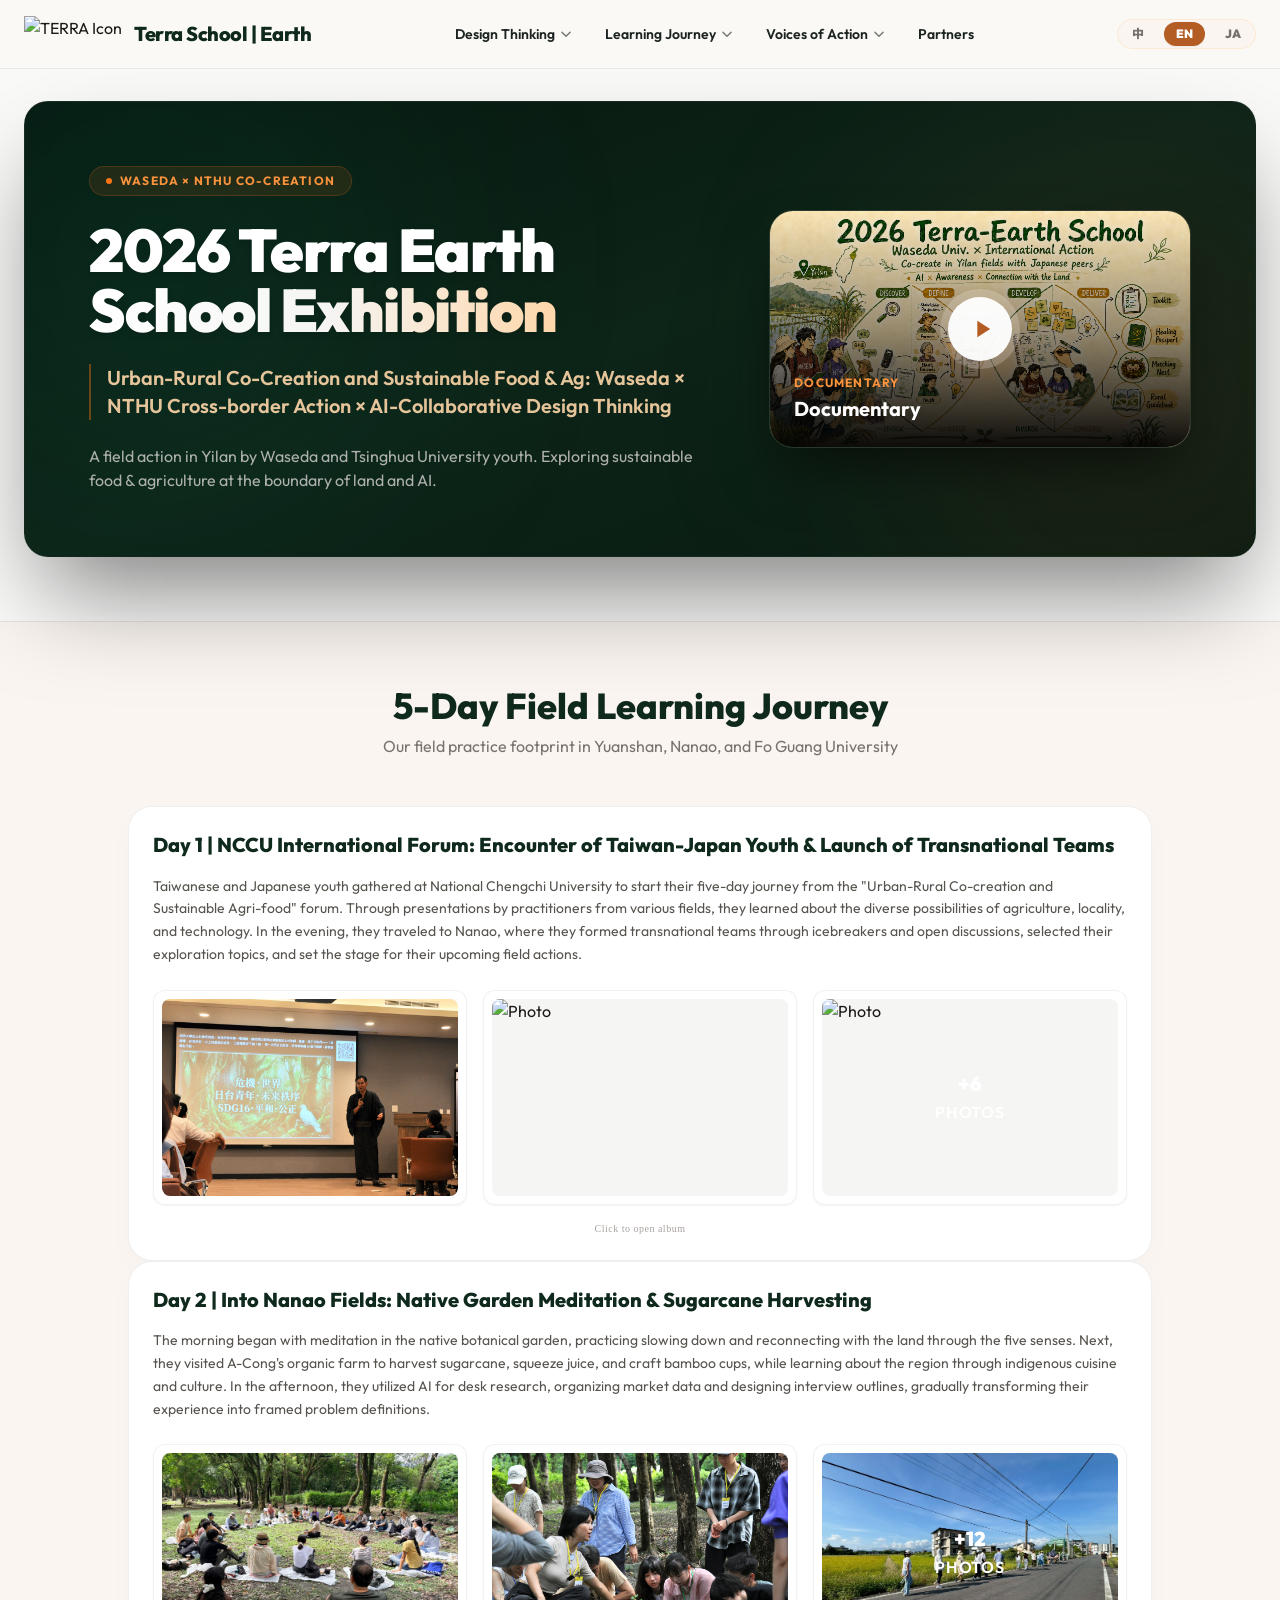
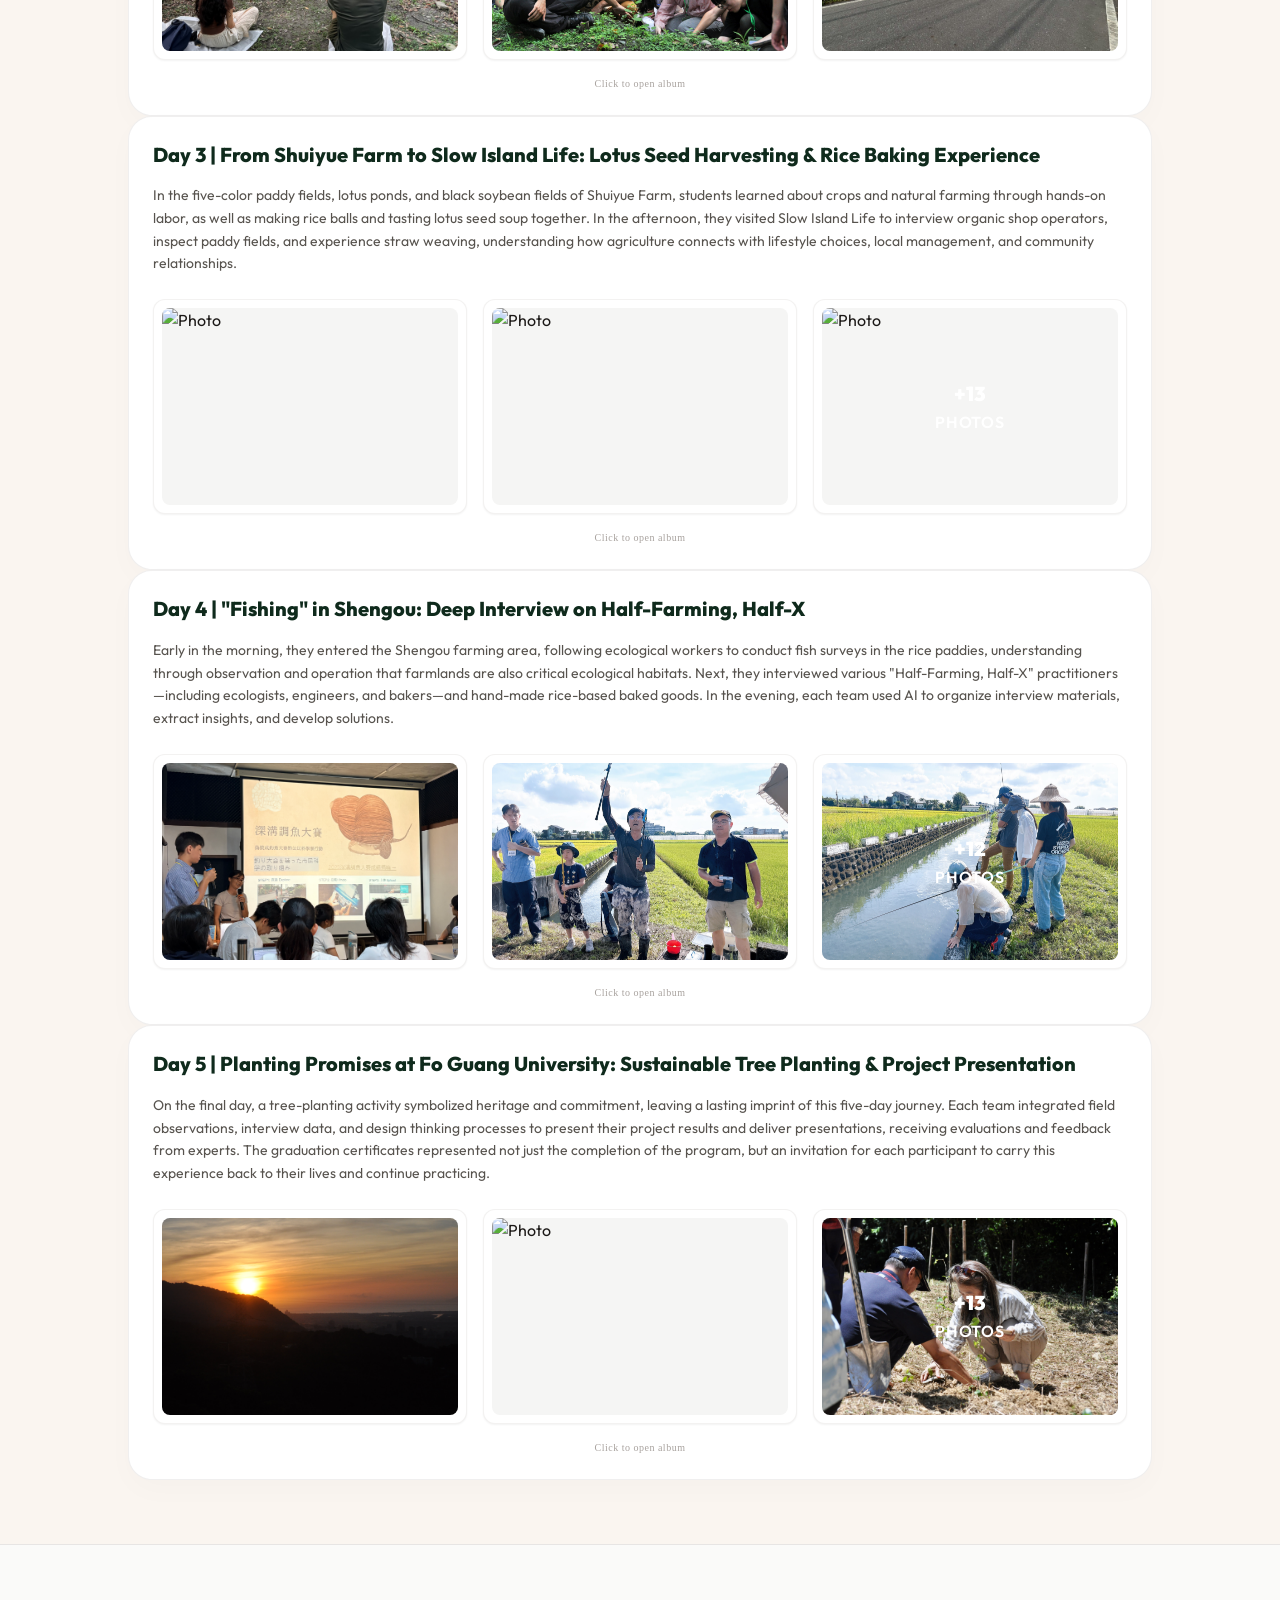
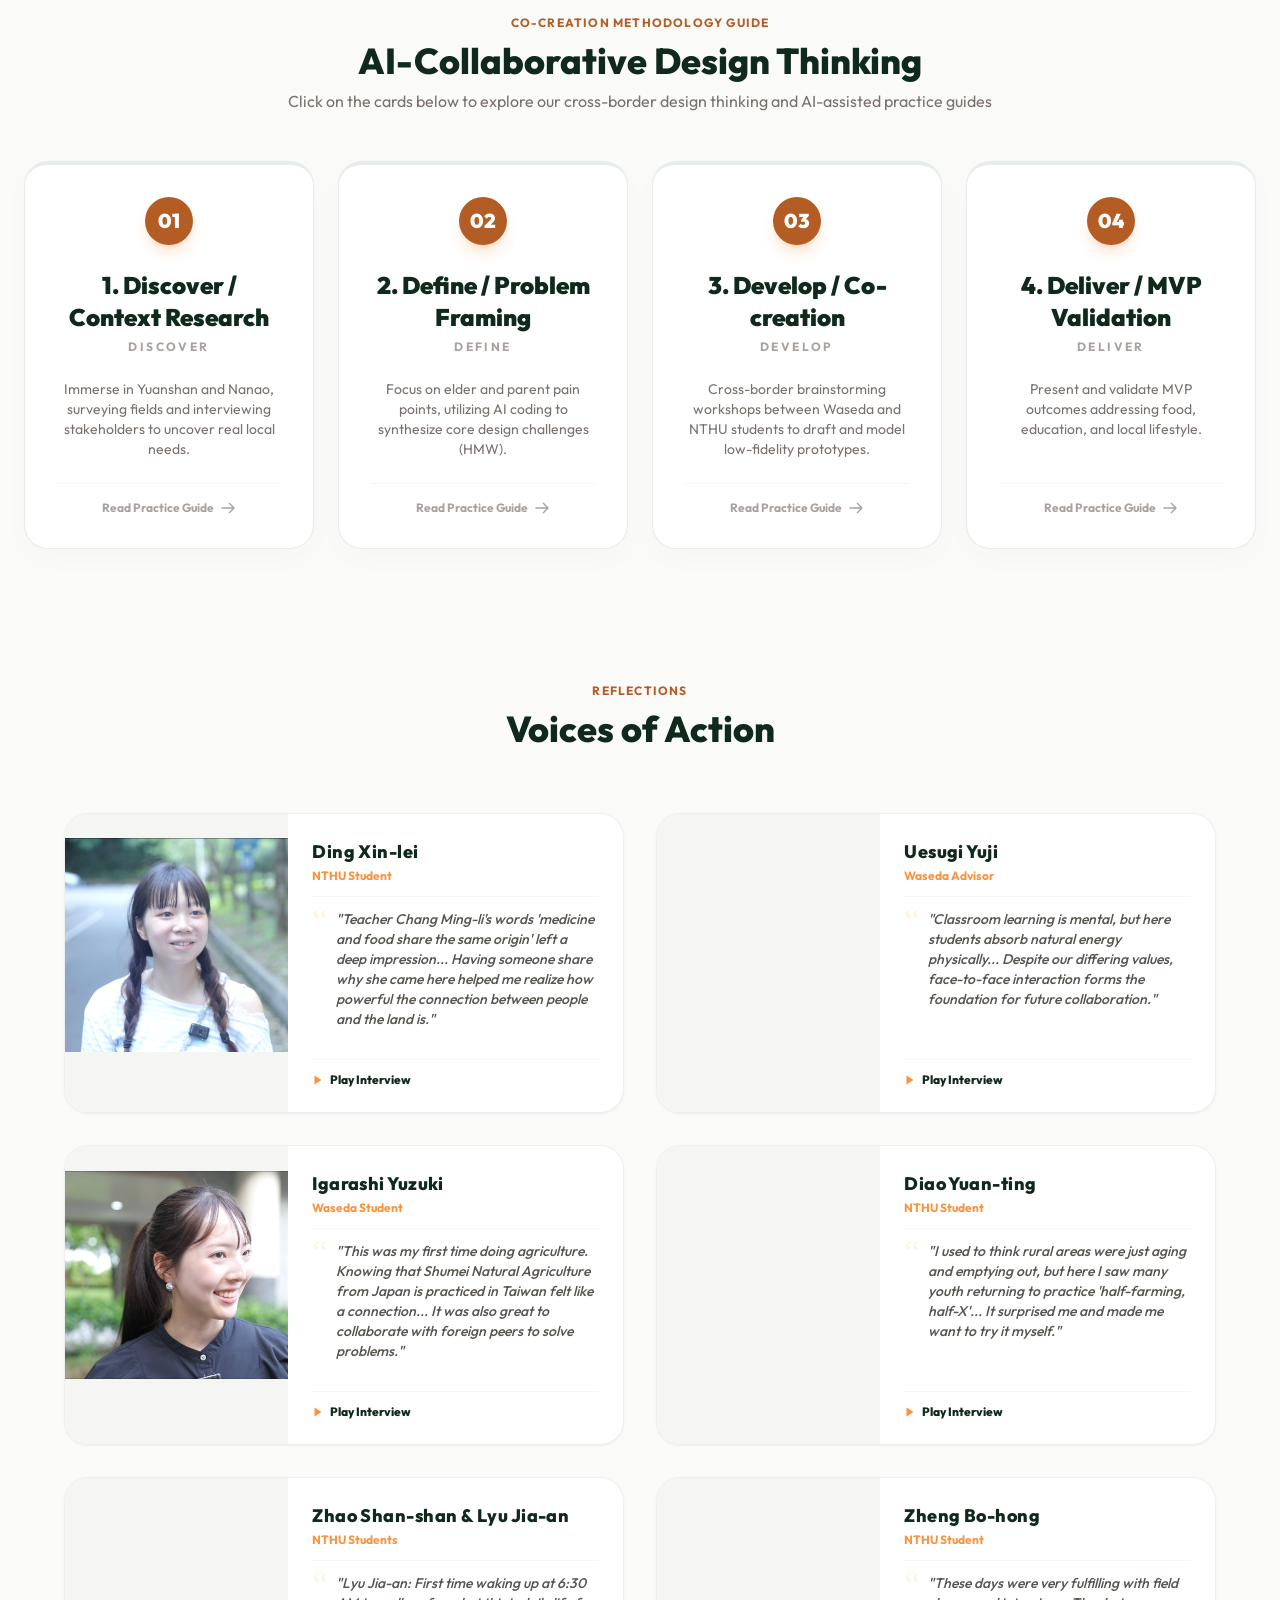
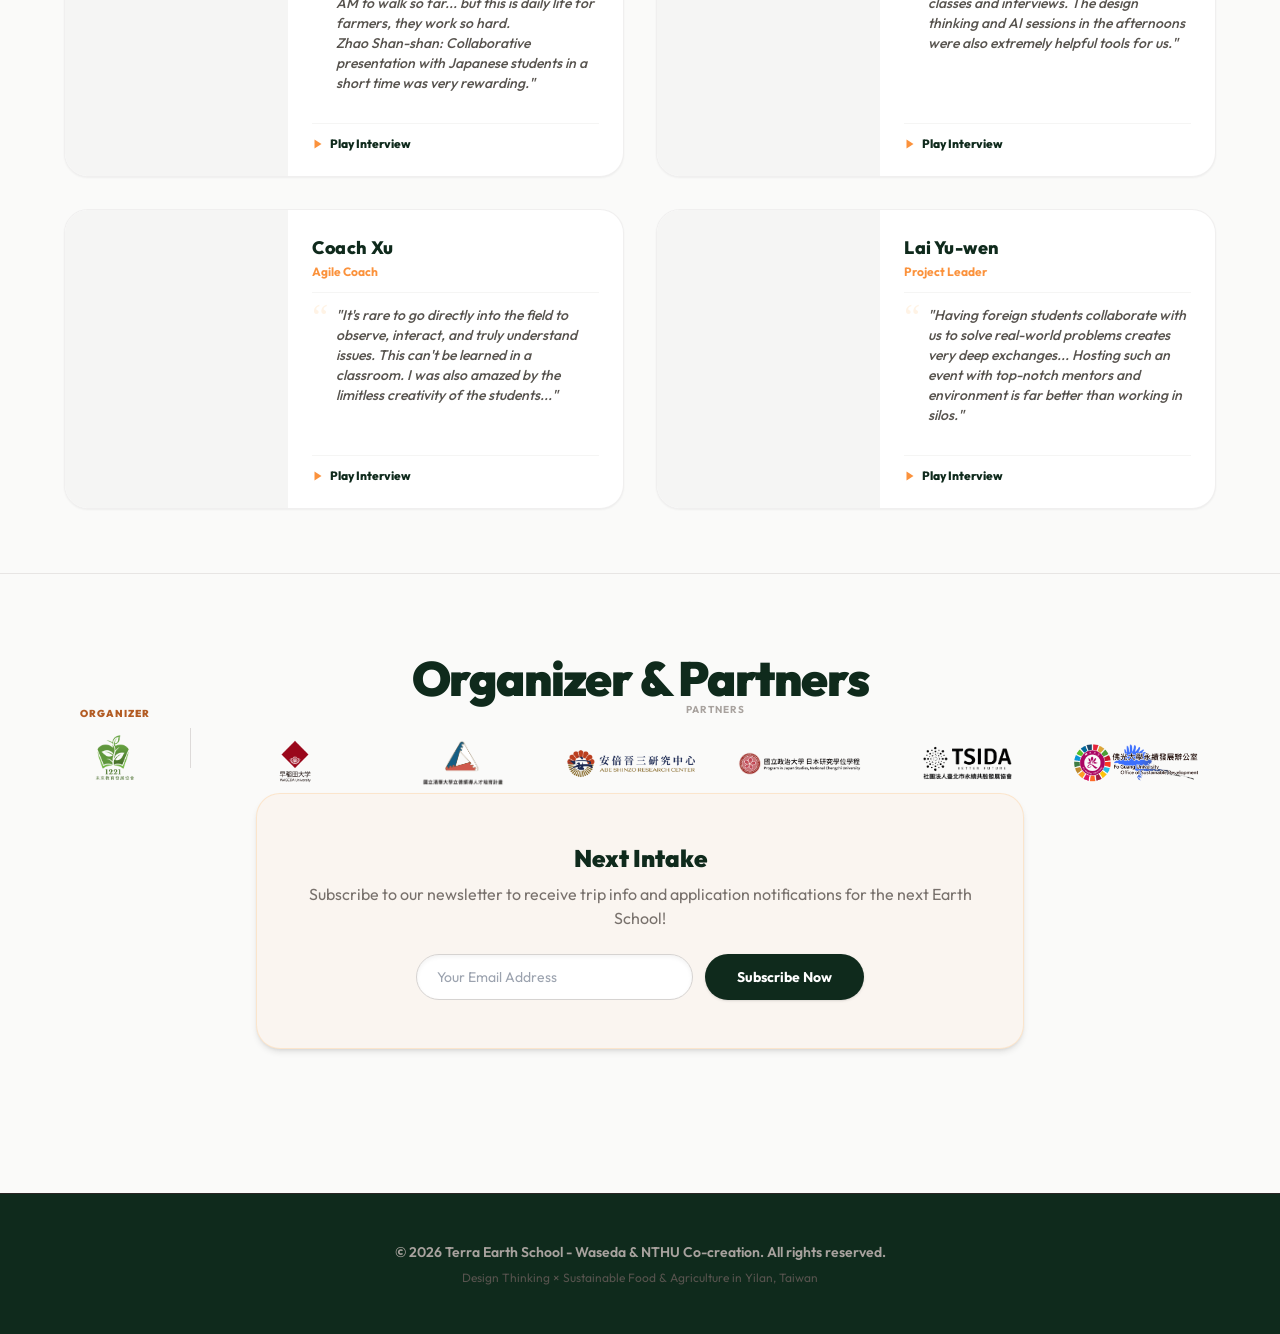
==== index-en.html @ 0ef8eef3 "Create terra.html, terra-en.html, terra-ja.html, and configure index pages to open a high-end modal " ====
﻿<!DOCTYPE html>
<html lang="en">
<head>
  <meta charset="UTF-8">
  <meta name="viewport" content="width=device-width, initial-scale=1.0">
  <title>2026 Terra School: Earth Exhibition | Waseda × NTHU Cross-border Action × AI Food & Ag Design</title>

  <!-- Favicon -->
  <link rel="icon" href="https://i.ibb.co/ZzxC3BVn/icon.png" type="image/png">

  <!-- SEO Tags -->
  <meta name="description" content="2026 Terra School 'Earth' Exhibition: A cross-border collaboration between Waseda University and National Tsing Hua University, exploring sustainable food & ag in Yilan through design thinking and AI empowerment.">
  <meta name="keywords" content="Terra School, Earth School, Waseda University, Sustainable Food & Ag, Design Thinking, AI Agriculture, International Exchange, Yilan Field Action">

  <!-- Google Fonts -->
  <link rel="preconnect" href="https://fonts.googleapis.com">
  <link rel="preconnect" href="https://fonts.gstatic.com" crossorigin>
  <link href="https://fonts.googleapis.com/css2?family=Outfit:wght@300;400;500;600;700;800;900&family=Noto+Sans+TC:wght@300;400;500;700;900&family=Noto+Sans+JP:wght@300;400;700;900&display=swap" rel="stylesheet">

  <!-- Custom Styles Sheet -->
  <link rel="stylesheet" href="css/tailwind.css">
  <style>
    /* Custom horizontal scrollbar for photos */
    .photo-track::-webkit-scrollbar {
      height: 6px;
    }
    .photo-track::-webkit-scrollbar-track {
      background: rgba(245, 240, 235, 0.5);
      border-radius: 9999px;
    }
    .photo-track::-webkit-scrollbar-thumb {
      background: rgba(179, 92, 36, 0.3);
      border-radius: 9999px;
    }
    .photo-track::-webkit-scrollbar-thumb:hover {
      background: rgba(179, 92, 36, 0.6);
    }
  </style>
</head>
<body class="bg-stone-50 text-stone-900 antialiased">

  <div class="fade-in min-h-screen flex flex-col">
    <!-- Header -->
    <div class="glass-header sticky top-0 z-50 transition-all duration-300">
      <div class="max-w-7xl mx-auto px-6 py-4 flex justify-between items-center">
        <div class="flex items-center gap-3">
          <a href="terra-en.html" onclick="openTerraModal(event)" class="flex items-center gap-3 hover:opacity-80 transition-opacity cursor-pointer">
            <img src="https://i.ibb.co/ZzxC3BVn/icon.png" alt="TERRA Icon" style="height: 36px; width: auto; max-height: 40px;" class="h-8 md:h-10 w-auto shrink-0" />
            <span class="font-extrabold text-xl tracking-tight text-[#0F2A1C]">Terra School | Earth</span>
          </a>
        </div>
        
        <!-- Desktop Navigation -->
        <nav class="hidden md:flex items-center gap-8 font-semibold text-[#1C2421] text-sm">
          <!-- Dropdown 1 -->
          <div class="relative group py-2">
            <a href="index-en.html#methodology" class="hover:text-[#B35C24] transition-colors flex items-center gap-1 cursor-pointer">
              Design Thinking
              <svg class="w-3.5 h-3.5 opacity-60 group-hover:rotate-180 transition-transform duration-300" fill="none" stroke="currentColor" viewBox="0 0 24 24">
                <path stroke-linecap="round" stroke-linejoin="round" stroke-width="2.5" d="M19 9l-7 7-7-7" />
              </svg>
            </a>
            <div class="absolute left-0 mt-2 w-56 bg-white border border-stone-200/80 rounded-2xl shadow-xl py-3 opacity-0 invisible group-hover:opacity-100 group-hover:visible transition-all duration-300 transform translate-y-2 group-hover:translate-y-0 z-50">
              
      <a href="methodology/discover-en.html" class="block px-4 py-2.5 text-xs text-stone-600 hover:text-[#B35C24] hover:bg-stone-50 transition-colors font-bold">01. Discover & Context Research</a>
      <a href="methodology/define-en.html" class="block px-4 py-2.5 text-xs text-stone-600 hover:text-[#B35C24] hover:bg-stone-50 transition-colors font-bold">02. Define & Problem Framing</a>
      <a href="methodology/develop-en.html" class="block px-4 py-2.5 text-xs text-stone-600 hover:text-[#B35C24] hover:bg-stone-50 transition-colors font-bold">03. Develop & Co-creation</a>
      <a href="methodology/deliver-en.html" class="block px-4 py-2.5 text-xs text-stone-600 hover:text-[#B35C24] hover:bg-stone-50 transition-colors font-bold">04. Deliver & MVP Validation</a>
    
            </div>
          </div>

          <!-- Dropdown 2 -->
          <div class="relative group py-2">
            <a href="index-en.html#timeline" class="hover:text-[#B35C24] transition-colors flex items-center gap-1 cursor-pointer">
              Learning Journey
              <svg class="w-3.5 h-3.5 opacity-60 group-hover:rotate-180 transition-transform duration-300" fill="none" stroke="currentColor" viewBox="0 0 24 24">
                <path stroke-linecap="round" stroke-linejoin="round" stroke-width="2.5" d="M19 9l-7 7-7-7" />
              </svg>
            </a>
            <div class="absolute left-0 mt-2 w-32 bg-white border border-stone-200/80 rounded-2xl shadow-xl py-3 opacity-0 invisible group-hover:opacity-100 group-hover:visible transition-all duration-300 transform translate-y-2 group-hover:translate-y-0 z-50">
              
      <a href="index-en.html#day1" class="block px-4 py-2 text-xs text-stone-600 hover:text-[#B35C24] hover:bg-stone-50 transition-colors font-bold text-center">Day 1</a>
      <a href="index-en.html#day2" class="block px-4 py-2 text-xs text-stone-600 hover:text-[#B35C24] hover:bg-stone-50 transition-colors font-bold text-center">Day 2</a>
      <a href="index-en.html#day3" class="block px-4 py-2 text-xs text-stone-600 hover:text-[#B35C24] hover:bg-stone-50 transition-colors font-bold text-center">Day 3</a>
      <a href="index-en.html#day4" class="block px-4 py-2 text-xs text-stone-600 hover:text-[#B35C24] hover:bg-stone-50 transition-colors font-bold text-center">Day 4</a>
      <a href="index-en.html#day5" class="block px-4 py-2 text-xs text-stone-600 hover:text-[#B35C24] hover:bg-stone-50 transition-colors font-bold text-center">Day 5</a>
    
            </div>
          </div>

          <!-- Dropdown 3 -->
          <div class="relative group py-2">
            <a href="index-en.html#quotes" class="hover:text-[#B35C24] transition-colors flex items-center gap-1 cursor-pointer">
              Voices of Action
              <svg class="w-3.5 h-3.5 opacity-60 group-hover:rotate-180 transition-transform duration-300" fill="none" stroke="currentColor" viewBox="0 0 24 24">
                <path stroke-linecap="round" stroke-linejoin="round" stroke-width="2.5" d="M19 9l-7 7-7-7" />
              </svg>
            </a>
            <div class="absolute left-0 mt-2 w-48 bg-white border border-stone-200/80 rounded-2xl shadow-xl py-3 opacity-0 invisible group-hover:opacity-100 group-hover:visible transition-all duration-300 transform translate-y-2 group-hover:translate-y-0 z-50 max-h-[300px] overflow-y-auto" style="scrollbar-width: thin;">
              
      <a href="index-en.html#quote1" class="block px-4 py-2 text-xs text-stone-600 hover:text-[#B35C24] hover:bg-stone-50 transition-colors font-bold">Ding Xin-Lei</a>
      <a href="index-en.html#quote3" class="block px-4 py-2 text-xs text-stone-600 hover:text-[#B35C24] hover:bg-stone-50 transition-colors font-bold">Yuzuki Igarashi</a>
      <a href="index-en.html#quote4" class="block px-4 py-2 text-xs text-stone-600 hover:text-[#B35C24] hover:bg-stone-50 transition-colors font-bold">Diao Yuan-Ting</a>
      <a href="index-en.html#quote5" class="block px-4 py-2 text-xs text-stone-600 hover:text-[#B35C24] hover:bg-stone-50 transition-colors font-bold">Shanshan / Chia-An</a>
      <a href="index-en.html#quote2" class="block px-4 py-2 text-xs text-stone-600 hover:text-[#B35C24] hover:bg-stone-50 transition-colors font-bold">Yuji Uesugi</a>
      <a href="index-en.html#quote6" class="block px-4 py-2 text-xs text-stone-600 hover:text-[#B35C24] hover:bg-stone-50 transition-colors font-bold">Cheng Po-Hung</a>
      <a href="index-en.html#quote7" class="block px-4 py-2 text-xs text-stone-600 hover:text-[#B35C24] hover:bg-stone-50 transition-colors font-bold">Hsu Po-Feng</a>
      <a href="index-en.html#quote8" class="block px-4 py-2 text-xs text-stone-600 hover:text-[#B35C24] hover:bg-stone-50 transition-colors font-bold">Lai Yu-Wen</a>
    
            </div>
          </div>

          <a href="index-en.html#partners" class="hover:text-[#B35C24] transition-colors">Partners</a>
        </nav>

        <!-- Right Side: Lang Switcher + Hamburger -->
        <div class="flex items-center gap-4">
          <div class="flex items-center gap-2 bg-[#FAF5F0] border border-orange-200/40 rounded-full p-0.5">
            <a href="index.html" class="px-3 py-1 rounded-full text-xs font-black transition-all text-stone-500 hover:text-stone-800">中</a>
            <a href="index-en.html" class="px-3 py-1 rounded-full text-xs font-black transition-all bg-[#B35C24] text-white shadow-sm">EN</a>
            <a href="index-ja.html" class="px-3 py-1 rounded-full text-xs font-black transition-all text-stone-500 hover:text-stone-800">JA</a>
          </div>
          
          <button id="mobile-menu-btn" class="md:hidden p-2 rounded-xl hover:bg-stone-100 text-[#0F2A1C] transition-colors" aria-label="Toggle Menu">
            <svg class="w-6 h-6" fill="none" stroke="currentColor" viewBox="0 0 24 24">
              <path class="menu-open-icon" stroke-linecap="round" stroke-linejoin="round" stroke-width="2.2" d="M4 6h16M4 12h16M4 18h16" />
              <path class="menu-close-icon hidden" stroke-linecap="round" stroke-linejoin="round" stroke-width="2.2" d="M6 18L18 6M6 6l12 12" />
            </svg>
          </button>
        </div>
      </div>
      
      <!-- Mobile Drawer Menu -->
      <div id="mobile-menu" class="fixed inset-0 z-40 bg-stone-900/50 backdrop-blur-sm opacity-0 invisible transition-all duration-300 md:hidden">
        <div class="absolute right-0 top-0 bottom-0 w-80 bg-white shadow-2xl p-6 flex flex-col justify-between transform translate-x-full transition-transform duration-300 ease-out z-50">
          <div class="flex flex-col gap-6 overflow-y-auto max-h-[85vh] pr-2" style="scrollbar-width: thin;">
            <div class="flex justify-between items-center border-b border-stone-100 pb-4">
              <span class="font-extrabold text-lg text-[#0F2A1C]">Menu</span>
            </div>
            
            <div class="flex flex-col gap-4">
              <!-- Accordion 1 -->
              <div class="flex flex-col border-b border-stone-50 pb-3">
                <button onclick="toggleMobileAccordion('home-dt-mobile')" class="flex justify-between items-center w-full font-bold text-stone-700 hover:text-[#B35C24] py-2">
                  <span>Design Thinking</span>
                  <svg class="w-4 h-4 transition-transform duration-200" fill="none" stroke="currentColor" viewBox="0 0 24 24"><path stroke-linecap="round" stroke-linejoin="round" stroke-width="2.5" d="M19 9l-7 7-7-7"/></svg>
                </button>
                <div id="home-dt-mobile" class="hidden flex-col pl-4 gap-2.5 mt-2">
                  
      <a href="methodology/discover-en.html" class="block text-sm text-stone-500 hover:text-[#B35C24] font-semibold px-4 py-2.5 text-xs text-stone-600 hover:text-[#B35C24] hover:bg-stone-50 transition-colors font-bold">01. Discover & Context Research</a>
      <a href="methodology/define-en.html" class="block text-sm text-stone-500 hover:text-[#B35C24] font-semibold px-4 py-2.5 text-xs text-stone-600 hover:text-[#B35C24] hover:bg-stone-50 transition-colors font-bold">02. Define & Problem Framing</a>
      <a href="methodology/develop-en.html" class="block text-sm text-stone-500 hover:text-[#B35C24] font-semibold px-4 py-2.5 text-xs text-stone-600 hover:text-[#B35C24] hover:bg-stone-50 transition-colors font-bold">03. Develop & Co-creation</a>
      <a href="methodology/deliver-en.html" class="block text-sm text-stone-500 hover:text-[#B35C24] font-semibold px-4 py-2.5 text-xs text-stone-600 hover:text-[#B35C24] hover:bg-stone-50 transition-colors font-bold">04. Deliver & MVP Validation</a>
    
                </div>
              </div>
              
              <!-- Accordion 2 -->
              <div class="flex flex-col border-b border-stone-50 pb-3">
                <button onclick="toggleMobileAccordion('home-timeline-mobile')" class="flex justify-between items-center w-full font-bold text-stone-700 hover:text-[#B35C24] py-2">
                  <span>Learning Journey</span>
                  <svg class="w-4 h-4 transition-transform duration-200" fill="none" stroke="currentColor" viewBox="0 0 24 24"><path stroke-linecap="round" stroke-linejoin="round" stroke-width="2.5" d="M19 9l-7 7-7-7"/></svg>
                </button>
                <div id="home-timeline-mobile" class="hidden flex-col pl-4 gap-2.5 mt-2">
                  
      <a href="index-en.html#day1" class="block text-sm text-stone-500 hover:text-[#B35C24] font-semibold px-4 py-2 text-xs text-stone-600 hover:text-[#B35C24] hover:bg-stone-50 transition-colors font-bold text-center">Day 1</a>
      <a href="index-en.html#day2" class="block text-sm text-stone-500 hover:text-[#B35C24] font-semibold px-4 py-2 text-xs text-stone-600 hover:text-[#B35C24] hover:bg-stone-50 transition-colors font-bold text-center">Day 2</a>
      <a href="index-en.html#day3" class="block text-sm text-stone-500 hover:text-[#B35C24] font-semibold px-4 py-2 text-xs text-stone-600 hover:text-[#B35C24] hover:bg-stone-50 transition-colors font-bold text-center">Day 3</a>
      <a href="index-en.html#day4" class="block text-sm text-stone-500 hover:text-[#B35C24] font-semibold px-4 py-2 text-xs text-stone-600 hover:text-[#B35C24] hover:bg-stone-50 transition-colors font-bold text-center">Day 4</a>
      <a href="index-en.html#day5" class="block text-sm text-stone-500 hover:text-[#B35C24] font-semibold px-4 py-2 text-xs text-stone-600 hover:text-[#B35C24] hover:bg-stone-50 transition-colors font-bold text-center">Day 5</a>
    
                </div>
              </div>
              
              <!-- Accordion 3 -->
              <div class="flex flex-col border-b border-stone-50 pb-3">
                <button onclick="toggleMobileAccordion('home-quotes-mobile')" class="flex justify-between items-center w-full font-bold text-stone-700 hover:text-[#B35C24] py-2">
                  <span>Voices of Action</span>
                  <svg class="w-4 h-4 transition-transform duration-200" fill="none" stroke="currentColor" viewBox="0 0 24 24"><path stroke-linecap="round" stroke-linejoin="round" stroke-width="2.5" d="M19 9l-7 7-7-7"/></svg>
                </button>
                <div id="home-quotes-mobile" class="hidden flex-col pl-4 gap-2.5 mt-2 max-h-48 overflow-y-auto" style="scrollbar-width: thin;">
                  
      <a href="index-en.html#quote1" class="block text-sm text-stone-500 hover:text-[#B35C24] font-semibold px-4 py-2 text-xs text-stone-600 hover:text-[#B35C24] hover:bg-stone-50 transition-colors font-bold">Ding Xin-Lei</a>
      <a href="index-en.html#quote3" class="block text-sm text-stone-500 hover:text-[#B35C24] font-semibold px-4 py-2 text-xs text-stone-600 hover:text-[#B35C24] hover:bg-stone-50 transition-colors font-bold">Yuzuki Igarashi</a>
      <a href="index-en.html#quote4" class="block text-sm text-stone-500 hover:text-[#B35C24] font-semibold px-4 py-2 text-xs text-stone-600 hover:text-[#B35C24] hover:bg-stone-50 transition-colors font-bold">Diao Yuan-Ting</a>
      <a href="index-en.html#quote5" class="block text-sm text-stone-500 hover:text-[#B35C24] font-semibold px-4 py-2 text-xs text-stone-600 hover:text-[#B35C24] hover:bg-stone-50 transition-colors font-bold">Shanshan / Chia-An</a>
      <a href="index-en.html#quote2" class="block text-sm text-stone-500 hover:text-[#B35C24] font-semibold px-4 py-2 text-xs text-stone-600 hover:text-[#B35C24] hover:bg-stone-50 transition-colors font-bold">Yuji Uesugi</a>
      <a href="index-en.html#quote6" class="block text-sm text-stone-500 hover:text-[#B35C24] font-semibold px-4 py-2 text-xs text-stone-600 hover:text-[#B35C24] hover:bg-stone-50 transition-colors font-bold">Cheng Po-Hung</a>
      <a href="index-en.html#quote7" class="block text-sm text-stone-500 hover:text-[#B35C24] font-semibold px-4 py-2 text-xs text-stone-600 hover:text-[#B35C24] hover:bg-stone-50 transition-colors font-bold">Hsu Po-Feng</a>
      <a href="index-en.html#quote8" class="block text-sm text-stone-500 hover:text-[#B35C24] font-semibold px-4 py-2 text-xs text-stone-600 hover:text-[#B35C24] hover:bg-stone-50 transition-colors font-bold">Lai Yu-Wen</a>
    
                </div>
              </div>
              
              <a href="index-en.html#partners" class="font-bold text-stone-700 hover:text-[#B35C24] py-2 border-b border-stone-50">Partners</a>
            </div>
          </div>
        </div>
      </div>
      
      <script>
        // Inline Mobile Menu Control Scripts
        (function() {
          const menuBtn = document.getElementById('mobile-menu-btn');
          const mobileMenu = document.getElementById('mobile-menu');
          if (menuBtn && mobileMenu) {
            const drawer = mobileMenu.querySelector('div');
            const openIcon = menuBtn.querySelector('.menu-open-icon');
            const closeIcon = menuBtn.querySelector('.menu-close-icon');

            function toggleMenu() {
              const isClosed = mobileMenu.classList.contains('invisible');
              if (isClosed) {
                // Open
                mobileMenu.classList.remove('invisible');
                setTimeout(() => {
                  mobileMenu.classList.remove('opacity-0');
                  drawer.classList.remove('translate-x-full');
                }, 10);
                openIcon.classList.add('hidden');
                closeIcon.classList.remove('hidden');
              } else {
                // Close
                drawer.classList.add('translate-x-full');
                mobileMenu.classList.add('opacity-0');
                setTimeout(() => {
                  mobileMenu.classList.add('invisible');
                }, 300);
                openIcon.classList.remove('hidden');
                closeIcon.classList.add('hidden');
              }
            }

            menuBtn.addEventListener('click', toggleMenu);
            mobileMenu.addEventListener('click', (e) => {
              if (e.target === mobileMenu) toggleMenu();
            });

            // Close on link click
            mobileMenu.querySelectorAll('a').forEach(link => {
              link.addEventListener('click', () => {
                drawer.classList.add('translate-x-full');
                mobileMenu.classList.add('opacity-0');
                setTimeout(() => {
                  mobileMenu.classList.add('invisible');
                }, 300);
                openIcon.classList.remove('hidden');
                closeIcon.classList.add('hidden');
              });
            });
          }
        })();

        function toggleMobileAccordion(id) {
          const target = document.getElementById(id);
          if (target) {
            const isHidden = target.classList.contains('hidden');
            const btnSvg = target.previousElementSibling.querySelector('svg');
            if (isHidden) {
              target.classList.remove('hidden');
              target.classList.add('flex');
              if (btnSvg) btnSvg.classList.add('rotate-180');
            } else {
              target.classList.remove('flex');
              target.classList.add('hidden');
              if (btnSvg) btnSvg.classList.remove('rotate-180');
            }
          }
        }
      </script>
    </div>

    <!-- Hero Section -->
    <section class="max-w-7xl mx-auto px-6 pt-8 pb-16 w-full">
      <div class="bg-gradient-to-br from-[#07170F] via-[#0D2418] to-[#091B12] rounded-3xl p-8 md:p-12 lg:p-16 text-white shadow-[0_50px_100px_-20px_rgba(0,0,0,0.5)] relative overflow-hidden border border-white/5">
        <!-- Ambient Glows -->
        <div class="absolute top-[-20%] left-[-10%] w-[500px] h-[500px] bg-emerald-600/10 rounded-full blur-[120px] pointer-events-none"></div>
        <div class="absolute bottom-[-20%] right-[-10%] w-[500px] h-[500px] bg-[#B35C24]/10 rounded-full blur-[120px] pointer-events-none"></div>
        
        <!-- Subtle Grid Pattern Overlay -->
        <div class="absolute inset-0 opacity-[0.03] pointer-events-none bg-[linear-gradient(rgba(255,255,255,0.1)_1px,transparent_1px),linear-gradient(90deg,rgba(255,255,255,0.1)_1px,transparent_1px)] bg-[size:20px_20px]"></div>

        <div class="relative z-10 grid grid-cols-1 lg:grid-cols-12 gap-12 lg:gap-16 items-center">
          <!-- Left Side: Content -->
          <div class="lg:col-span-7 text-left flex flex-col items-start space-y-6">
            <div class="inline-flex items-center gap-2 border border-orange-500/20 bg-orange-500/10 text-orange-400 text-xs font-bold uppercase tracking-widest px-4 py-1.5 rounded-full">
              <span class="w-1.5 h-1.5 bg-orange-500 rounded-full animate-pulse"></span>
              Waseda × NTHU Co-creation
            </div>
            
            <h1 class="text-4xl md:text-5xl lg:text-6xl font-black leading-tight tracking-tight drop-shadow-md">
              2026 Terra Earth <br />
              <span class="bg-gradient-to-r from-white via-stone-100 to-orange-200 bg-clip-text text-transparent">School Exhibition</span>
            </h1>
            
            <p class="text-orange-200/90 text-lg md:text-xl font-semibold leading-relaxed max-w-2xl border-l-2 border-orange-500/40 pl-4">
              Urban-Rural Co-Creation and Sustainable Food & Ag: Waseda × NTHU Cross-border Action × AI-Collaborative Design Thinking
            </p>
            
            <p class="text-stone-300/80 text-sm md:text-base leading-relaxed max-w-2xl">
              A field action in Yilan by Waseda and Tsinghua University youth. Exploring sustainable food & agriculture at the boundary of land and AI.
            </p>
          </div>

          <!-- Right Side: Cinematic Video Card -->
          <div class="lg:col-span-5 w-full flex justify-center lg:justify-end">
            <div 
              onclick="playVideo('https://www.youtube.com/embed/Qaa25f1oFNw')" 
              class="relative w-full max-w-md aspect-video lg:aspect-square xl:aspect-video rounded-3xl overflow-hidden group cursor-pointer border border-white/10 transition-all duration-500 hover:scale-[1.03] shadow-[0_30px_60px_-15px_rgba(0,0,0,0.6)] hover:shadow-[#B35C24]/10"
            >
              <!-- Thumbnail Image -->
              <img 
                src="assets/terra-earth-school.png" 
                alt="Terra School Documentary Thumbnail" 
                class="w-full h-full object-cover transition-transform duration-700 group-hover:scale-105"
              />
              
              <!-- Gradient Overlay -->
              <div class="absolute inset-0 bg-gradient-to-t from-black/95 via-black/40 to-transparent group-hover:via-black/50 transition-all duration-500"></div>

              <!-- Play Button Icon -->
              <div class="absolute inset-0 flex items-center justify-center">
                <div class="bg-white/95 text-[#B35C24] w-16 h-16 rounded-full flex items-center justify-center shadow-[0_10px_35px_rgba(179,92,36,0.3)] transition-all duration-300 group-hover:scale-110 group-hover:bg-[#B35C24] group-hover:text-white relative">
                  <div class="absolute -inset-2 rounded-full bg-white/20 animate-pulse"></div>
                  <svg class="w-7 h-7 fill-current ml-1 relative z-10" viewBox="0 0 24 24">
                    <path d="M8 5v14l11-7z" />
                  </svg>
                </div>
              </div>

              <!-- Text Overlay at Bottom -->
              <div class="absolute bottom-6 left-6 right-6 text-left pointer-events-none">
                <span class="text-orange-400 font-bold text-xs uppercase tracking-widest block mb-1">Documentary</span>
                <h3 class="text-white text-xl font-bold leading-snug drop-shadow-md group-hover:text-orange-200 transition-colors duration-300">Documentary</h3>
              </div>
            </div>
          </div>
        </div>
      </div>
    </section>
    
    <!-- Timeline Section -->
    <!-- Timeline Section (Interactive Gallery) -->
    <!-- Timeline Section (Interactive Gallery) -->
    <!-- Timeline Section (Interactive Gallery) -->
    <!-- Timeline Section (Interactive Gallery) -->
    <!-- Timeline Section (Interactive Gallery) -->
    <!-- Timeline Section (Interactive Gallery) -->
    <!-- Timeline Section (Interactive Gallery) -->
    <!-- Timeline Section (Interactive Gallery) -->
    <!-- Timeline Section (Interactive Gallery) -->
    <!-- Timeline Section (Interactive Gallery) -->
    <!-- Timeline Section (Interactive Gallery) -->
    <section id="timeline" class="max-w-7xl mx-auto px-6 py-16 bg-[#FAF5F0] border-y border-stone-200 w-full scroll-mt-28">
      <div class="max-w-5xl mx-auto">
        <div class="text-center mb-12">
          <h2 class="text-2xl md:text-4xl font-extrabold text-[#0F2A1C]">5-Day Field Learning Journey</h2>
          <p class="text-stone-500 text-sm md:text-base mt-2">Our field practice footprint in Yuanshan, Nanao, and Fo Guang University</p>
        </div>

        <!-- Cards List Container -->
        <div class="flex flex-col gap-10 max-w-5xl mx-auto">
          <!-- Day 1 Card -->
          <div class="bg-white p-6 sm:p-8 rounded-3xl border border-stone-200/60 shadow-[0_10px_30px_rgba(0,0,0,0.02)] hover:shadow-[0_20px_45px_rgba(0,0,0,0.05)] transition-all duration-300 flex flex-col w-full">
            <!-- Title -->
            <h3 class="text-xl sm:text-2xl font-extrabold text-[#0F2A1C] leading-snug mb-4">
              Day 1 | NCCU International Forum: Encounter of Taiwan-Japan Youth & Launch of Transnational Teams
            </h3>
            
            <!-- Description -->
            <p class="text-stone-600 text-sm sm:text-base leading-relaxed mb-6">
              Taiwanese and Japanese youth gathered at National Chengchi University to start their five-day journey from the "Urban-Rural Co-creation and Sustainable Agri-food" forum. Through presentations by practitioners from various fields, they learned about the diverse possibilities of agriculture, locality, and technology. In the evening, they traveled to Nanao, where they formed transnational teams through icebreakers and open discussions, selected their exploration topics, and set the stage for their upcoming field actions.
            </p>

            <!-- 3 Landscape Photo Grid (Strict Aspect Ratio Cards) -->
            <div class="grid grid-cols-1 sm:grid-cols-3 gap-4">
              <!-- Photo 1 -->
              <div onclick="openLightbox(1, 0)" class="bg-white p-2 border border-stone-200/50 shadow-sm rounded-xl hover:-translate-y-1 hover:shadow-md transition-all duration-300 cursor-zoom-in group snap-start">
                <div class="rounded-lg overflow-hidden bg-stone-100 relative w-full" style="aspect-ratio: 3 / 2;">
                  <img src="assets/photos/day1/1-1.jpg" alt="Photo" class="absolute inset-0 w-full h-full object-cover transition-transform duration-700 group-hover:scale-105" />
                </div>
              </div>
              
              <!-- Photo 2 -->
              <div onclick="openLightbox(1, 1)" class="bg-white p-2 border border-stone-200/50 shadow-sm rounded-xl hover:-translate-y-1 hover:shadow-md transition-all duration-300 cursor-zoom-in group snap-start">
                <div class="rounded-lg overflow-hidden bg-stone-100 relative w-full" style="aspect-ratio: 3 / 2;">
                  <img src="assets/photos/day1/1-2.jpg" alt="Photo" class="absolute inset-0 w-full h-full object-cover transition-transform duration-700 group-hover:scale-105" />
                </div>
              </div>
              
              <!-- Photo 3 -->
              <div onclick="openLightbox(1, 2)" class="bg-white p-2 border border-stone-200/50 shadow-sm rounded-xl hover:-translate-y-1 hover:shadow-md transition-all duration-300 cursor-zoom-in group snap-start">
                <div class="rounded-lg overflow-hidden bg-stone-100 relative w-full" style="aspect-ratio: 3 / 2;">
                  <img src="assets/photos/day1/1-3.jpg" alt="Photo" class="absolute inset-0 w-full h-full object-cover transition-transform duration-700 group-hover:scale-105" />
                  
                  
                  <!-- Overlay for remaining photos -->
                  <div class="absolute inset-0 bg-stone-900/60 flex flex-col items-center justify-center text-white font-extrabold transition-opacity duration-300 group-hover:bg-stone-900/50 rounded-lg">
                    <span class="text-xl font-black">+6</span>
                    <span class="text-[9px] tracking-wider mt-0.5 opacity-80 uppercase font-semibold">Photos</span>
                  </div>
                  
                </div>
              </div>
            </div>
            
            <div class="text-center font-serif text-[10px] text-stone-400 tracking-wider mt-4 select-none font-medium">
              Click to open album
            </div>
          </div>
          <!-- Day 2 Card -->
          <div class="bg-white p-6 sm:p-8 rounded-3xl border border-stone-200/60 shadow-[0_10px_30px_rgba(0,0,0,0.02)] hover:shadow-[0_20px_45px_rgba(0,0,0,0.05)] transition-all duration-300 flex flex-col w-full">
            <!-- Title -->
            <h3 class="text-xl sm:text-2xl font-extrabold text-[#0F2A1C] leading-snug mb-4">
              Day 2 | Into Nanao Fields: Native Garden Meditation & Sugarcane Harvesting
            </h3>
            
            <!-- Description -->
            <p class="text-stone-600 text-sm sm:text-base leading-relaxed mb-6">
              The morning began with meditation in the native botanical garden, practicing slowing down and reconnecting with the land through the five senses. Next, they visited A-Cong's organic farm to harvest sugarcane, squeeze juice, and craft bamboo cups, while learning about the region through indigenous cuisine and culture. In the afternoon, they utilized AI for desk research, organizing market data and designing interview outlines, gradually transforming their experience into framed problem definitions.
            </p>

            <!-- 3 Landscape Photo Grid (Strict Aspect Ratio Cards) -->
            <div class="grid grid-cols-1 sm:grid-cols-3 gap-4">
              <!-- Photo 1 -->
              <div onclick="openLightbox(2, 0)" class="bg-white p-2 border border-stone-200/50 shadow-sm rounded-xl hover:-translate-y-1 hover:shadow-md transition-all duration-300 cursor-zoom-in group snap-start">
                <div class="rounded-lg overflow-hidden bg-stone-100 relative w-full" style="aspect-ratio: 3 / 2;">
                  <img src="assets/photos/day2/2-1.jpg" alt="Photo" class="absolute inset-0 w-full h-full object-cover transition-transform duration-700 group-hover:scale-105" />
                </div>
              </div>
              
              <!-- Photo 2 -->
              <div onclick="openLightbox(2, 1)" class="bg-white p-2 border border-stone-200/50 shadow-sm rounded-xl hover:-translate-y-1 hover:shadow-md transition-all duration-300 cursor-zoom-in group snap-start">
                <div class="rounded-lg overflow-hidden bg-stone-100 relative w-full" style="aspect-ratio: 3 / 2;">
                  <img src="assets/photos/day2/2-2.jpg" alt="Photo" class="absolute inset-0 w-full h-full object-cover transition-transform duration-700 group-hover:scale-105" />
                </div>
              </div>
              
              <!-- Photo 3 -->
              <div onclick="openLightbox(2, 4)" class="bg-white p-2 border border-stone-200/50 shadow-sm rounded-xl hover:-translate-y-1 hover:shadow-md transition-all duration-300 cursor-zoom-in group snap-start">
                <div class="rounded-lg overflow-hidden bg-stone-100 relative w-full" style="aspect-ratio: 3 / 2;">
                  <img src="assets/photos/day2/2-5-1.jpg" alt="Photo" class="absolute inset-0 w-full h-full object-cover transition-transform duration-700 group-hover:scale-105" />
                  
                  
                  <!-- Overlay for remaining photos -->
                  <div class="absolute inset-0 bg-stone-900/60 flex flex-col items-center justify-center text-white font-extrabold transition-opacity duration-300 group-hover:bg-stone-900/50 rounded-lg">
                    <span class="text-xl font-black">+12</span>
                    <span class="text-[9px] tracking-wider mt-0.5 opacity-80 uppercase font-semibold">Photos</span>
                  </div>
                  
                </div>
              </div>
            </div>
            
            <div class="text-center font-serif text-[10px] text-stone-400 tracking-wider mt-4 select-none font-medium">
              Click to open album
            </div>
          </div>
          <!-- Day 3 Card -->
          <div class="bg-white p-6 sm:p-8 rounded-3xl border border-stone-200/60 shadow-[0_10px_30px_rgba(0,0,0,0.02)] hover:shadow-[0_20px_45px_rgba(0,0,0,0.05)] transition-all duration-300 flex flex-col w-full">
            <!-- Title -->
            <h3 class="text-xl sm:text-2xl font-extrabold text-[#0F2A1C] leading-snug mb-4">
              Day 3 | From Shuiyue Farm to Slow Island Life: Lotus Seed Harvesting & Rice Baking Experience
            </h3>
            
            <!-- Description -->
            <p class="text-stone-600 text-sm sm:text-base leading-relaxed mb-6">
              In the five-color paddy fields, lotus ponds, and black soybean fields of Shuiyue Farm, students learned about crops and natural farming through hands-on labor, as well as making rice balls and tasting lotus seed soup together. In the afternoon, they visited Slow Island Life to interview organic shop operators, inspect paddy fields, and experience straw weaving, understanding how agriculture connects with lifestyle choices, local management, and community relationships.
            </p>

            <!-- 3 Landscape Photo Grid (Strict Aspect Ratio Cards) -->
            <div class="grid grid-cols-1 sm:grid-cols-3 gap-4">
              <!-- Photo 1 -->
              <div onclick="openLightbox(3, 0)" class="bg-white p-2 border border-stone-200/50 shadow-sm rounded-xl hover:-translate-y-1 hover:shadow-md transition-all duration-300 cursor-zoom-in group snap-start">
                <div class="rounded-lg overflow-hidden bg-stone-100 relative w-full" style="aspect-ratio: 3 / 2;">
                  <img src="assets/photos/day3/3-1.jpg" alt="Photo" class="absolute inset-0 w-full h-full object-cover transition-transform duration-700 group-hover:scale-105" />
                </div>
              </div>
              
              <!-- Photo 2 -->
              <div onclick="openLightbox(3, 1)" class="bg-white p-2 border border-stone-200/50 shadow-sm rounded-xl hover:-translate-y-1 hover:shadow-md transition-all duration-300 cursor-zoom-in group snap-start">
                <div class="rounded-lg overflow-hidden bg-stone-100 relative w-full" style="aspect-ratio: 3 / 2;">
                  <img src="assets/photos/day3/3-2.jpg" alt="Photo" class="absolute inset-0 w-full h-full object-cover transition-transform duration-700 group-hover:scale-105" />
                </div>
              </div>
              
              <!-- Photo 3 -->
              <div onclick="openLightbox(3, 4)" class="bg-white p-2 border border-stone-200/50 shadow-sm rounded-xl hover:-translate-y-1 hover:shadow-md transition-all duration-300 cursor-zoom-in group snap-start">
                <div class="rounded-lg overflow-hidden bg-stone-100 relative w-full" style="aspect-ratio: 3 / 2;">
                  <img src="assets/photos/day3/3-5.jpg" alt="Photo" class="absolute inset-0 w-full h-full object-cover transition-transform duration-700 group-hover:scale-105" />
                  
                  
                  <!-- Overlay for remaining photos -->
                  <div class="absolute inset-0 bg-stone-900/60 flex flex-col items-center justify-center text-white font-extrabold transition-opacity duration-300 group-hover:bg-stone-900/50 rounded-lg">
                    <span class="text-xl font-black">+13</span>
                    <span class="text-[9px] tracking-wider mt-0.5 opacity-80 uppercase font-semibold">Photos</span>
                  </div>
                  
                </div>
              </div>
            </div>
            
            <div class="text-center font-serif text-[10px] text-stone-400 tracking-wider mt-4 select-none font-medium">
              Click to open album
            </div>
          </div>
          <!-- Day 4 Card -->
          <div class="bg-white p-6 sm:p-8 rounded-3xl border border-stone-200/60 shadow-[0_10px_30px_rgba(0,0,0,0.02)] hover:shadow-[0_20px_45px_rgba(0,0,0,0.05)] transition-all duration-300 flex flex-col w-full">
            <!-- Title -->
            <h3 class="text-xl sm:text-2xl font-extrabold text-[#0F2A1C] leading-snug mb-4">
              Day 4 | "Fishing" in Shengou: Deep Interview on Half-Farming, Half-X
            </h3>
            
            <!-- Description -->
            <p class="text-stone-600 text-sm sm:text-base leading-relaxed mb-6">
              Early in the morning, they entered the Shengou farming area, following ecological workers to conduct fish surveys in the rice paddies, understanding through observation and operation that farmlands are also critical ecological habitats. Next, they interviewed various "Half-Farming, Half-X" practitioners—including ecologists, engineers, and bakers—and hand-made rice-based baked goods. In the evening, each team used AI to organize interview materials, extract insights, and develop solutions.
            </p>

            <!-- 3 Landscape Photo Grid (Strict Aspect Ratio Cards) -->
            <div class="grid grid-cols-1 sm:grid-cols-3 gap-4">
              <!-- Photo 1 -->
              <div onclick="openLightbox(4, 0)" class="bg-white p-2 border border-stone-200/50 shadow-sm rounded-xl hover:-translate-y-1 hover:shadow-md transition-all duration-300 cursor-zoom-in group snap-start">
                <div class="rounded-lg overflow-hidden bg-stone-100 relative w-full" style="aspect-ratio: 3 / 2;">
                  <img src="assets/photos/day4/4-1.jpg" alt="Photo" class="absolute inset-0 w-full h-full object-cover transition-transform duration-700 group-hover:scale-105" />
                </div>
              </div>
              
              <!-- Photo 2 -->
              <div onclick="openLightbox(4, 2)" class="bg-white p-2 border border-stone-200/50 shadow-sm rounded-xl hover:-translate-y-1 hover:shadow-md transition-all duration-300 cursor-zoom-in group snap-start">
                <div class="rounded-lg overflow-hidden bg-stone-100 relative w-full" style="aspect-ratio: 3 / 2;">
                  <img src="assets/photos/day4/4-3.jpg" alt="Photo" class="absolute inset-0 w-full h-full object-cover transition-transform duration-700 group-hover:scale-105" />
                </div>
              </div>
              
              <!-- Photo 3 -->
              <div onclick="openLightbox(4, 3)" class="bg-white p-2 border border-stone-200/50 shadow-sm rounded-xl hover:-translate-y-1 hover:shadow-md transition-all duration-300 cursor-zoom-in group snap-start">
                <div class="rounded-lg overflow-hidden bg-stone-100 relative w-full" style="aspect-ratio: 3 / 2;">
                  <img src="assets/photos/day4/4-4.jpg" alt="Photo" class="absolute inset-0 w-full h-full object-cover transition-transform duration-700 group-hover:scale-105" />
                  
                  
                  <!-- Overlay for remaining photos -->
                  <div class="absolute inset-0 bg-stone-900/60 flex flex-col items-center justify-center text-white font-extrabold transition-opacity duration-300 group-hover:bg-stone-900/50 rounded-lg">
                    <span class="text-xl font-black">+12</span>
                    <span class="text-[9px] tracking-wider mt-0.5 opacity-80 uppercase font-semibold">Photos</span>
                  </div>
                  
                </div>
              </div>
            </div>
            
            <div class="text-center font-serif text-[10px] text-stone-400 tracking-wider mt-4 select-none font-medium">
              Click to open album
            </div>
          </div>
          <!-- Day 5 Card -->
          <div class="bg-white p-6 sm:p-8 rounded-3xl border border-stone-200/60 shadow-[0_10px_30px_rgba(0,0,0,0.02)] hover:shadow-[0_20px_45px_rgba(0,0,0,0.05)] transition-all duration-300 flex flex-col w-full">
            <!-- Title -->
            <h3 class="text-xl sm:text-2xl font-extrabold text-[#0F2A1C] leading-snug mb-4">
              Day 5 | Planting Promises at Fo Guang University: Sustainable Tree Planting & Project Presentation
            </h3>
            
            <!-- Description -->
            <p class="text-stone-600 text-sm sm:text-base leading-relaxed mb-6">
              On the final day, a tree-planting activity symbolized heritage and commitment, leaving a lasting imprint of this five-day journey. Each team integrated field observations, interview data, and design thinking processes to present their project results and deliver presentations, receiving evaluations and feedback from experts. The graduation certificates represented not just the completion of the program, but an invitation for each participant to carry this experience back to their lives and continue practicing.
            </p>

            <!-- 3 Landscape Photo Grid (Strict Aspect Ratio Cards) -->
            <div class="grid grid-cols-1 sm:grid-cols-3 gap-4">
              <!-- Photo 1 -->
              <div onclick="openLightbox(5, 0)" class="bg-white p-2 border border-stone-200/50 shadow-sm rounded-xl hover:-translate-y-1 hover:shadow-md transition-all duration-300 cursor-zoom-in group snap-start">
                <div class="rounded-lg overflow-hidden bg-stone-100 relative w-full" style="aspect-ratio: 3 / 2;">
                  <img src="assets/photos/day5/5-1.jpg" alt="Photo" class="absolute inset-0 w-full h-full object-cover transition-transform duration-700 group-hover:scale-105" />
                </div>
              </div>
              
              <!-- Photo 2 -->
              <div onclick="openLightbox(5, 2)" class="bg-white p-2 border border-stone-200/50 shadow-sm rounded-xl hover:-translate-y-1 hover:shadow-md transition-all duration-300 cursor-zoom-in group snap-start">
                <div class="rounded-lg overflow-hidden bg-stone-100 relative w-full" style="aspect-ratio: 3 / 2;">
                  <img src="assets/photos/day5/5-3.jpg" alt="Photo" class="absolute inset-0 w-full h-full object-cover transition-transform duration-700 group-hover:scale-105" />
                </div>
              </div>
              
              <!-- Photo 3 -->
              <div onclick="openLightbox(5, 4)" class="bg-white p-2 border border-stone-200/50 shadow-sm rounded-xl hover:-translate-y-1 hover:shadow-md transition-all duration-300 cursor-zoom-in group snap-start">
                <div class="rounded-lg overflow-hidden bg-stone-100 relative w-full" style="aspect-ratio: 3 / 2;">
                  <img src="assets/photos/day5/5-5.jpg" alt="Photo" class="absolute inset-0 w-full h-full object-cover transition-transform duration-700 group-hover:scale-105" />
                  
                  
                  <!-- Overlay for remaining photos -->
                  <div class="absolute inset-0 bg-stone-900/60 flex flex-col items-center justify-center text-white font-extrabold transition-opacity duration-300 group-hover:bg-stone-900/50 rounded-lg">
                    <span class="text-xl font-black">+13</span>
                    <span class="text-[9px] tracking-wider mt-0.5 opacity-80 uppercase font-semibold">Photos</span>
                  </div>
                  
                </div>
              </div>
            </div>
            
            <div class="text-center font-serif text-[10px] text-stone-400 tracking-wider mt-4 select-none font-medium">
              Click to open album
            </div>
          </div>
        </div>
      </div>
    </section>

    <!-- Unified Map & Methodology Section -->
    <section id="methodology" class="max-w-7xl mx-auto px-6 py-16 w-full scroll-mt-28">
      <div class="text-center mb-12">
        <span class="text-[#B35C24] font-bold text-xs uppercase tracking-widest">Co-Creation Methodology Guide</span>
        <h2 class="text-2xl md:text-4xl font-extrabold text-[#0F2A1C] mt-2">AI-Collaborative Design Thinking</h2>
        <p class="text-stone-500 text-sm md:text-base mt-2">Click on the cards below to explore our cross-border design thinking and AI-assisted practice guides</p>
      </div>

      <div class="grid grid-cols-1 md:grid-cols-2 lg:grid-cols-4 gap-6 max-w-7xl mx-auto">
        <!-- Discover -->
        <a 
          href="methodology/discover-en.html"
          class="bg-white border border-stone-200/80 rounded-3xl p-8 flex flex-col items-center shadow-[0_10px_30px_rgba(0,0,0,0.02)] hover:shadow-[0_25px_50px_rgba(179,92,36,0.06)] transition-all duration-300 group border-t-4 border-t-emerald-900/10 hover:border-t-[#B35C24] cursor-pointer min-h-[340px]"
        >
          <div class="w-12 h-12 bg-[#B35C24] rounded-full flex items-center justify-center font-black text-xl shadow-lg shadow-orange-500/20 text-white mb-6 group-hover:scale-105 transition-transform">
            01
          </div>
          <h3 class="text-2xl font-black mb-1.5 text-[#0F2A1C] group-hover:text-[#B35C24] transition-colors text-center">
            1. Discover / Context Research
          </h3>
          <span class="text-xs font-bold text-stone-400 tracking-[0.2em] uppercase block mb-6 text-center group-hover:text-orange-400 transition-colors">
            DISCOVER
          </span>
          <p class="text-stone-500 text-xs md:text-sm leading-relaxed text-center flex-grow">
            Immerse in Yuanshan and Nanao, surveying fields and interviewing stakeholders to uncover real local needs.
          </p>
          <div class="w-full border-t border-stone-100 mt-6 pt-4 flex items-center justify-center gap-1.5 text-xs font-bold text-stone-400 group-hover:text-[#B35C24] transition-all">
            <span>Read Practice Guide</span>
            <svg class="w-4 h-4 transform group-hover:translate-x-1 transition-transform" fill="none" stroke="currentColor" viewBox="0 0 24 24">
              <path stroke-linecap="round" stroke-linejoin="round" stroke-width="2" d="M14 5l7 7m0 0l-7 7m7-7H3" />
            </svg>
          </div>
        </a>

        <!-- Define -->
        <a 
          href="methodology/define-en.html"
          class="bg-white border border-stone-200/80 rounded-3xl p-8 flex flex-col items-center shadow-[0_10px_30px_rgba(0,0,0,0.02)] hover:shadow-[0_25px_50px_rgba(179,92,36,0.06)] transition-all duration-300 group border-t-4 border-t-emerald-900/10 hover:border-t-[#B35C24] cursor-pointer min-h-[340px]"
        >
          <div class="w-12 h-12 bg-[#B35C24] rounded-full flex items-center justify-center font-black text-xl shadow-lg shadow-orange-500/20 text-white mb-6 group-hover:scale-105 transition-transform">
            02
          </div>
          <h3 class="text-2xl font-black mb-1.5 text-[#0F2A1C] group-hover:text-[#B35C24] transition-colors text-center">
            2. Define / Problem Framing
          </h3>
          <span class="text-xs font-bold text-stone-400 tracking-[0.2em] uppercase block mb-6 text-center group-hover:text-orange-400 transition-colors">
            DEFINE
          </span>
          <p class="text-stone-500 text-xs md:text-sm leading-relaxed text-center flex-grow">
            Focus on elder and parent pain points, utilizing AI coding to synthesize core design challenges (HMW).
          </p>
          <div class="w-full border-t border-stone-100 mt-6 pt-4 flex items-center justify-center gap-1.5 text-xs font-bold text-stone-400 group-hover:text-[#B35C24] transition-all">
            <span>Read Practice Guide</span>
            <svg class="w-4 h-4 transform group-hover:translate-x-1 transition-transform" fill="none" stroke="currentColor" viewBox="0 0 24 24">
              <path stroke-linecap="round" stroke-linejoin="round" stroke-width="2" d="M14 5l7 7m0 0l-7 7m7-7H3" />
            </svg>
          </div>
        </a>

        <!-- Develop -->
        <a 
          href="methodology/develop-en.html"
          class="bg-white border border-stone-200/80 rounded-3xl p-8 flex flex-col items-center shadow-[0_10px_30px_rgba(0,0,0,0.02)] hover:shadow-[0_25px_50px_rgba(179,92,36,0.06)] transition-all duration-300 group border-t-4 border-t-emerald-900/10 hover:border-t-[#B35C24] cursor-pointer min-h-[340px]"
        >
          <div class="w-12 h-12 bg-[#B35C24] rounded-full flex items-center justify-center font-black text-xl shadow-lg shadow-orange-500/20 text-white mb-6 group-hover:scale-105 transition-transform">
            03
          </div>
          <h3 class="text-2xl font-black mb-1.5 text-[#0F2A1C] group-hover:text-[#B35C24] transition-colors text-center">
            3. Develop / Co-creation
          </h3>
          <span class="text-xs font-bold text-stone-400 tracking-[0.2em] uppercase block mb-6 text-center group-hover:text-orange-400 transition-colors">
            DEVELOP
          </span>
          <p class="text-stone-500 text-xs md:text-sm leading-relaxed text-center flex-grow">
            Cross-border brainstorming workshops between Waseda and NTHU students to draft and model low-fidelity prototypes.
          </p>
          <div class="w-full border-t border-stone-100 mt-6 pt-4 flex items-center justify-center gap-1.5 text-xs font-bold text-stone-400 group-hover:text-[#B35C24] transition-all">
            <span>Read Practice Guide</span>
            <svg class="w-4 h-4 transform group-hover:translate-x-1 transition-transform" fill="none" stroke="currentColor" viewBox="0 0 24 24">
              <path stroke-linecap="round" stroke-linejoin="round" stroke-width="2" d="M14 5l7 7m0 0l-7 7m7-7H3" />
            </svg>
          </div>
        </a>

        <!-- Deliver -->
        <a 
          href="methodology/deliver-en.html"
          class="bg-white border border-stone-200/80 rounded-3xl p-8 flex flex-col items-center shadow-[0_10px_30px_rgba(0,0,0,0.02)] hover:shadow-[0_25px_50px_rgba(179,92,36,0.06)] transition-all duration-300 group border-t-4 border-t-emerald-900/10 hover:border-t-[#B35C24] cursor-pointer min-h-[340px]"
        >
          <div class="w-12 h-12 bg-[#B35C24] rounded-full flex items-center justify-center font-black text-xl shadow-lg shadow-orange-500/20 text-white mb-6 group-hover:scale-105 transition-transform">
            04
          </div>
          <h3 class="text-2xl font-black mb-1.5 text-[#0F2A1C] group-hover:text-[#B35C24] transition-colors text-center">
            4. Deliver / MVP Validation
          </h3>
          <span class="text-xs font-bold text-stone-400 tracking-[0.2em] uppercase block mb-6 text-center group-hover:text-orange-400 transition-colors">
            DELIVER
          </span>
          <p class="text-stone-500 text-xs md:text-sm leading-relaxed text-center flex-grow">
            Present and validate MVP outcomes addressing food, education, and local lifestyle.
          </p>
          <div class="w-full border-t border-stone-100 mt-6 pt-4 flex items-center justify-center gap-1.5 text-xs font-bold text-stone-400 group-hover:text-[#B35C24] transition-all">
            <span>Read Practice Guide</span>
            <svg class="w-4 h-4 transform group-hover:translate-x-1 transition-transform" fill="none" stroke="currentColor" viewBox="0 0 24 24">
              <path stroke-linecap="round" stroke-linejoin="round" stroke-width="2" d="M14 5l7 7m0 0l-7 7m7-7H3" />
            </svg>
          </div>
        </a>
      </div>
    </section>
    
    <!-- Quote Wall (Student Stories) -->
    <section id="quotes" class="max-w-7xl mx-auto px-6 py-16 w-full scroll-mt-28">
      <div class="text-center mb-16">
        <span class="text-[#B35C24] font-bold text-xs uppercase tracking-widest">Reflections</span>
        <h2 class="text-2xl md:text-4xl font-extrabold text-[#0F2A1C] mt-2">Voices of Action</h2>
      </div>

      <div class="grid grid-cols-1 lg:grid-cols-2 gap-8 max-w-6xl mx-auto">
        <!-- Quote 1: 丁芯蕾 -->
        <div id="quote1" onclick="playVideo('https://www.youtube.com/embed/u6vzM5578_0')" class="bg-white border border-stone-200/60 rounded-3xl flex flex-col sm:flex-row h-auto sm:h-[300px] shadow-sm hover:shadow-lg transition-all duration-300 transform hover:-translate-y-1.5 cursor-pointer relative group overflow-hidden">
          <div class="w-full sm:w-[40%] aspect-video sm:aspect-auto sm:h-full relative overflow-hidden bg-stone-100 bg-cover bg-no-repeat transition-all duration-500 flex-shrink-0" style="background-image: url('assets/quotes/images/ding_xin_lei.png'); background-size: 165%; background-position: 12% 28%;">
            <div class="absolute inset-0 bg-black/10 group-hover:bg-black/35 opacity-0 group-hover:opacity-100 transition-all duration-300 flex items-center justify-center">
              <div class="w-12 h-12 rounded-full bg-white/95 shadow-md flex items-center justify-center text-[#B35C24] transform scale-90 group-hover:scale-100 transition-all duration-300">
                <svg width="18" height="18" viewBox="0 0 24 24" fill="currentColor">
                  <polygon points="5 3 19 12 5 21 5 3"></polygon>
                </svg>
              </div>
            </div>
          </div>
          <div class="w-full sm:w-[60%] p-6 flex flex-col justify-between overflow-hidden">
            <div>
              <h3 class="font-extrabold text-base md:text-lg text-[#0F2A1C] tracking-wide group-hover:text-[#B35C24] transition-colors truncate">Ding Xin-lei</h3>
              <span class="text-orange-400 text-xs font-bold mt-0.5 block truncate">NTHU Student</span>
            </div>
            <div class="flex-grow flex flex-col justify-start relative mt-3 pt-3 border-t border-stone-100 overflow-hidden">
              <span class="text-4xl text-orange-200/30 font-serif absolute top-1 left-0 select-none">“</span>
              <p class="text-stone-600 text-xs md:text-sm font-medium leading-relaxed italic pl-6 relative z-10 select-none overflow-y-auto max-h-[140px] pr-1" style="scrollbar-width: thin;">
                "Teacher Chang Ming-li's words 'medicine and food share the same origin' left a deep impression... Having someone share why she came here helped me realize how powerful the connection between people and the land is."
              </p>
            </div>
            <div class="w-full mt-4 pt-3 border-t border-stone-100 flex items-center gap-1.5 text-[#0F2A1C] group-hover:text-[#B35C24] transition-colors text-xs font-extrabold">
              <svg width="12" height="12" viewBox="0 0 24 24" fill="currentColor" class="text-orange-400 group-hover:scale-110 transition-transform">
                <polygon points="5 3 19 12 5 21 5 3"></polygon>
              </svg>
              <span>Play Interview</span>
            </div>
          </div>
        </div>

        <!-- Quote 2: 上杉勇司 -->
        <div id="quote2" onclick="playVideo('https://www.youtube.com/embed/ZyrtQc0c3cY')" class="bg-white border border-stone-200/60 rounded-3xl flex flex-col sm:flex-row h-auto sm:h-[300px] shadow-sm hover:shadow-lg transition-all duration-300 transform hover:-translate-y-1.5 cursor-pointer relative group overflow-hidden">
          <div class="w-full sm:w-[40%] aspect-video sm:aspect-auto sm:h-full relative overflow-hidden bg-stone-100 bg-cover bg-no-repeat transition-all duration-500 flex-shrink-0" style="background-image: url('assets/quotes/images/uesugi_yuji.png'); background-size: 165%; background-position: 85% 28%;">
            <div class="absolute inset-0 bg-black/10 group-hover:bg-black/35 opacity-0 group-hover:opacity-100 transition-all duration-300 flex items-center justify-center">
              <div class="w-12 h-12 rounded-full bg-white/95 shadow-md flex items-center justify-center text-[#B35C24] transform scale-90 group-hover:scale-100 transition-all duration-300">
                <svg width="18" height="18" viewBox="0 0 24 24" fill="currentColor">
                  <polygon points="5 3 19 12 5 21 5 3"></polygon>
                </svg>
              </div>
            </div>
          </div>
          <div class="w-full sm:w-[60%] p-6 flex flex-col justify-between overflow-hidden">
            <div>
              <h3 class="font-extrabold text-base md:text-lg text-[#0F2A1C] tracking-wide group-hover:text-[#B35C24] transition-colors truncate">Uesugi Yuji</h3>
              <span class="text-orange-400 text-xs font-bold mt-0.5 block truncate">Waseda Advisor</span>
            </div>
            <div class="flex-grow flex flex-col justify-start relative mt-3 pt-3 border-t border-stone-100 overflow-hidden">
              <span class="text-4xl text-orange-200/30 font-serif absolute top-1 left-0 select-none">“</span>
              <p class="text-stone-600 text-xs md:text-sm font-medium leading-relaxed italic pl-6 relative z-10 select-none overflow-y-auto max-h-[140px] pr-1" style="scrollbar-width: thin;">
                "Classroom learning is mental, but here students absorb natural energy physically... Despite our differing values, face-to-face interaction forms the foundation for future collaboration."
              </p>
            </div>
            <div class="w-full mt-4 pt-3 border-t border-stone-100 flex items-center gap-1.5 text-[#0F2A1C] group-hover:text-[#B35C24] transition-colors text-xs font-extrabold">
              <svg width="12" height="12" viewBox="0 0 24 24" fill="currentColor" class="text-orange-400 group-hover:scale-110 transition-transform">
                <polygon points="5 3 19 12 5 21 5 3"></polygon>
              </svg>
              <span>Play Interview</span>
            </div>
          </div>
        </div>

        <!-- Quote 3: 五十嵐悠月 -->
        <div id="quote3" onclick="playVideo('https://www.youtube.com/embed/cCql8NGpM4k')" class="bg-white border border-stone-200/60 rounded-3xl flex flex-col sm:flex-row h-auto sm:h-[300px] shadow-sm hover:shadow-lg transition-all duration-300 transform hover:-translate-y-1.5 cursor-pointer relative group overflow-hidden">
          <div class="w-full sm:w-[40%] aspect-video sm:aspect-auto sm:h-full relative overflow-hidden bg-stone-100 bg-cover bg-no-repeat transition-all duration-500 flex-shrink-0" style="background-image: url('assets/quotes/images/igarashi_yuzuki.png'); background-size: 165%; background-position: 10% 28%;">
            <div class="absolute inset-0 bg-black/10 group-hover:bg-black/35 opacity-0 group-hover:opacity-100 transition-all duration-300 flex items-center justify-center">
              <div class="w-12 h-12 rounded-full bg-white/95 shadow-md flex items-center justify-center text-[#B35C24] transform scale-90 group-hover:scale-100 transition-all duration-300">
                <svg width="18" height="18" viewBox="0 0 24 24" fill="currentColor">
                  <polygon points="5 3 19 12 5 21 5 3"></polygon>
                </svg>
              </div>
            </div>
          </div>
          <div class="w-full sm:w-[60%] p-6 flex flex-col justify-between overflow-hidden">
            <div>
              <h3 class="font-extrabold text-base md:text-lg text-[#0F2A1C] tracking-wide group-hover:text-[#B35C24] transition-colors truncate">Igarashi Yuzuki</h3>
              <span class="text-orange-400 text-xs font-bold mt-0.5 block truncate">Waseda Student</span>
            </div>
            <div class="flex-grow flex flex-col justify-start relative mt-3 pt-3 border-t border-stone-100 overflow-hidden">
              <span class="text-4xl text-orange-200/30 font-serif absolute top-1 left-0 select-none">“</span>
              <p class="text-stone-600 text-xs md:text-sm font-medium leading-relaxed italic pl-6 relative z-10 select-none overflow-y-auto max-h-[140px] pr-1" style="scrollbar-width: thin;">
                "This was my first time doing agriculture. Knowing that Shumei Natural Agriculture from Japan is practiced in Taiwan felt like a connection... It was also great to collaborate with foreign peers to solve problems."
              </p>
            </div>
            <div class="w-full mt-4 pt-3 border-t border-stone-100 flex items-center gap-1.5 text-[#0F2A1C] group-hover:text-[#B35C24] transition-colors text-xs font-extrabold">
              <svg width="12" height="12" viewBox="0 0 24 24" fill="currentColor" class="text-orange-400 group-hover:scale-110 transition-transform">
                <polygon points="5 3 19 12 5 21 5 3"></polygon>
              </svg>
              <span>Play Interview</span>
            </div>
          </div>
        </div>

        <!-- Quote 4: 刁元廷 -->
        <div id="quote4" onclick="playVideo('https://www.youtube.com/embed/f-zpFPKmTNk')" class="bg-white border border-stone-200/60 rounded-3xl flex flex-col sm:flex-row h-auto sm:h-[300px] shadow-sm hover:shadow-lg transition-all duration-300 transform hover:-translate-y-1.5 cursor-pointer relative group overflow-hidden">
          <div class="w-full sm:w-[40%] aspect-video sm:aspect-auto sm:h-full relative overflow-hidden bg-stone-100 bg-cover bg-no-repeat transition-all duration-500 flex-shrink-0" style="background-image: url('assets/quotes/images/diao_wei_cheng.png'); background-size: 165%; background-position: 85% 28%;">
            <div class="absolute inset-0 bg-black/10 group-hover:bg-black/35 opacity-0 group-hover:opacity-100 transition-all duration-300 flex items-center justify-center">
              <div class="w-12 h-12 rounded-full bg-white/95 shadow-md flex items-center justify-center text-[#B35C24] transform scale-90 group-hover:scale-100 transition-all duration-300">
                <svg width="18" height="18" viewBox="0 0 24 24" fill="currentColor">
                  <polygon points="5 3 19 12 5 21 5 3"></polygon>
                </svg>
              </div>
            </div>
          </div>
          <div class="w-full sm:w-[60%] p-6 flex flex-col justify-between overflow-hidden">
            <div>
              <h3 class="font-extrabold text-base md:text-lg text-[#0F2A1C] tracking-wide group-hover:text-[#B35C24] transition-colors truncate">Diao Yuan-ting</h3>
              <span class="text-orange-400 text-xs font-bold mt-0.5 block truncate">NTHU Student</span>
            </div>
            <div class="flex-grow flex flex-col justify-start relative mt-3 pt-3 border-t border-stone-100 overflow-hidden">
              <span class="text-4xl text-orange-200/30 font-serif absolute top-1 left-0 select-none">“</span>
              <p class="text-stone-600 text-xs md:text-sm font-medium leading-relaxed italic pl-6 relative z-10 select-none overflow-y-auto max-h-[140px] pr-1" style="scrollbar-width: thin;">
                "I used to think rural areas were just aging and emptying out, but here I saw many youth returning to practice 'half-farming, half-X'... It surprised me and made me want to try it myself."
              </p>
            </div>
            <div class="w-full mt-4 pt-3 border-t border-stone-100 flex items-center gap-1.5 text-[#0F2A1C] group-hover:text-[#B35C24] transition-colors text-xs font-extrabold">
              <svg width="12" height="12" viewBox="0 0 24 24" fill="currentColor" class="text-orange-400 group-hover:scale-110 transition-transform">
                <polygon points="5 3 19 12 5 21 5 3"></polygon>
              </svg>
              <span>Play Interview</span>
            </div>
          </div>
        </div>

        <!-- Quote 5: 招姍姍 / 呂珈安 -->
        <div id="quote5" onclick="playVideo('https://www.youtube.com/embed/vPcTuhqS_zI')" class="bg-white border border-stone-200/60 rounded-3xl flex flex-col sm:flex-row h-auto sm:h-[300px] shadow-sm hover:shadow-lg transition-all duration-300 transform hover:-translate-y-1.5 cursor-pointer relative group overflow-hidden">
          <div class="w-full sm:w-[40%] aspect-video sm:aspect-auto sm:h-full relative overflow-hidden bg-stone-100 bg-cover bg-no-repeat transition-all duration-500 flex-shrink-0" style="background-image: url('assets/quotes/images/zhao_lyu.png'); background-size: 130%; background-position: 55% 15%;">
            <div class="absolute inset-0 bg-black/10 group-hover:bg-black/35 opacity-0 group-hover:opacity-100 transition-all duration-300 flex items-center justify-center">
              <div class="w-12 h-12 rounded-full bg-white/95 shadow-md flex items-center justify-center text-[#B35C24] transform scale-90 group-hover:scale-100 transition-all duration-300">
                <svg width="18" height="18" viewBox="0 0 24 24" fill="currentColor">
                  <polygon points="5 3 19 12 5 21 5 3"></polygon>
                </svg>
              </div>
            </div>
          </div>
          <div class="w-full sm:w-[60%] p-6 flex flex-col justify-between overflow-hidden">
            <div>
              <h3 class="font-extrabold text-base md:text-lg text-[#0F2A1C] tracking-wide group-hover:text-[#B35C24] transition-colors truncate">Zhao Shan-shan & Lyu Jia-an</h3>
              <span class="text-orange-400 text-xs font-bold mt-0.5 block truncate">NTHU Students</span>
            </div>
            <div class="flex-grow flex flex-col justify-start relative mt-3 pt-3 border-t border-stone-100 overflow-hidden">
              <span class="text-4xl text-orange-200/30 font-serif absolute top-1 left-0 select-none">“</span>
              <p class="text-stone-600 text-xs md:text-sm font-medium leading-relaxed italic pl-6 relative z-10 select-none overflow-y-auto max-h-[140px] pr-1" style="scrollbar-width: thin;">
                "Lyu Jia-an: First time waking up at 6:30 AM to walk so far... but this is daily life for farmers, they work so hard.<br>Zhao Shan-shan: Collaborative presentation with Japanese students in a short time was very rewarding."
              </p>
            </div>
            <div class="w-full mt-4 pt-3 border-t border-stone-100 flex items-center gap-1.5 text-[#0F2A1C] group-hover:text-[#B35C24] transition-colors text-xs font-extrabold">
              <svg width="12" height="12" viewBox="0 0 24 24" fill="currentColor" class="text-orange-400 group-hover:scale-110 transition-transform">
                <polygon points="5 3 19 12 5 21 5 3"></polygon>
              </svg>
              <span>Play Interview</span>
            </div>
          </div>
        </div>

        <!-- Quote 6: 鄭伯宏 -->
        <div id="quote6" onclick="playVideo('https://www.youtube.com/embed/OyavuEi4xY0')" class="bg-white border border-stone-200/60 rounded-3xl flex flex-col sm:flex-row h-auto sm:h-[300px] shadow-sm hover:shadow-lg transition-all duration-300 transform hover:-translate-y-1.5 cursor-pointer relative group overflow-hidden">
          <div class="w-full sm:w-[40%] aspect-video sm:aspect-auto sm:h-full relative overflow-hidden bg-stone-100 bg-cover bg-no-repeat transition-all duration-500 flex-shrink-0" style="background-image: url('assets/quotes/images/zheng_bo_hong.png'); background-size: 165%; background-position: 88% 28%;">
            <div class="absolute inset-0 bg-black/10 group-hover:bg-black/35 opacity-0 group-hover:opacity-100 transition-all duration-300 flex items-center justify-center">
              <div class="w-12 h-12 rounded-full bg-white/95 shadow-md flex items-center justify-center text-[#B35C24] transform scale-90 group-hover:scale-100 transition-all duration-300">
                <svg width="18" height="18" viewBox="0 0 24 24" fill="currentColor">
                  <polygon points="5 3 19 12 5 21 5 3"></polygon>
                </svg>
              </div>
            </div>
          </div>
          <div class="w-full sm:w-[60%] p-6 flex flex-col justify-between overflow-hidden">
            <div>
              <h3 class="font-extrabold text-base md:text-lg text-[#0F2A1C] tracking-wide group-hover:text-[#B35C24] transition-colors truncate">Zheng Bo-hong</h3>
              <span class="text-orange-400 text-xs font-bold mt-0.5 block truncate">NTHU Student</span>
            </div>
            <div class="flex-grow flex flex-col justify-start relative mt-3 pt-3 border-t border-stone-100 overflow-hidden">
              <span class="text-4xl text-orange-200/30 font-serif absolute top-1 left-0 select-none">“</span>
              <p class="text-stone-600 text-xs md:text-sm font-medium leading-relaxed italic pl-6 relative z-10 select-none overflow-y-auto max-h-[140px] pr-1" style="scrollbar-width: thin;">
                "These days were very fulfilling with field classes and interviews. The design thinking and AI sessions in the afternoons were also extremely helpful tools for us."
              </p>
            </div>
            <div class="w-full mt-4 pt-3 border-t border-stone-100 flex items-center gap-1.5 text-[#0F2A1C] group-hover:text-[#B35C24] transition-colors text-xs font-extrabold">
              <svg width="12" height="12" viewBox="0 0 24 24" fill="currentColor" class="text-orange-400 group-hover:scale-110 transition-transform">
                <polygon points="5 3 19 12 5 21 5 3"></polygon>
              </svg>
              <span>Play Interview</span>
            </div>
          </div>
        </div>

        <!-- Quote 7: 徐柏峯 -->
        <div id="quote7" onclick="playVideo('https://www.youtube.com/embed/jErC2NexMVo')" class="bg-white border border-stone-200/60 rounded-3xl flex flex-col sm:flex-row h-auto sm:h-[300px] shadow-sm hover:shadow-lg transition-all duration-300 transform hover:-translate-y-1.5 cursor-pointer relative group overflow-hidden">
          <div class="w-full sm:w-[40%] aspect-video sm:aspect-auto sm:h-full relative overflow-hidden bg-stone-100 bg-cover bg-no-repeat transition-all duration-500 flex-shrink-0" style="background-image: url('assets/quotes/images/xu_bo_feng.png'); background-size: 165%; background-position: 12% 28%;">
            <div class="absolute inset-0 bg-black/10 group-hover:bg-black/35 opacity-0 group-hover:opacity-100 transition-all duration-300 flex items-center justify-center">
              <div class="w-12 h-12 rounded-full bg-white/95 shadow-md flex items-center justify-center text-[#B35C24] transform scale-90 group-hover:scale-100 transition-all duration-300">
                <svg width="18" height="18" viewBox="0 0 24 24" fill="currentColor">
                  <polygon points="5 3 19 12 5 21 5 3"></polygon>
                </svg>
              </div>
            </div>
          </div>
          <div class="w-full sm:w-[60%] p-6 flex flex-col justify-between overflow-hidden">
            <div>
              <h3 class="font-extrabold text-base md:text-lg text-[#0F2A1C] tracking-wide group-hover:text-[#B35C24] transition-colors truncate">Coach Xu</h3>
              <span class="text-orange-400 text-xs font-bold mt-0.5 block truncate">Agile Coach</span>
            </div>
            <div class="flex-grow flex flex-col justify-start relative mt-3 pt-3 border-t border-stone-100 overflow-hidden">
              <span class="text-4xl text-orange-200/30 font-serif absolute top-1 left-0 select-none">“</span>
              <p class="text-stone-600 text-xs md:text-sm font-medium leading-relaxed italic pl-6 relative z-10 select-none overflow-y-auto max-h-[140px] pr-1" style="scrollbar-width: thin;">
                "It's rare to go directly into the field to observe, interact, and truly understand issues. This can't be learned in a classroom. I was also amazed by the limitless creativity of the students..."
              </p>
            </div>
            <div class="w-full mt-4 pt-3 border-t border-stone-100 flex items-center gap-1.5 text-[#0F2A1C] group-hover:text-[#B35C24] transition-colors text-xs font-extrabold">
              <svg width="12" height="12" viewBox="0 0 24 24" fill="currentColor" class="text-orange-400 group-hover:scale-110 transition-transform">
                <polygon points="5 3 19 12 5 21 5 3"></polygon>
              </svg>
              <span>Play Interview</span>
            </div>
          </div>
        </div>

        <!-- Quote 8: 賴郁雯 -->
        <div id="quote8" onclick="playVideo('https://www.youtube.com/embed/daITRFBdFbY')" class="bg-white border border-stone-200/60 rounded-3xl flex flex-col sm:flex-row h-auto sm:h-[300px] shadow-sm hover:shadow-lg transition-all duration-300 transform hover:-translate-y-1.5 cursor-pointer relative group overflow-hidden">
          <div class="w-full sm:w-[40%] aspect-video sm:aspect-auto sm:h-full relative overflow-hidden bg-stone-100 bg-cover bg-no-repeat transition-all duration-500 flex-shrink-0" style="background-image: url('assets/quotes/images/lai_yu_wen.png'); background-size: 165%; background-position: 85% 28%;">
            <div class="absolute inset-0 bg-black/10 group-hover:bg-black/35 opacity-0 group-hover:opacity-100 transition-all duration-300 flex items-center justify-center">
              <div class="w-12 h-12 rounded-full bg-white/95 shadow-md flex items-center justify-center text-[#B35C24] transform scale-90 group-hover:scale-100 transition-all duration-300">
                <svg width="18" height="18" viewBox="0 0 24 24" fill="currentColor">
                  <polygon points="5 3 19 12 5 21 5 3"></polygon>
                </svg>
              </div>
            </div>
          </div>
          <div class="w-full sm:w-[60%] p-6 flex flex-col justify-between overflow-hidden">
            <div>
              <h3 class="font-extrabold text-base md:text-lg text-[#0F2A1C] tracking-wide group-hover:text-[#B35C24] transition-colors truncate">Lai Yu-wen</h3>
              <span class="text-orange-400 text-xs font-bold mt-0.5 block truncate">Project Leader</span>
            </div>
            <div class="flex-grow flex flex-col justify-start relative mt-3 pt-3 border-t border-stone-100 overflow-hidden">
              <span class="text-4xl text-orange-200/30 font-serif absolute top-1 left-0 select-none">“</span>
              <p class="text-stone-600 text-xs md:text-sm font-medium leading-relaxed italic pl-6 relative z-10 select-none overflow-y-auto max-h-[140px] pr-1" style="scrollbar-width: thin;">
                "Having foreign students collaborate with us to solve real-world problems creates very deep exchanges... Hosting such an event with top-notch mentors and environment is far better than working in silos."
              </p>
            </div>
            <div class="w-full mt-4 pt-3 border-t border-stone-100 flex items-center gap-1.5 text-[#0F2A1C] group-hover:text-[#B35C24] transition-colors text-xs font-extrabold">
              <svg width="12" height="12" viewBox="0 0 24 24" fill="currentColor" class="text-orange-400 group-hover:scale-110 transition-transform">
                <polygon points="5 3 19 12 5 21 5 3"></polygon>
              </svg>
              <span>Play Interview</span>
            </div>
          </div>
        </div>
      </div>
    </section>

    <!-- Partners & Call-to-action -->
    <section id="partners" class="max-w-7xl mx-auto px-6 py-20 border-t border-stone-200 w-full text-center scroll-mt-28">
      <div class="mb-16">
        <h2 class="text-3xl md:text-5xl font-black text-[#0F2A1C] tracking-tight">Organizer & Partners</h2>
        <style>
        .logo-flex-container {
          display: flex;
          flex-direction: column;
          align-items: center;
          gap: 3rem;
          justify-content: center;
        }
        @media (min-width: 1024px) {
          .logo-flex-container {
            flex-direction: row;
            gap: 2.5rem;
            align-items: center;
          }
        }
        .organizer-logo-wrap {
          display: flex;
          align-items: center;
          justify-content: center;
          height: 60px;
          transition: all 0.3s ease;
        }
        .organizer-logo-wrap:hover {
          transform: translateY(-2px);
        }
        .logo-divider {
          display: none;
        }
        @media (min-width: 1024px) {
          .logo-divider {
            display: block;
            width: 1px;
            height: 40px;
            background-color: rgba(214, 211, 209, 0.8); /* stone-300 */
          }
        }
        .partner-logo-grid {
          display: grid;
          grid-template-columns: repeat(2, minmax(0, 1fr));
          gap: 2rem;
          align-items: center;
          justify-content: center;
        }
        @media (min-width: 768px) {
          .partner-logo-grid {
            grid-template-columns: repeat(3, minmax(0, 1fr));
            gap: 3rem;
          }
        }
        @media (min-width: 1024px) {
          .partner-logo-grid {
            grid-template-columns: repeat(6, minmax(0, 1fr));
            gap: 2.5rem;
          }
        }
        .partner-logo-wrap {
          display: flex;
          align-items: center;
          justify-content: center;
          height: 60px;
          transition: all 0.3s ease;
        }
        .partner-logo-wrap:hover {
          transform: translateY(-2px);
        }
        .logo-img {
          max-width: 100%;
          object-fit: contain;
        }
      </style>

      <div class="logo-flex-container max-w-6xl mx-auto mb-20 px-4">
        <!-- 主辦單位 (Organizer) -->
        <div class="flex flex-col items-center gap-2">
          <span class="text-[10px] uppercase tracking-widest text-[#B35C24] font-black opacity-80 lg:hidden">Organizer</span>
          <div class="organizer-logo-wrap">
            <img src="assets/photos/logos/1221FEDAlogo.png" alt="1221 Future Education Development Association" class="logo-img" style="max-height: 60px;" />
          </div>
        </div>
        
        <!-- 分隔線 (Divider) -->
        <div class="logo-divider"></div>
        
        <!-- 合作夥伴 (Partners) -->
        <div class="flex flex-col items-center gap-4">
          <span class="text-[10px] uppercase tracking-widest text-stone-400 font-bold opacity-80 lg:hidden">Partners</span>
          <div class="partner-logo-grid">
            <div class="partner-logo-wrap">
              <img src="assets/photos/logos/早稻田logo.png" alt="Waseda Univ." class="logo-img" style="max-height: 56px;" />
            </div>
            <div class="partner-logo-wrap">
              <img src="assets/photos/logos/清大立德領導人才培育計劃logo.png" alt="National Tsing Hua Univ. (NTHU)" class="logo-img" style="max-height: 48px;" />
            </div>
            <div class="partner-logo-wrap">
              <img src="assets/photos/logos/安倍晉三logo.png" alt="Shinzo Abe Center for Japan Studies, NCCU" class="logo-img" style="max-height: 38px;" />
            </div>
            <div class="partner-logo-wrap">
              <img src="assets/photos/logos/政大日本研究學程logo.png" alt="Japan Studies Program, NCCU" class="logo-img" style="max-height: 36px;" />
            </div>
            <div class="partner-logo-wrap">
              <img src="assets/photos/logos/永續共融發展協會logo.png" alt="Taipei Sustainable and Inclusive Development Association" class="logo-img" style="max-height: 38px;" />
            </div>
            <div class="partner-logo-wrap">
              <img src="assets/photos/logos/佛光大學永續發展辦公室logo.png" alt="Office of Sustainable Development, Fo Guang University" class="logo-img" style="max-height: 40px;" />
            </div>
          </div>
        </div>
      </div>
      <!-- Call to action form -->
      <div class="bg-[#FAF5F0] border border-orange-200/50 rounded-3xl p-8 md:p-12 max-w-3xl mx-auto shadow-md">
        <h3 class="font-black text-xl md:text-2xl text-[#0F2A1C] mb-2">Next Intake</h3>
        <p class="text-stone-500 text-sm md:text-base mb-6">Subscribe to our newsletter to receive trip info and application notifications for the next Earth School!</p>
        <div class="flex flex-col sm:flex-row gap-3 max-w-md mx-auto">
          <input type="email" id="subscriber-email" placeholder="Your Email Address" class="px-5 py-3 rounded-full border border-stone-300 focus:outline-none focus:border-[#B35C24] text-sm flex-grow shadow-inner" />
          <button onclick="handleSubscribe()" class="bg-[#0F2A1C] hover:bg-[#B35C24] text-white font-bold text-sm px-8 py-3 rounded-full shadow transition-all">Subscribe Now</button>
        </div>
      </div>
    </section>

    <!-- Footer -->
    <footer class="bg-[#0F2A1C] text-stone-400 py-12 px-6 border-t border-stone-800 w-full mt-auto text-center">
      <div class="max-w-7xl mx-auto">
        <p class="text-sm font-semibold">© 2026 Terra Earth School - Waseda & NTHU Co-creation. All rights reserved.</p>
        <p class="text-xs text-stone-600 mt-2">Design Thinking × Sustainable Food & Agriculture in Yilan, Taiwan</p>
      </div>
    </footer>
  </div>

  <!-- Video Modal Player -->
  <div id="video-modal" class="fixed inset-0 z-[100] bg-black/95 flex items-center justify-center p-4 md:p-8 cursor-zoom-out hidden" onclick="closeVideo()">
    <div class="w-full max-w-4xl shrink-0 my-auto" onclick="event.stopPropagation()">
      <div class="relative w-full aspect-video bg-stone-900 rounded-2xl overflow-hidden shadow-2xl border border-white/10 cursor-default">
        <!-- Close Button -->
        <button 
          class="absolute top-4 right-4 z-50 bg-black/60 hover:bg-[#B35C24] text-white p-2.5 rounded-full transition-colors shadow-lg"
          onclick="closeVideo()"
          aria-label="Close video"
        >
          <svg width="20" height="20" viewBox="0 0 24 24" fill="none" stroke="currentColor" stroke-width="2.5" stroke-linecap="round" stroke-linejoin="round">
            <line x1="18" y1="6" x2="6" y2="18"></line>
            <line x1="6" y1="6" x2="18" y2="18"></line>
          </svg>
        </button>

        <!-- Video Content -->
        <div class="absolute inset-0 w-full h-full flex items-center justify-center">
          <iframe 
            id="video-iframe"
            src=""
            class="w-full h-full border-0"
            allow="accelerometer; autoplay; clipboard-write; encrypted-media; gyroscope; picture-in-picture; web-share"
            allowfullscreen
          ></iframe>
        </div>
      </div>
    </div>
  </div>

  <!-- Image Lightbox Modal -->
    <!-- Image Lightbox Modal -->
    <!-- Image Lightbox Modal -->
    <!-- Image Lightbox Modal -->
    <!-- Image Lightbox Modal -->
    <!-- Image Lightbox Modal -->
    <!-- Image Lightbox Modal -->
    <!-- Image Lightbox Modal -->
    <!-- Image Lightbox Modal -->
    <!-- Image Lightbox Modal -->
    <!-- Image Lightbox Modal -->
    <!-- Image Lightbox Modal -->
  <div id="image-modal" class="fixed inset-0 z-[100] bg-black/95 flex items-center justify-center p-4 md:p-8 cursor-zoom-out hidden" onclick="closeImage()">
    <button 
      class="absolute top-4 right-4 z-[110] bg-black/60 hover:bg-[#B35C24] text-white p-2.5 rounded-full transition-colors shadow-lg"
      onclick="closeImage()"
      aria-label="Close image"
    >
      <svg width="20" height="20" viewBox="0 0 24 24" fill="none" stroke="currentColor" stroke-width="2.5" stroke-linecap="round" stroke-linejoin="round">
        <line x1="18" y1="6" x2="6" y2="18"></line>
        <line x1="6" y1="6" x2="18" y2="18"></line>
      </svg>
    </button>
    
    <!-- Lightbox Navigation Arrows -->
    <button 
      id="modal-prev-btn"
      class="absolute left-4 top-1/2 -translate-y-1/2 z-[110] bg-black/50 hover:bg-[#B35C24] text-white p-3 rounded-full transition-all shadow-lg hover:scale-105"
      onclick="prevImage(event)"
      aria-label="Previous image"
    >
      <svg class="w-6 h-6" fill="none" stroke="currentColor" viewBox="0 0 24 24"><path stroke-linecap="round" stroke-linejoin="round" stroke-width="2.5" d="M15 19l-7-7 7-7"/></svg>
    </button>
    
    <button 
      id="modal-next-btn"
      class="absolute right-4 top-1/2 -translate-y-1/2 z-[110] bg-black/50 hover:bg-[#B35C24] text-white p-3 rounded-full transition-all shadow-lg hover:scale-105"
      onclick="nextImage(event)"
      aria-label="Next image"
    >
      <svg class="w-6 h-6" fill="none" stroke="currentColor" viewBox="0 0 24 24"><path stroke-linecap="round" stroke-linejoin="round" stroke-width="2.5" d="M9 5l7 7-7 7"/></svg>
    </button>

    <img 
      id="modal-image"
      src="" 
      alt="Enlarged gallery photo" 
      class="max-w-full max-h-[85vh] object-contain rounded-lg shadow-2xl border border-white/10"
      onclick="event.stopPropagation()"
    />
    
    <!-- Photo Counter -->
    <div 
      id="modal-counter"
      class="absolute bottom-4 left-1/2 -translate-x-1/2 z-[110] bg-black/60 text-white px-4 py-1.5 rounded-full text-xs font-bold tracking-widest"
    >
      1 / 1
    </div>
  </div>

  <!-- Vanilla JS Interactive Scripts -->
  <script>
    // Video Modal Controller
    function playVideo(url) {
      const modal = document.getElementById('video-modal');
      const iframe = document.getElementById('video-iframe');
      const videoUrl = url.includes('?') ? url + '&autoplay=1' : url + '?autoplay=1';
      iframe.src = videoUrl;
      modal.classList.remove('hidden');
      document.body.classList.add('overflow-hidden');
    }

    function closeVideo() {
      const modal = document.getElementById('video-modal');
      const iframe = document.getElementById('video-iframe');
      iframe.src = '';
      modal.classList.add('hidden');
      document.body.classList.remove('overflow-hidden');
    }

    // Terra School Intro Modal Controller
    function openTerraModal(e) {
      if (e) e.preventDefault();
      const modal = document.getElementById('terra-modal');
      if (modal) {
        modal.classList.remove('hidden');
        document.body.classList.add('overflow-hidden');
      }
    }

    function closeTerraModal() {
      const modal = document.getElementById('terra-modal');
      if (modal) {
        modal.classList.add('hidden');
        document.body.classList.remove('overflow-hidden');
      }
    }

    // Image Lightbox Controller & Gallery Switcher
    const galleryData = {
      "1": [
            "assets/photos/day1/1-1.jpg",
            "assets/photos/day1/1-2.jpg",
            "assets/photos/day1/1-3.jpg",
            "assets/photos/day1/1-4.jpg",
            "assets/photos/day1/1-4-1.jpg",
            "assets/photos/day1/1-5.jpg",
            "assets/photos/day1/1-6.jpg",
            "assets/photos/day1/1-7.jpg",
            "assets/photos/day1/1-8.jpg"
      ],
      "2": [
            "assets/photos/day2/2-1.jpg",
            "assets/photos/day2/2-2.jpg",
            "assets/photos/day2/2-3.jpg",
            "assets/photos/day2/2-4.jpg",
            "assets/photos/day2/2-5-1.jpg",
            "assets/photos/day2/2-6.jpg",
            "assets/photos/day2/2-7.jpg",
            "assets/photos/day2/2-8.jpg",
            "assets/photos/day2/2-9.jpg",
            "assets/photos/day2/2-10.jpg",
            "assets/photos/day2/2-11.jpg",
            "assets/photos/day2/2-12.jpg",
            "assets/photos/day2/2-13.jpg",
            "assets/photos/day2/2-14.jpg",
            "assets/photos/day2/2-15.jpg"
      ],
      "3": [
            "assets/photos/day3/3-1.jpg",
            "assets/photos/day3/3-2.jpg",
            "assets/photos/day3/3-3.jpg",
            "assets/photos/day3/3-4.jpg",
            "assets/photos/day3/3-5.jpg",
            "assets/photos/day3/3-6.jpg",
            "assets/photos/day3/3-7.jpg",
            "assets/photos/day3/3-8.jpg",
            "assets/photos/day3/3-9.jpg",
            "assets/photos/day3/3-10.jpg",
            "assets/photos/day3/3-11.jpg",
            "assets/photos/day3/3-12.jpg",
            "assets/photos/day3/3-13.jpg",
            "assets/photos/day3/3-14.jpg",
            "assets/photos/day3/3-15.jpg",
            "assets/photos/day3/3-16.jpg"
      ],
      "4": [
            "assets/photos/day4/4-1.jpg",
            "assets/photos/day4/4-2.jpg",
            "assets/photos/day4/4-3.jpg",
            "assets/photos/day4/4-4.jpg",
            "assets/photos/day4/4-5.jpg",
            "assets/photos/day4/4-6.jpg",
            "assets/photos/day4/4-7.jpg",
            "assets/photos/day4/4-8.jpg",
            "assets/photos/day4/4-9.jpg",
            "assets/photos/day4/4-9-1.jpg",
            "assets/photos/day4/4-10.jpg",
            "assets/photos/day4/4-11.jpg",
            "assets/photos/day4/4-12.jpg",
            "assets/photos/day4/4-13.jpg",
            "assets/photos/day4/4-14.jpg"
      ],
      "5": [
            "assets/photos/day5/5-1.jpg",
            "assets/photos/day5/5-2.jpg",
            "assets/photos/day5/5-3.jpg",
            "assets/photos/day5/5-4.jpg",
            "assets/photos/day5/5-5.jpg",
            "assets/photos/day5/5-6.jpg",
            "assets/photos/day5/5-7.jpg",
            "assets/photos/day5/5-8.jpg",
            "assets/photos/day5/5-9.jpg",
            "assets/photos/day5/5-10.jpg",
            "assets/photos/day5/5-11.jpg",
            "assets/photos/day5/5-12.jpg",
            "assets/photos/day5/5-13.jpg",
            "assets/photos/day5/5-14.jpg",
            "assets/photos/day5/5-15.jpg",
            "assets/photos/day5/5-16.jpg"
      ]
};

    let currentActiveDay = 1;
    let currentActivePhotoIndex = 0;

    // Lightbox Gallery Controller
    function openLightbox(dayNum, index) {
      currentActiveDay = dayNum;
      currentActivePhotoIndex = index;
      updateLightboxContent();
      
      const modal = document.getElementById('image-modal');
      modal.classList.remove('hidden');
      document.body.classList.add('overflow-hidden');
    }

    function updateLightboxContent() {
      const photos = galleryData[currentActiveDay];
      const img = document.getElementById('modal-image');
      const counter = document.getElementById('modal-counter');
      const src = photos[currentActivePhotoIndex];
      
      img.src = src;
      counter.innerText = `${currentActivePhotoIndex + 1} / ${photos.length}`;
    }

    // Previous Image
    function prevImage(e) {
      if (e) e.stopPropagation();
      const photos = galleryData[currentActiveDay];
      currentActivePhotoIndex = (currentActivePhotoIndex - 1 + photos.length) % photos.length;
      updateLightboxContent();
    }

    // Next Image
    function nextImage(e) {
      if (e) e.stopPropagation();
      const photos = galleryData[currentActiveDay];
      currentActivePhotoIndex = (currentActivePhotoIndex + 1) % photos.length;
      updateLightboxContent();
    }

    // Close Lightbox
    function closeImage() {
      const modal = document.getElementById('image-modal');
      const img = document.getElementById('modal-image');
      modal.classList.add('hidden');
      img.src = '';
      document.body.classList.remove('overflow-hidden');
    }

    // Add keyboard controls (Left/Right arrow keys for lightbox navigation)
    window.addEventListener('keydown', (e) => {
      const modal = document.getElementById('image-modal');
      if (modal && !modal.classList.contains('hidden')) {
        if (e.key === 'ArrowLeft') {
          prevImage();
        } else if (e.key === 'ArrowRight') {
          nextImage();
        } else if (e.key === 'Escape') {
          closeImage();
        }
      }
    });

    // Handle Subscription Mock
    function handleSubscribe() {
      const emailInput = document.getElementById('subscriber-email');
      const email = emailInput.value.trim();
      if (!email) {
        alert('Please enter your email address!');
        return;
      }
      const emailRegex = /^[^\s@]+@[^\s@]+\.[^\s@]+$/;
      if (!emailRegex.test(email)) {
        alert('Please enter a valid email address!');
        return;
      }
      alert('Subscription successful! Thank you!');
      emailInput.value = '';
    }

    // Persist Language Settings in LocalStorage
    localStorage.setItem('terra-lang', 'en');
  </script>


  <!-- Terra School Intro Modal -->
  <div id="terra-modal" class="fixed inset-0 z-[120] bg-black/60 backdrop-blur-md flex items-center justify-center p-4 md:p-8 cursor-zoom-out hidden" onclick="closeTerraModal()">
    <div class="bg-[#FAF5F0] max-w-2xl w-full p-8 md:p-10 rounded-3xl border border-stone-200 shadow-2xl relative cursor-default text-left max-h-[90vh] overflow-y-auto" onclick="event.stopPropagation()">
      <button 
        class="absolute top-4 right-4 bg-stone-200/50 hover:bg-[#B35C24] hover:text-white text-stone-700 p-2 rounded-full transition-colors shadow-sm"
        onclick="closeTerraModal()"
        aria-label="Close modal"
      >
        <svg width="18" height="18" viewBox="0 0 24 24" fill="none" stroke="currentColor" stroke-width="2.5" stroke-linecap="round" stroke-linejoin="round">
          <line x1="18" y1="6" x2="6" y2="18"></line>
          <line x1="6" y1="6" x2="18" y2="18"></line>
        </svg>
      </button>
      
      <!-- Content Header -->
      <div class="flex items-center gap-3 mb-6 border-b border-stone-200 pb-4">
        <img src="https://i.ibb.co/ZzxC3BVn/icon.png" alt="TERRA Logo" style="height: 36px; width: auto;" />
        <h2 class="text-2xl font-extrabold text-[#0F2A1C] font-serif">About Terra School</h2>
      </div>
      
      <!-- Content Body -->
      <div class="font-serif text-stone-700 text-base md:text-lg leading-relaxed space-y-6">
        <p>Terra means 'Earth' in Latin. Terra School hopes to bring people back into the embrace of Mother Earth, to experience and understand Her in a true way.</p>
        <p>Terra School is a school without walls, using the Earth as its classroom and the real world as its textbook. Its starting point comes from my reflections on the future of education: as AI rapidly changes how we acquire knowledge and work, learning should not just happen in classrooms, but requires stepping onto the field to understand real-world issues.</p>
        <p>Terra School is structured around three schools: 'Earth, Sky, and Sea,' leading youth into rural fields, high mountains, and deep oceans. Every learning journey begins with stepping into nature: opening the five senses to feel the changes in land, plants, and environment; and slowing down through meditation, observation, and experience to connect with oneself, listening to inner feelings and dialogues.</p>
        <p>Students also utilize design thinking and AI tools to understand environmental and local issues, transforming their observations and feelings into concrete proposals. Through cross-school and cross-cultural teamwork, they practice communication, empathy, creativity, and action, rebuilding connections between humans and nature, humans and themselves, and with others.</p>
      </div>
    </div>
  </div>
</body>
</html>
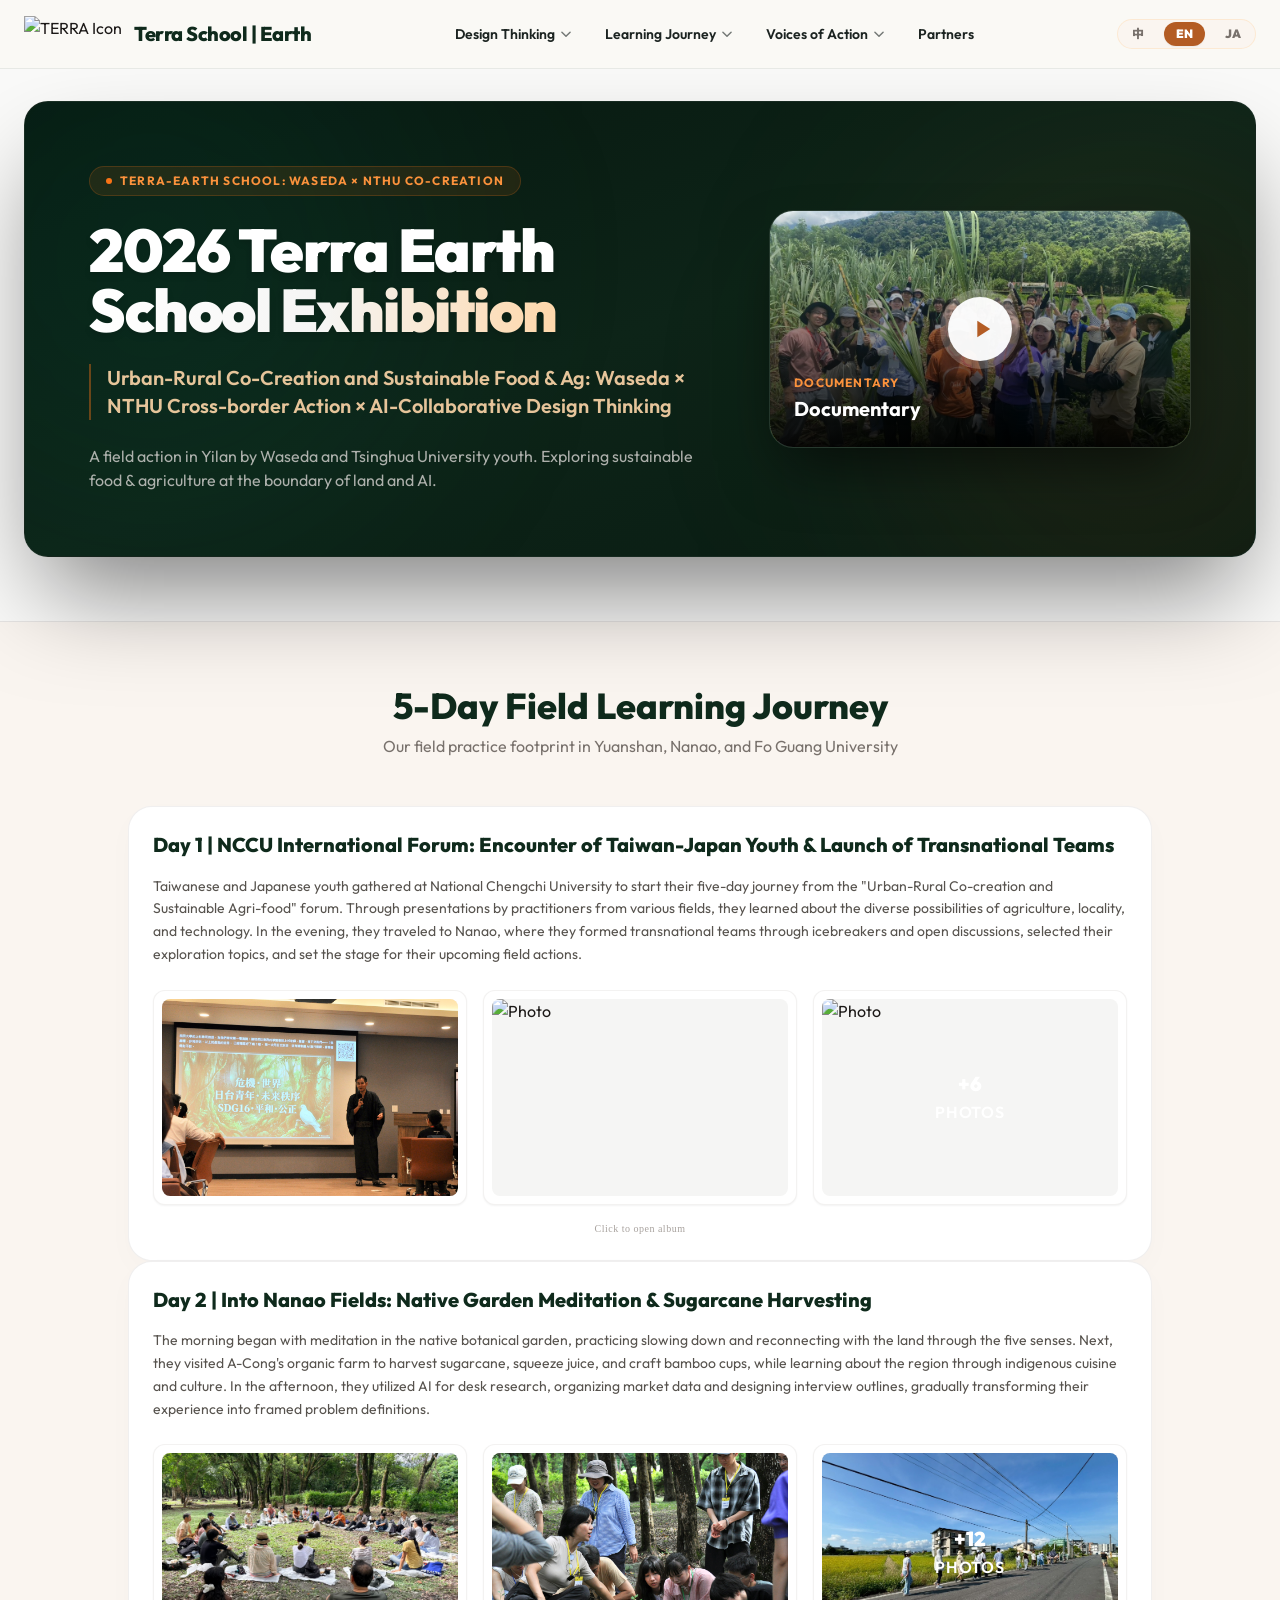
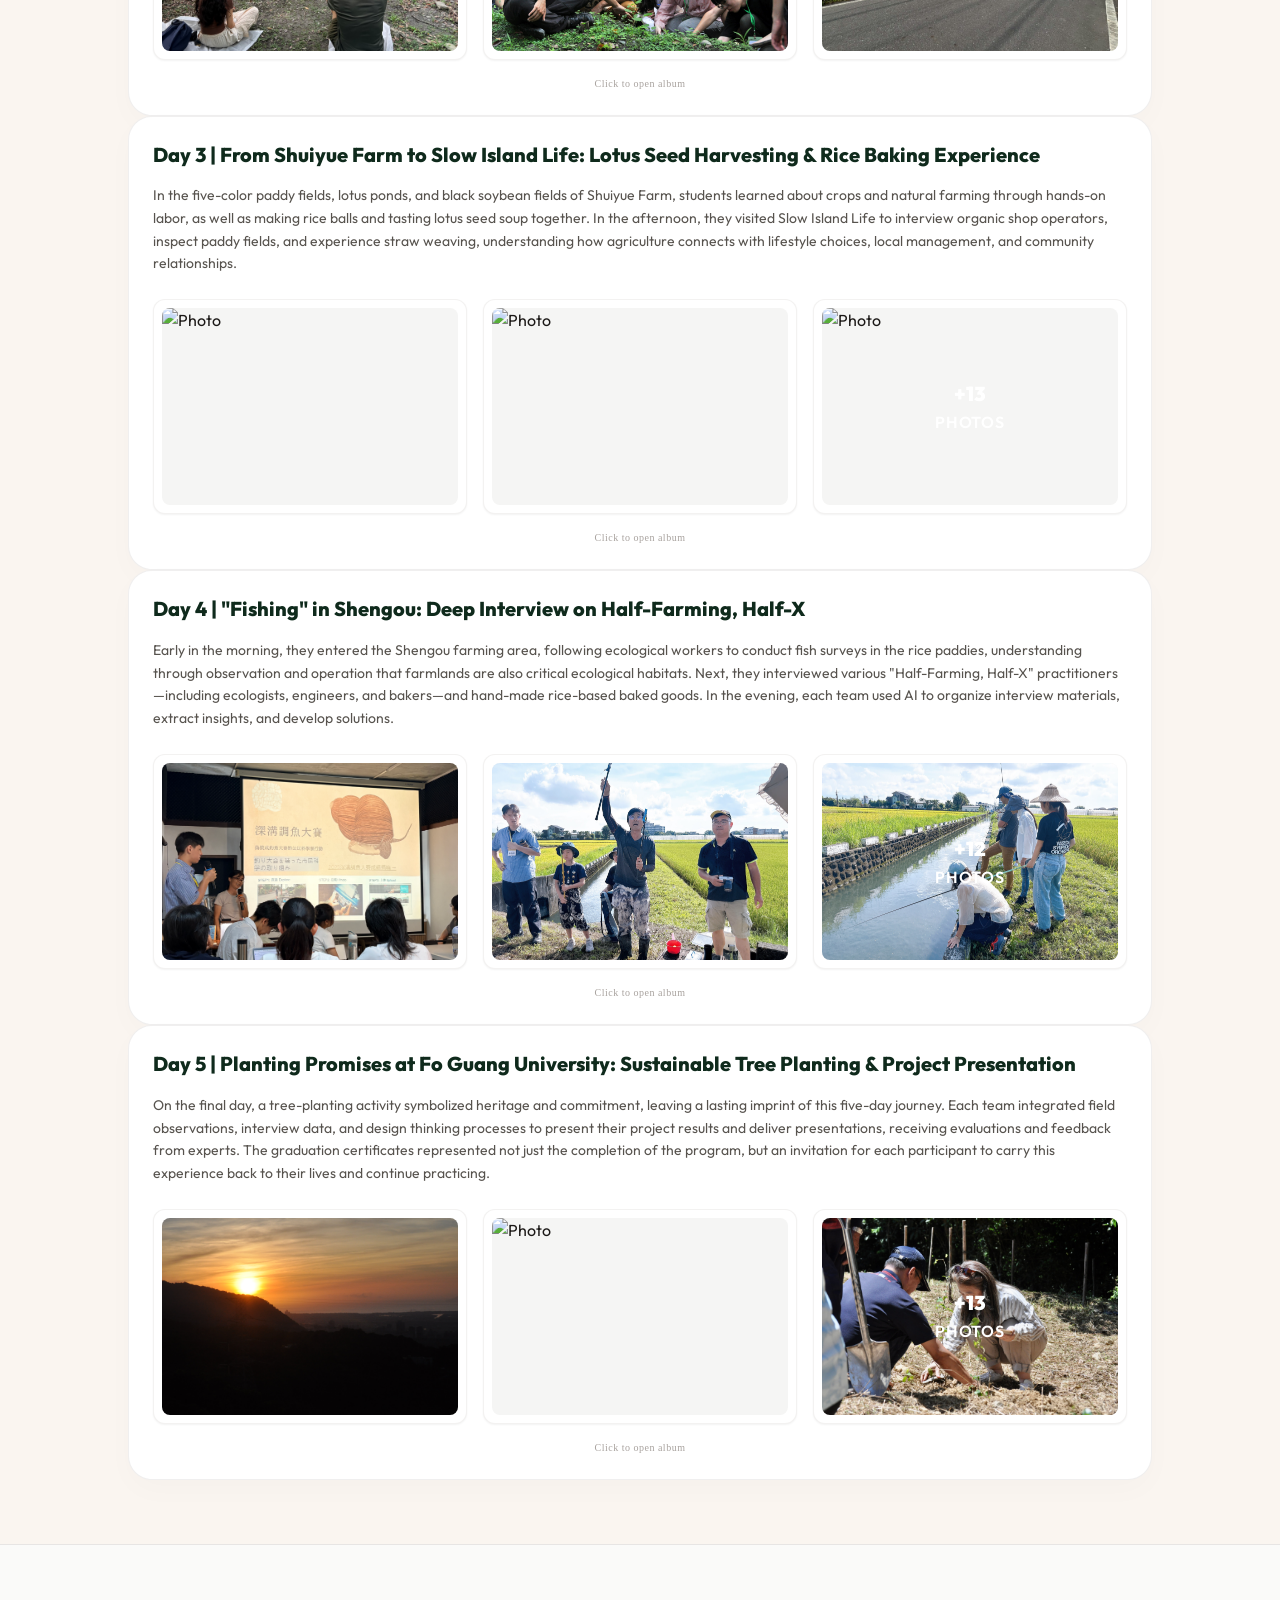
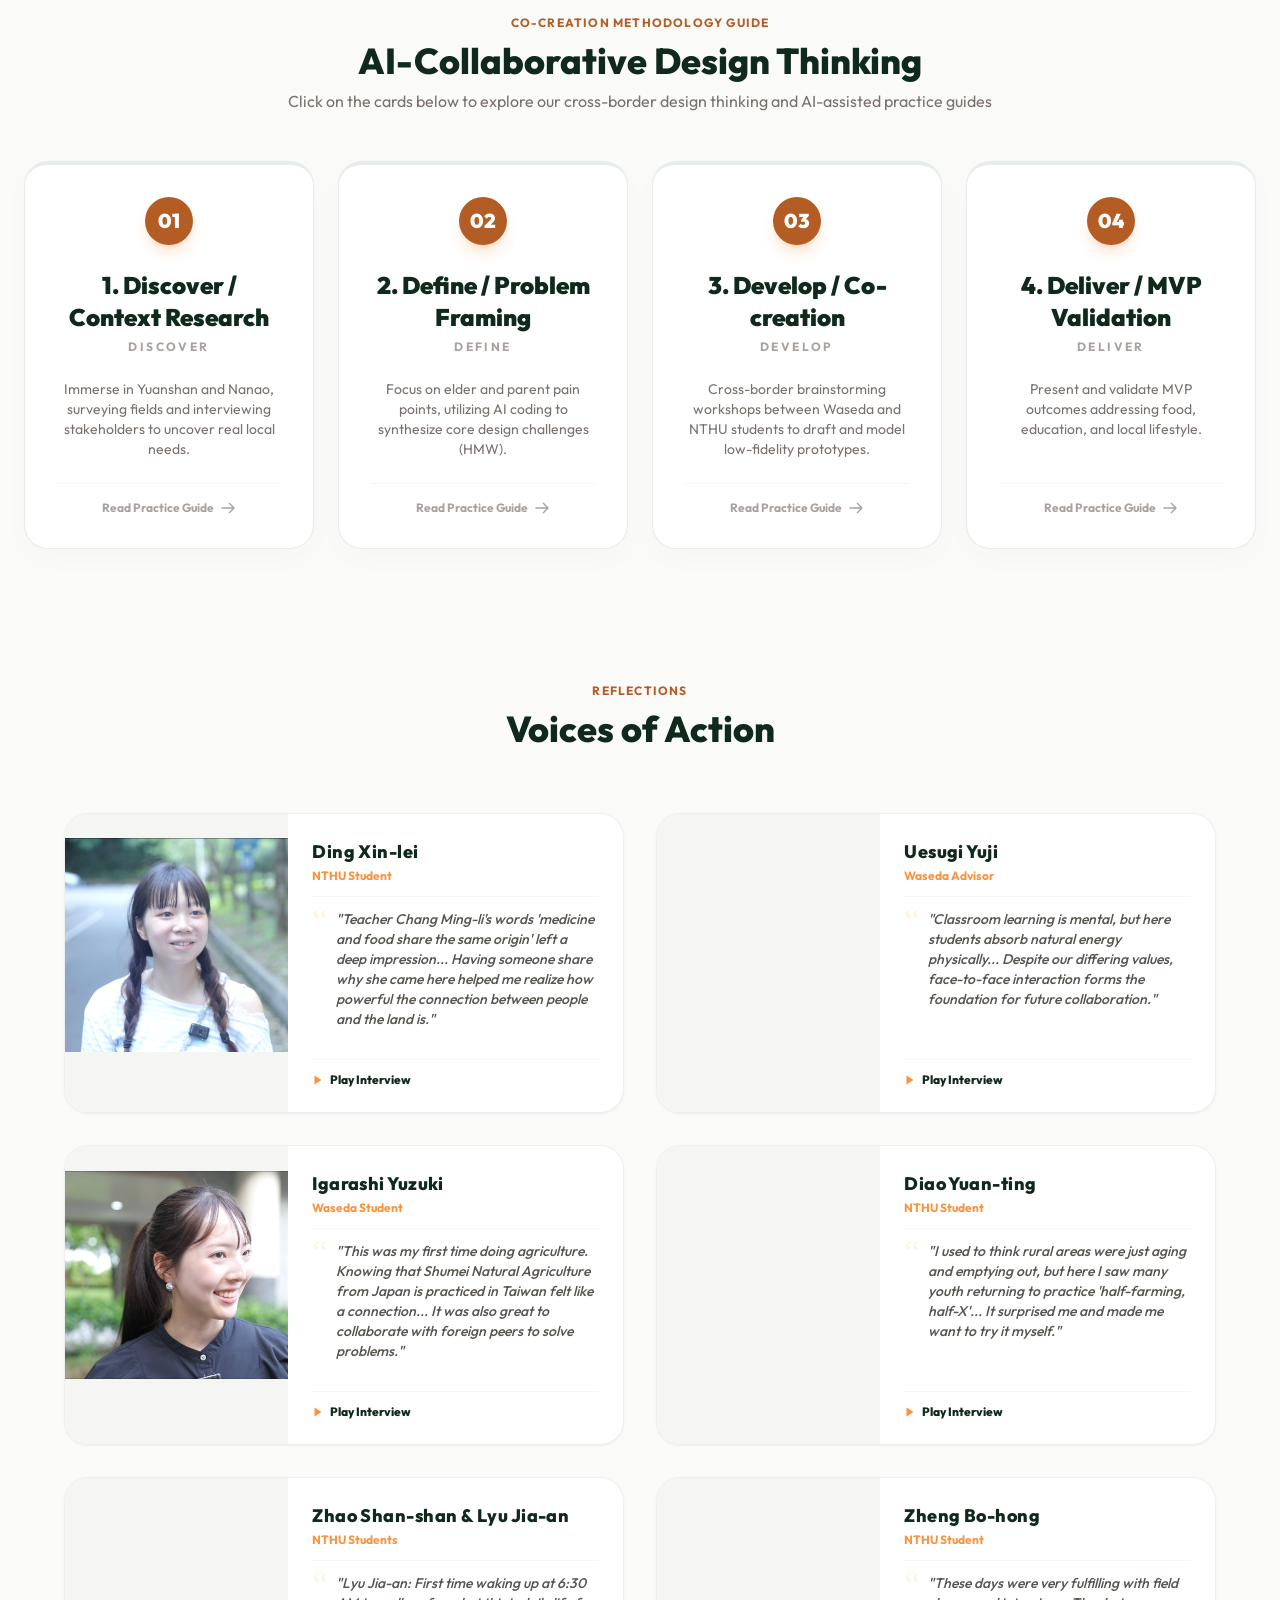
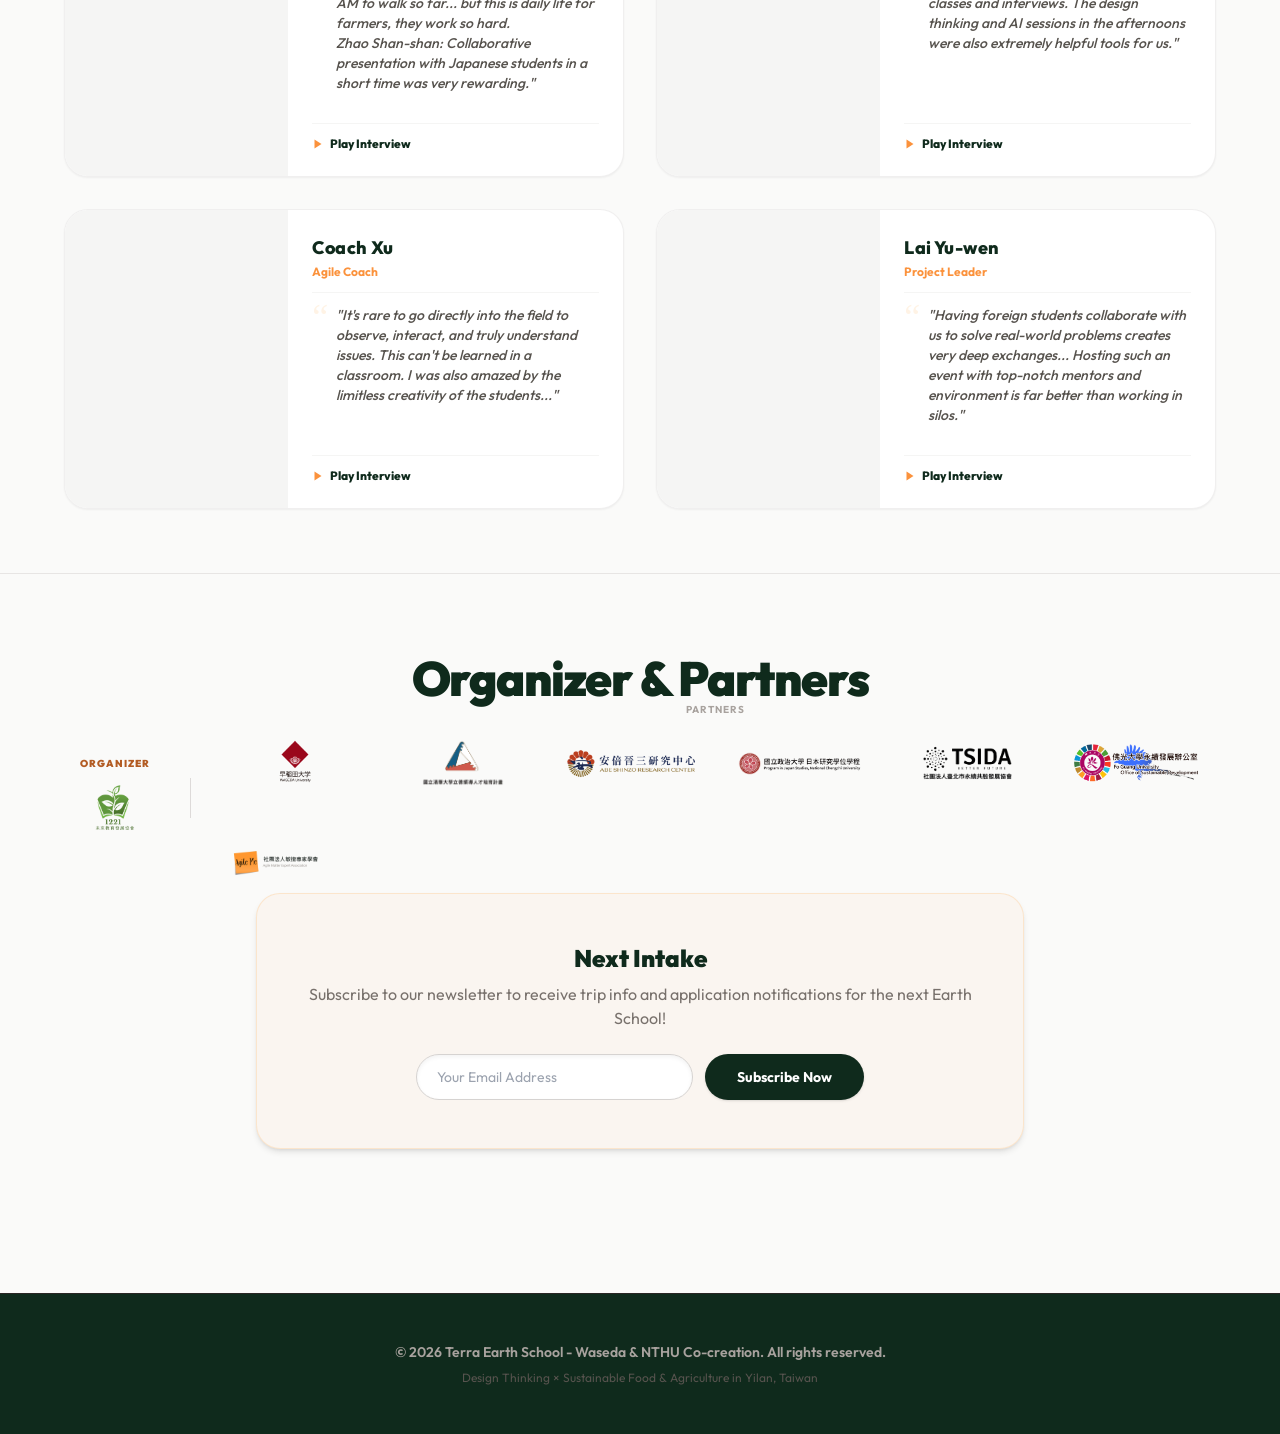
==== commit 030f05fb: "feat: add AgileMe partner logo, update top badge, replace hero thumbnail, format learning journey de" ====
--- a/index-en.html
+++ b/index-en.html
@@ -1,4 +1,4 @@
-﻿<!DOCTYPE html>
+<!DOCTYPE html>
 <html lang="en">
 <head>
   <meta charset="UTF-8">
@@ -60,13 +60,14 @@
                 <path stroke-linecap="round" stroke-linejoin="round" stroke-width="2.5" d="M19 9l-7 7-7-7" />
               </svg>
             </a>
-            <div class="absolute left-0 mt-2 w-56 bg-white border border-stone-200/80 rounded-2xl shadow-xl py-3 opacity-0 invisible group-hover:opacity-100 group-hover:visible transition-all duration-300 transform translate-y-2 group-hover:translate-y-0 z-50">
-              
-      <a href="methodology/discover-en.html" class="block px-4 py-2.5 text-xs text-stone-600 hover:text-[#B35C24] hover:bg-stone-50 transition-colors font-bold">01. Discover & Context Research</a>
-      <a href="methodology/define-en.html" class="block px-4 py-2.5 text-xs text-stone-600 hover:text-[#B35C24] hover:bg-stone-50 transition-colors font-bold">02. Define & Problem Framing</a>
-      <a href="methodology/develop-en.html" class="block px-4 py-2.5 text-xs text-stone-600 hover:text-[#B35C24] hover:bg-stone-50 transition-colors font-bold">03. Develop & Co-creation</a>
-      <a href="methodology/deliver-en.html" class="block px-4 py-2.5 text-xs text-stone-600 hover:text-[#B35C24] hover:bg-stone-50 transition-colors font-bold">04. Deliver & MVP Validation</a>
-    
+            <div class="absolute left-0 mt-2 bg-white border border-stone-200/80 rounded-2xl shadow-xl py-3 opacity-0 invisible group-hover:opacity-100 group-hover:visible transition-all duration-300 transform translate-y-2 group-hover:translate-y-0 z-50" style="width: 450px;">
+              
+    <a href="index-en.html#day1" class="block px-4 py-2.5 text-xs text-stone-600 hover:text-[#B35C24] hover:bg-stone-50 transition-colors font-bold text-left">Day 1 | NCCU International Forum: Encounter of Taiwan-Japan Youth & Launch of Transnational Teams</a>
+    <a href="index-en.html#day2" class="block px-4 py-2.5 text-xs text-stone-600 hover:text-[#B35C24] hover:bg-stone-50 transition-colors font-bold text-left">Day 2 | Into Nanao Fields: Native Garden Meditation & Sugarcane Harvesting</a>
+    <a href="index-en.html#day3" class="block px-4 py-2.5 text-xs text-stone-600 hover:text-[#B35C24] hover:bg-stone-50 transition-colors font-bold text-left">Day 3 | From Shuiyue Farm to Slow Island Life: Lotus Seed Harvesting & Rice Baking Experience</a>
+    <a href="index-en.html#day4" class="block px-4 py-2.5 text-xs text-stone-600 hover:text-[#B35C24] hover:bg-stone-50 transition-colors font-bold text-left">Day 4 | "Fishing" in Shengou: Deep Interview on Half-Farming, Half-X</a>
+    <a href="index-en.html#day5" class="block px-4 py-2.5 text-xs text-stone-600 hover:text-[#B35C24] hover:bg-stone-50 transition-colors font-bold text-left">Day 5 | Planting Promises at Fo Guang University: Sustainable Tree Planting & Project Presentation</a>
+  
             </div>
           </div>
 
@@ -78,14 +79,14 @@
                 <path stroke-linecap="round" stroke-linejoin="round" stroke-width="2.5" d="M19 9l-7 7-7-7" />
               </svg>
             </a>
-            <div class="absolute left-0 mt-2 w-32 bg-white border border-stone-200/80 rounded-2xl shadow-xl py-3 opacity-0 invisible group-hover:opacity-100 group-hover:visible transition-all duration-300 transform translate-y-2 group-hover:translate-y-0 z-50">
-              
-      <a href="index-en.html#day1" class="block px-4 py-2 text-xs text-stone-600 hover:text-[#B35C24] hover:bg-stone-50 transition-colors font-bold text-center">Day 1</a>
-      <a href="index-en.html#day2" class="block px-4 py-2 text-xs text-stone-600 hover:text-[#B35C24] hover:bg-stone-50 transition-colors font-bold text-center">Day 2</a>
-      <a href="index-en.html#day3" class="block px-4 py-2 text-xs text-stone-600 hover:text-[#B35C24] hover:bg-stone-50 transition-colors font-bold text-center">Day 3</a>
-      <a href="index-en.html#day4" class="block px-4 py-2 text-xs text-stone-600 hover:text-[#B35C24] hover:bg-stone-50 transition-colors font-bold text-center">Day 4</a>
-      <a href="index-en.html#day5" class="block px-4 py-2 text-xs text-stone-600 hover:text-[#B35C24] hover:bg-stone-50 transition-colors font-bold text-center">Day 5</a>
-    
+            <div class="absolute left-0 mt-2 w-[450px] bg-white border border-stone-200/80 rounded-2xl shadow-xl py-3 opacity-0 invisible group-hover:opacity-100 group-hover:visible transition-all duration-300 transform translate-y-2 group-hover:translate-y-0 z-50">
+              
+    <a href="index-en.html#day1" class="block px-4 py-2.5 text-xs text-stone-600 hover:text-[#B35C24] hover:bg-stone-50 transition-colors font-bold text-left">Day 1 | NCCU International Forum: Encounter of Taiwan-Japan Youth & Launch of Transnational Teams</a>
+    <a href="index-en.html#day2" class="block px-4 py-2.5 text-xs text-stone-600 hover:text-[#B35C24] hover:bg-stone-50 transition-colors font-bold text-left">Day 2 | Into Nanao Fields: Native Garden Meditation & Sugarcane Harvesting</a>
+    <a href="index-en.html#day3" class="block px-4 py-2.5 text-xs text-stone-600 hover:text-[#B35C24] hover:bg-stone-50 transition-colors font-bold text-left">Day 3 | From Shuiyue Farm to Slow Island Life: Lotus Seed Harvesting & Rice Baking Experience</a>
+    <a href="index-en.html#day4" class="block px-4 py-2.5 text-xs text-stone-600 hover:text-[#B35C24] hover:bg-stone-50 transition-colors font-bold text-left">Day 4 | "Fishing" in Shengou: Deep Interview on Half-Farming, Half-X</a>
+    <a href="index-en.html#day5" class="block px-4 py-2.5 text-xs text-stone-600 hover:text-[#B35C24] hover:bg-stone-50 transition-colors font-bold text-left">Day 5 | Planting Promises at Fo Guang University: Sustainable Tree Planting & Project Presentation</a>
+  
             </div>
           </div>
 
@@ -130,6 +131,7 @@
           </button>
         </div>
       </div>
+    </div>
       
       <!-- Mobile Drawer Menu -->
       <div id="mobile-menu" class="fixed inset-0 z-40 bg-stone-900/50 backdrop-blur-sm opacity-0 invisible transition-all duration-300 md:hidden">
@@ -164,12 +166,12 @@
                 </button>
                 <div id="home-timeline-mobile" class="hidden flex-col pl-4 gap-2.5 mt-2">
                   
-      <a href="index-en.html#day1" class="block text-sm text-stone-500 hover:text-[#B35C24] font-semibold px-4 py-2 text-xs text-stone-600 hover:text-[#B35C24] hover:bg-stone-50 transition-colors font-bold text-center">Day 1</a>
-      <a href="index-en.html#day2" class="block text-sm text-stone-500 hover:text-[#B35C24] font-semibold px-4 py-2 text-xs text-stone-600 hover:text-[#B35C24] hover:bg-stone-50 transition-colors font-bold text-center">Day 2</a>
-      <a href="index-en.html#day3" class="block text-sm text-stone-500 hover:text-[#B35C24] font-semibold px-4 py-2 text-xs text-stone-600 hover:text-[#B35C24] hover:bg-stone-50 transition-colors font-bold text-center">Day 3</a>
-      <a href="index-en.html#day4" class="block text-sm text-stone-500 hover:text-[#B35C24] font-semibold px-4 py-2 text-xs text-stone-600 hover:text-[#B35C24] hover:bg-stone-50 transition-colors font-bold text-center">Day 4</a>
-      <a href="index-en.html#day5" class="block text-sm text-stone-500 hover:text-[#B35C24] font-semibold px-4 py-2 text-xs text-stone-600 hover:text-[#B35C24] hover:bg-stone-50 transition-colors font-bold text-center">Day 5</a>
-    
+    <a href="index-en.html#day1" class="block text-sm text-stone-500 hover:text-[#B35C24] font-semibold px-4 py-2 text-xs text-stone-600 hover:text-[#B35C24] hover:bg-stone-50 transition-colors font-bold text-left">Day 1 | NCCU International Forum: Encounter of Taiwan-Japan Youth & Launch of Transnational Teams</a>
+    <a href="index-en.html#day2" class="block text-sm text-stone-500 hover:text-[#B35C24] font-semibold px-4 py-2 text-xs text-stone-600 hover:text-[#B35C24] hover:bg-stone-50 transition-colors font-bold text-left">Day 2 | Into Nanao Fields: Native Garden Meditation & Sugarcane Harvesting</a>
+    <a href="index-en.html#day3" class="block text-sm text-stone-500 hover:text-[#B35C24] font-semibold px-4 py-2 text-xs text-stone-600 hover:text-[#B35C24] hover:bg-stone-50 transition-colors font-bold text-left">Day 3 | From Shuiyue Farm to Slow Island Life: Lotus Seed Harvesting & Rice Baking Experience</a>
+    <a href="index-en.html#day4" class="block text-sm text-stone-500 hover:text-[#B35C24] font-semibold px-4 py-2 text-xs text-stone-600 hover:text-[#B35C24] hover:bg-stone-50 transition-colors font-bold text-left">Day 4 | "Fishing" in Shengou: Deep Interview on Half-Farming, Half-X</a>
+    <a href="index-en.html#day5" class="block text-sm text-stone-500 hover:text-[#B35C24] font-semibold px-4 py-2 text-xs text-stone-600 hover:text-[#B35C24] hover:bg-stone-50 transition-colors font-bold text-left">Day 5 | Planting Promises at Fo Guang University: Sustainable Tree Planting & Project Presentation</a>
+  
                 </div>
               </div>
               
@@ -269,7 +271,6 @@
           }
         }
       </script>
-    </div>
 
     <!-- Hero Section -->
     <section class="max-w-7xl mx-auto px-6 pt-8 pb-16 w-full">
@@ -286,7 +287,7 @@
           <div class="lg:col-span-7 text-left flex flex-col items-start space-y-6">
             <div class="inline-flex items-center gap-2 border border-orange-500/20 bg-orange-500/10 text-orange-400 text-xs font-bold uppercase tracking-widest px-4 py-1.5 rounded-full">
               <span class="w-1.5 h-1.5 bg-orange-500 rounded-full animate-pulse"></span>
-              Waseda × NTHU Co-creation
+              Terra-earth School: Waseda × NTHU Co-creation
             </div>
             
             <h1 class="text-4xl md:text-5xl lg:text-6xl font-black leading-tight tracking-tight drop-shadow-md">
@@ -311,7 +312,7 @@
             >
               <!-- Thumbnail Image -->
               <img 
-                src="assets/terra-earth-school.png" 
+                src="assets/terra-earth-school.jpg" 
                 alt="Terra School Documentary Thumbnail" 
                 class="w-full h-full object-cover transition-transform duration-700 group-hover:scale-105"
               />
@@ -1082,6 +1083,9 @@
             </div>
             <div class="partner-logo-wrap">
               <img src="assets/photos/logos/佛光大學永續發展辦公室logo.png" alt="Office of Sustainable Development, Fo Guang University" class="logo-img" style="max-height: 40px;" />
+            </div>
+            <div class="partner-logo-wrap">
+              <img src="assets/photos/logos/社團法人敏捷專家學會logo.png" alt="Agile Matter Expert Association (AgileMe)" class="logo-img" style="max-height: 42px;" />
             </div>
           </div>
         </div>
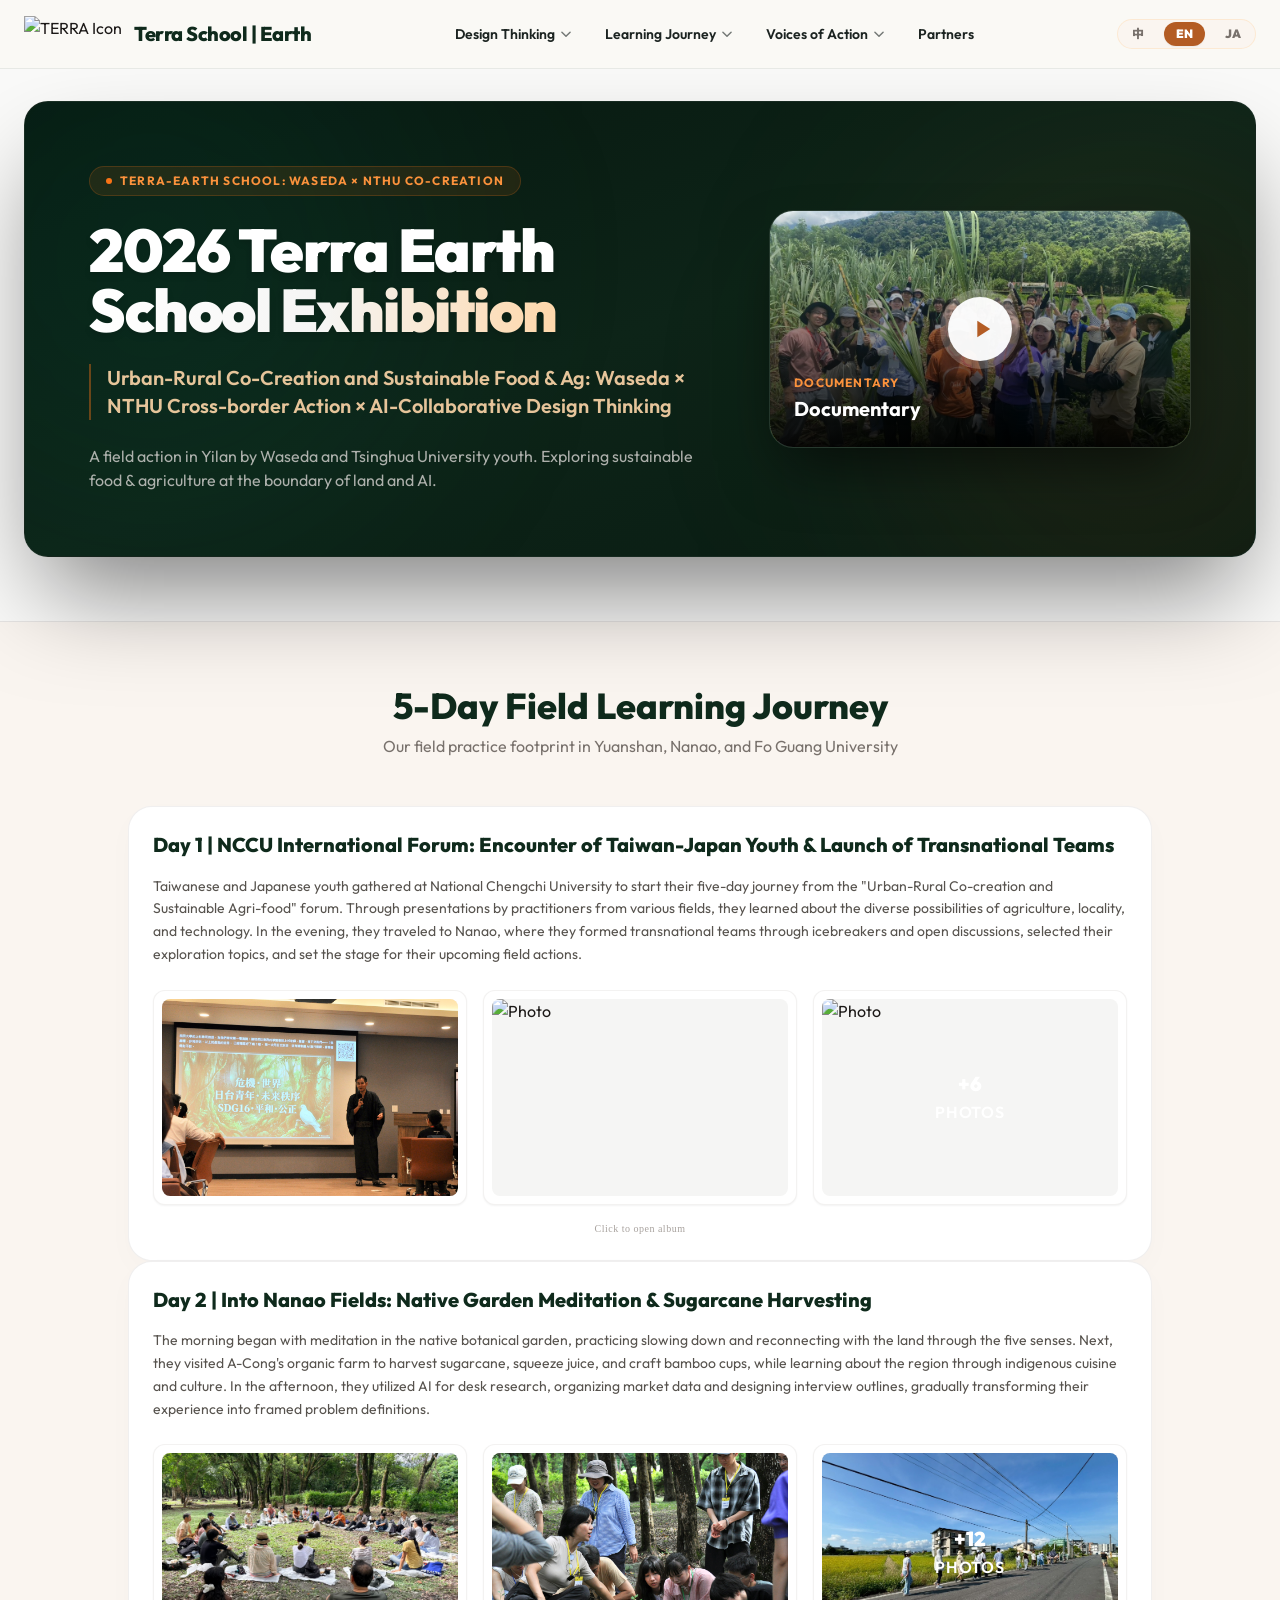
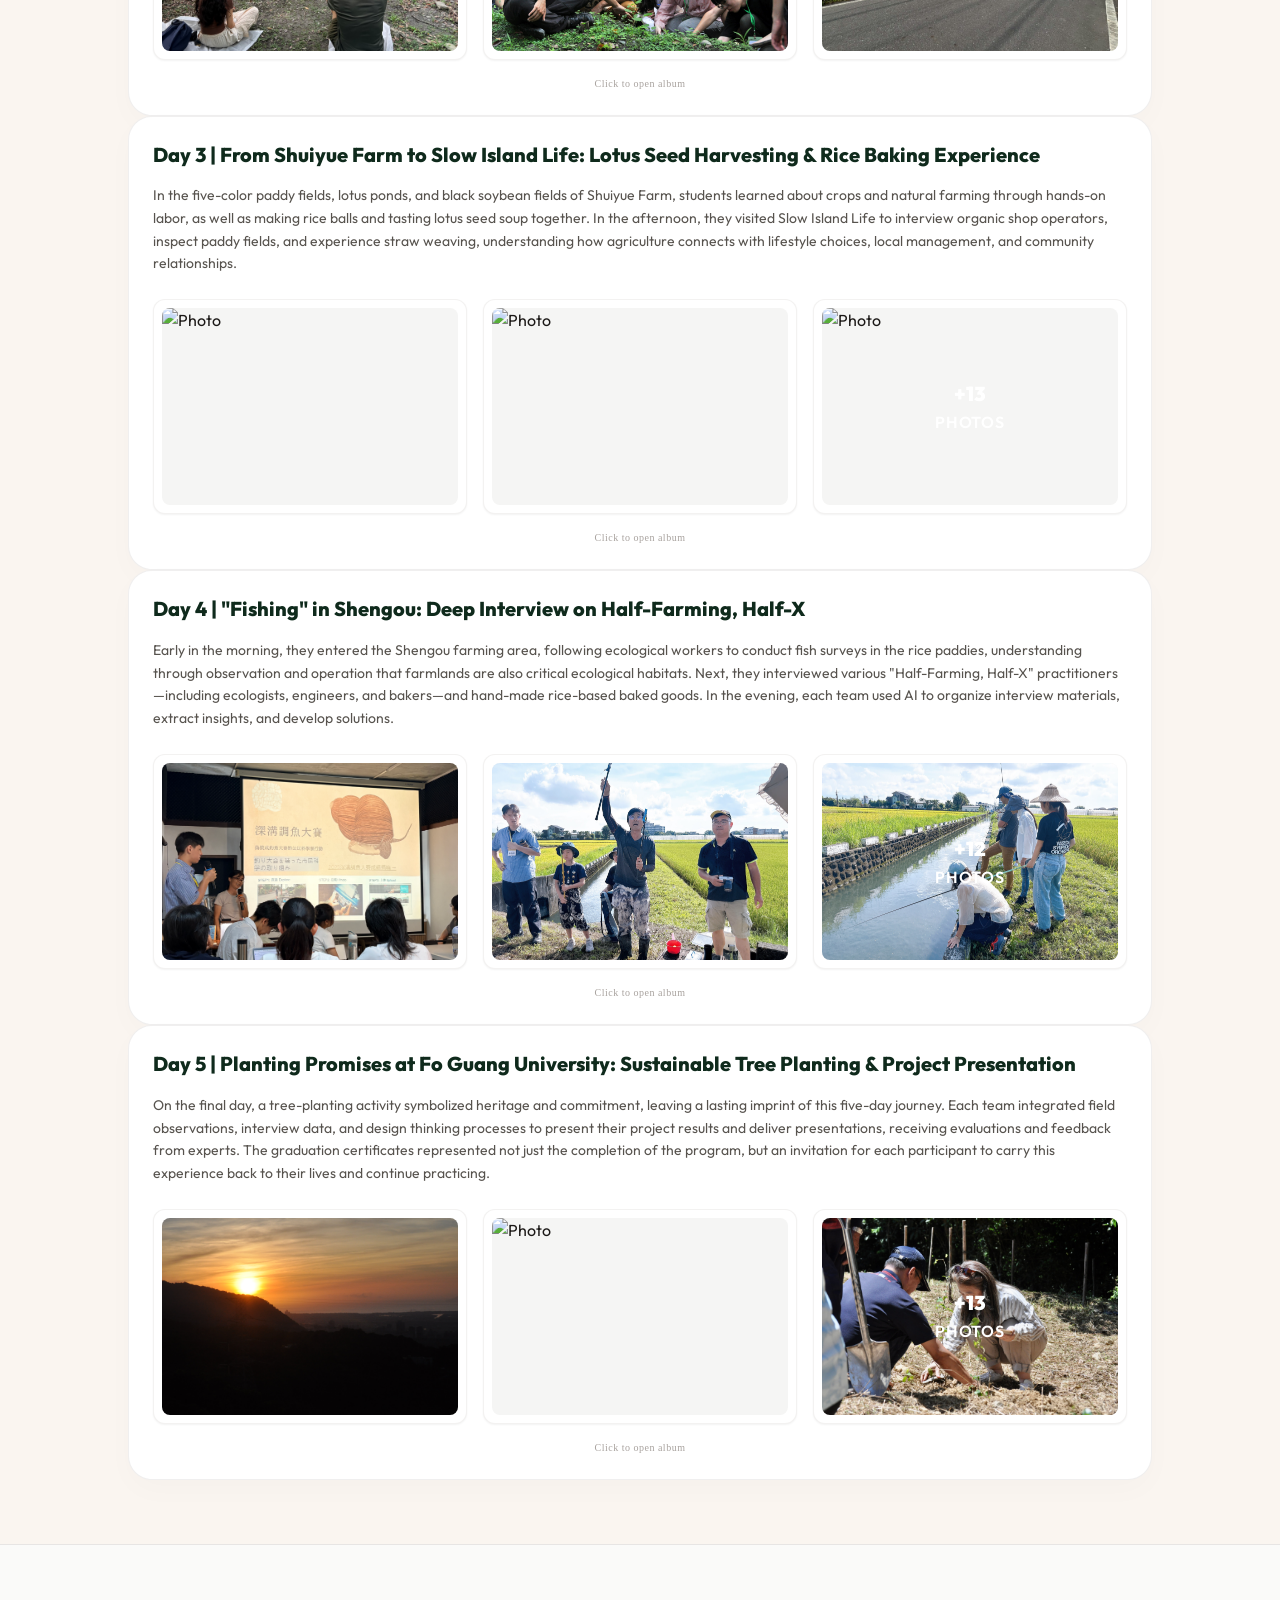
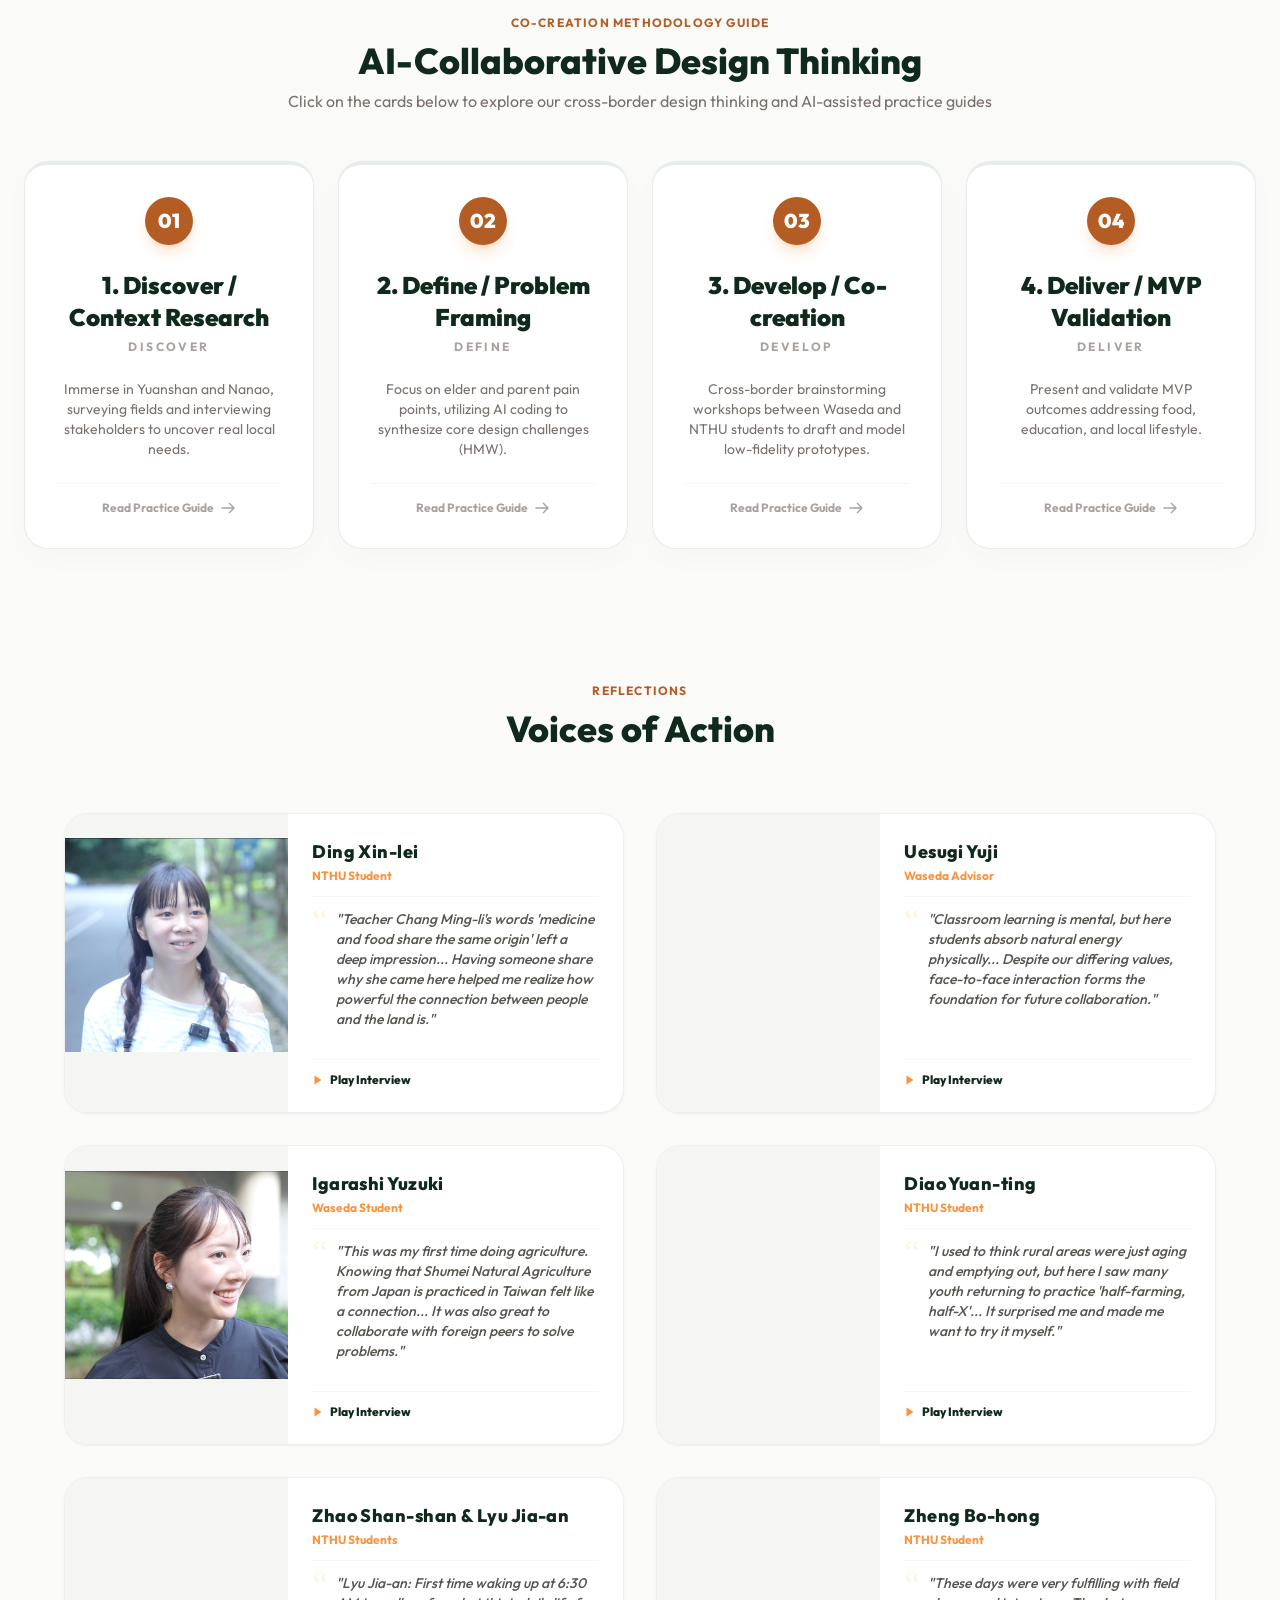
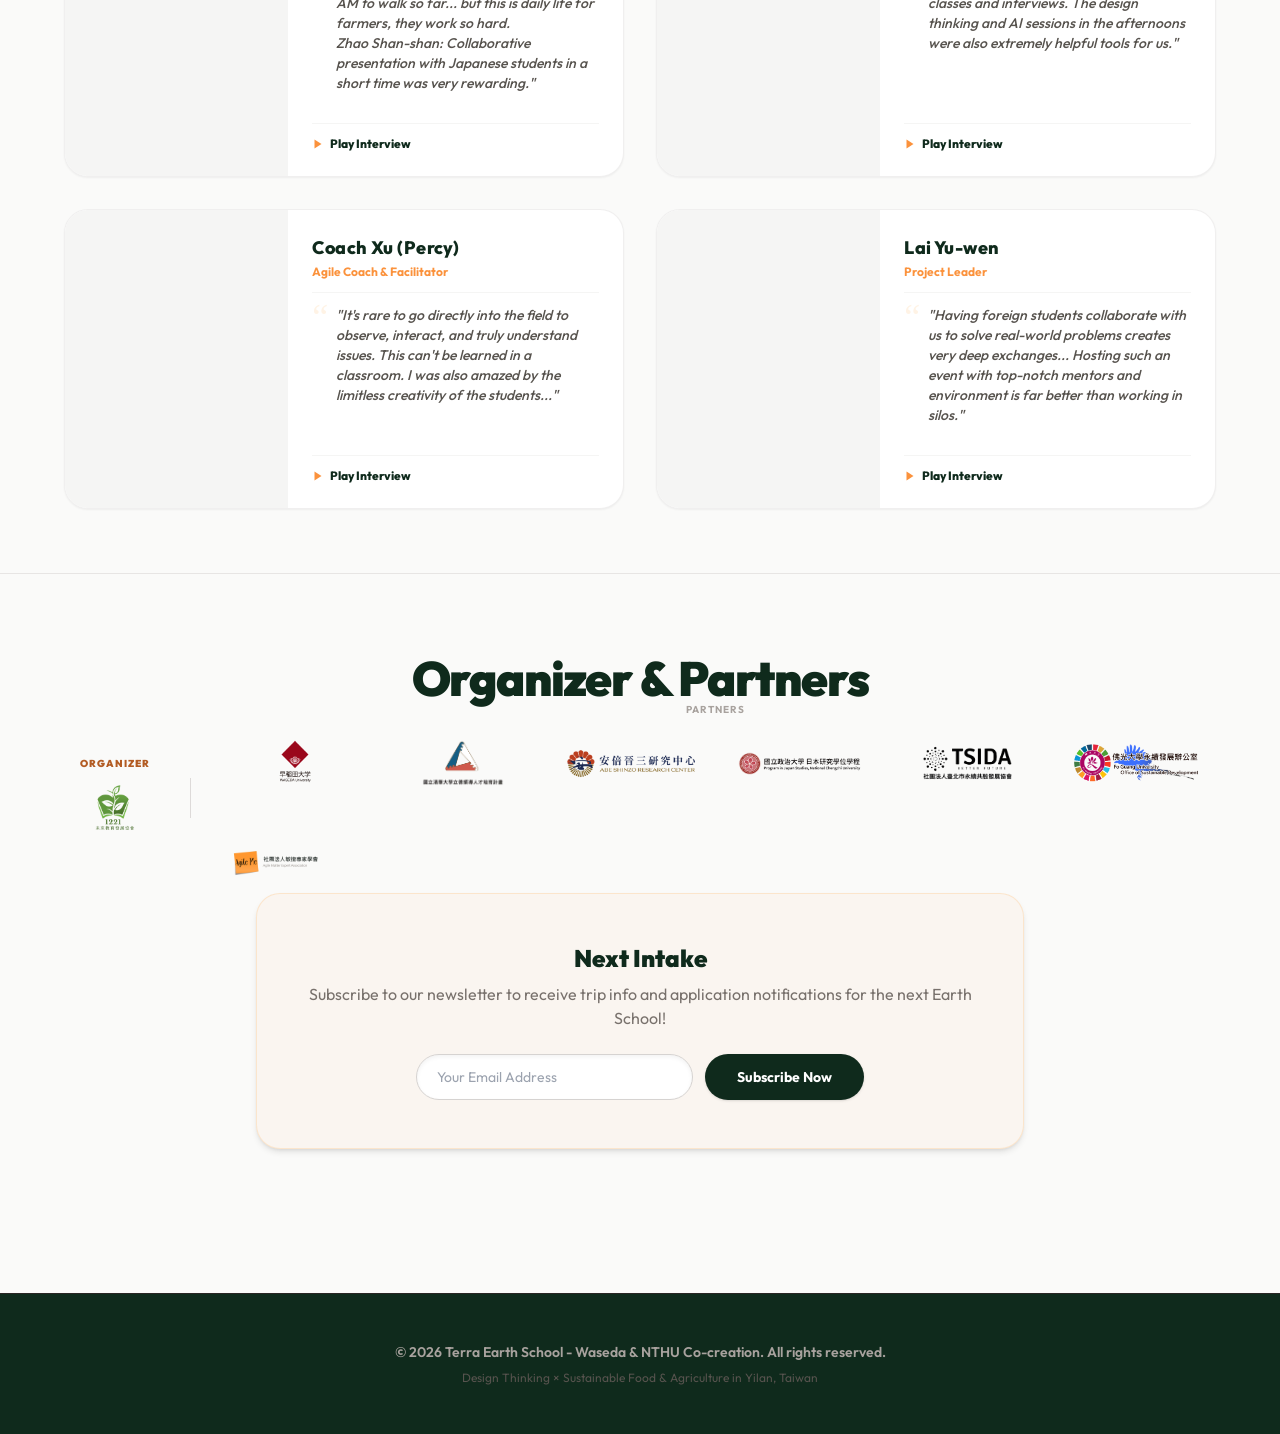
==== commit f78a56a0: "feat: add (Percy老師) to Hsu Po-Feng name and change title to Agile Coach & Facilitator across all tra" ====
--- a/index-en.html
+++ b/index-en.html
@@ -106,7 +106,7 @@
       <a href="index-en.html#quote5" class="block px-4 py-2 text-xs text-stone-600 hover:text-[#B35C24] hover:bg-stone-50 transition-colors font-bold">Shanshan / Chia-An</a>
       <a href="index-en.html#quote2" class="block px-4 py-2 text-xs text-stone-600 hover:text-[#B35C24] hover:bg-stone-50 transition-colors font-bold">Yuji Uesugi</a>
       <a href="index-en.html#quote6" class="block px-4 py-2 text-xs text-stone-600 hover:text-[#B35C24] hover:bg-stone-50 transition-colors font-bold">Cheng Po-Hung</a>
-      <a href="index-en.html#quote7" class="block px-4 py-2 text-xs text-stone-600 hover:text-[#B35C24] hover:bg-stone-50 transition-colors font-bold">Hsu Po-Feng</a>
+      <a href="index-en.html#quote7" class="block px-4 py-2 text-xs text-stone-600 hover:text-[#B35C24] hover:bg-stone-50 transition-colors font-bold">Hsu Po-Feng (Percy)</a>
       <a href="index-en.html#quote8" class="block px-4 py-2 text-xs text-stone-600 hover:text-[#B35C24] hover:bg-stone-50 transition-colors font-bold">Lai Yu-Wen</a>
     
             </div>
@@ -189,7 +189,7 @@
       <a href="index-en.html#quote5" class="block text-sm text-stone-500 hover:text-[#B35C24] font-semibold px-4 py-2 text-xs text-stone-600 hover:text-[#B35C24] hover:bg-stone-50 transition-colors font-bold">Shanshan / Chia-An</a>
       <a href="index-en.html#quote2" class="block text-sm text-stone-500 hover:text-[#B35C24] font-semibold px-4 py-2 text-xs text-stone-600 hover:text-[#B35C24] hover:bg-stone-50 transition-colors font-bold">Yuji Uesugi</a>
       <a href="index-en.html#quote6" class="block text-sm text-stone-500 hover:text-[#B35C24] font-semibold px-4 py-2 text-xs text-stone-600 hover:text-[#B35C24] hover:bg-stone-50 transition-colors font-bold">Cheng Po-Hung</a>
-      <a href="index-en.html#quote7" class="block text-sm text-stone-500 hover:text-[#B35C24] font-semibold px-4 py-2 text-xs text-stone-600 hover:text-[#B35C24] hover:bg-stone-50 transition-colors font-bold">Hsu Po-Feng</a>
+      <a href="index-en.html#quote7" class="block text-sm text-stone-500 hover:text-[#B35C24] font-semibold px-4 py-2 text-xs text-stone-600 hover:text-[#B35C24] hover:bg-stone-50 transition-colors font-bold">Hsu Po-Feng (Percy)</a>
       <a href="index-en.html#quote8" class="block text-sm text-stone-500 hover:text-[#B35C24] font-semibold px-4 py-2 text-xs text-stone-600 hover:text-[#B35C24] hover:bg-stone-50 transition-colors font-bold">Lai Yu-Wen</a>
     
                 </div>
@@ -924,8 +924,8 @@
           </div>
           <div class="w-full sm:w-[60%] p-6 flex flex-col justify-between overflow-hidden">
             <div>
-              <h3 class="font-extrabold text-base md:text-lg text-[#0F2A1C] tracking-wide group-hover:text-[#B35C24] transition-colors truncate">Coach Xu</h3>
-              <span class="text-orange-400 text-xs font-bold mt-0.5 block truncate">Agile Coach</span>
+              <h3 class="font-extrabold text-base md:text-lg text-[#0F2A1C] tracking-wide group-hover:text-[#B35C24] transition-colors truncate">Coach Xu (Percy)</h3>
+              <span class="text-orange-400 text-xs font-bold mt-0.5 block truncate">Agile Coach & Facilitator</span>
             </div>
             <div class="flex-grow flex flex-col justify-start relative mt-3 pt-3 border-t border-stone-100 overflow-hidden">
               <span class="text-4xl text-orange-200/30 font-serif absolute top-1 left-0 select-none">“</span>
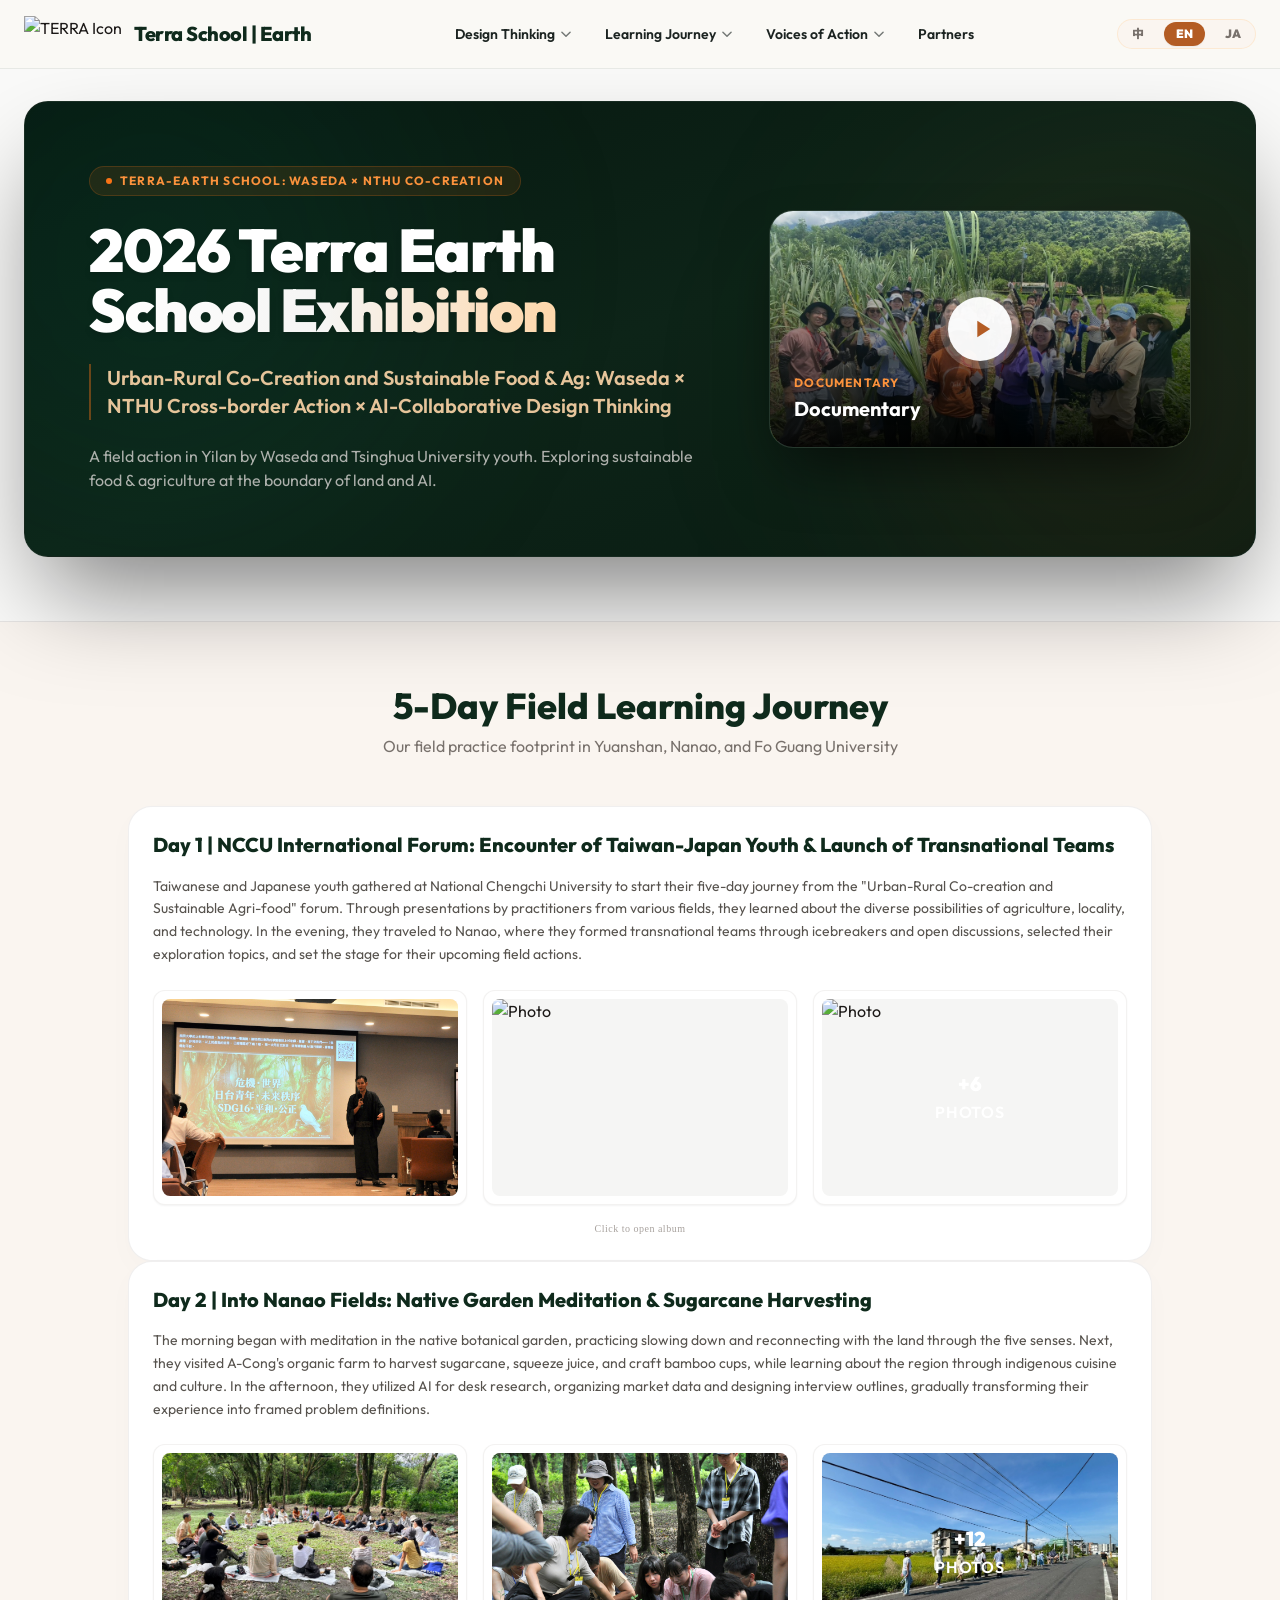
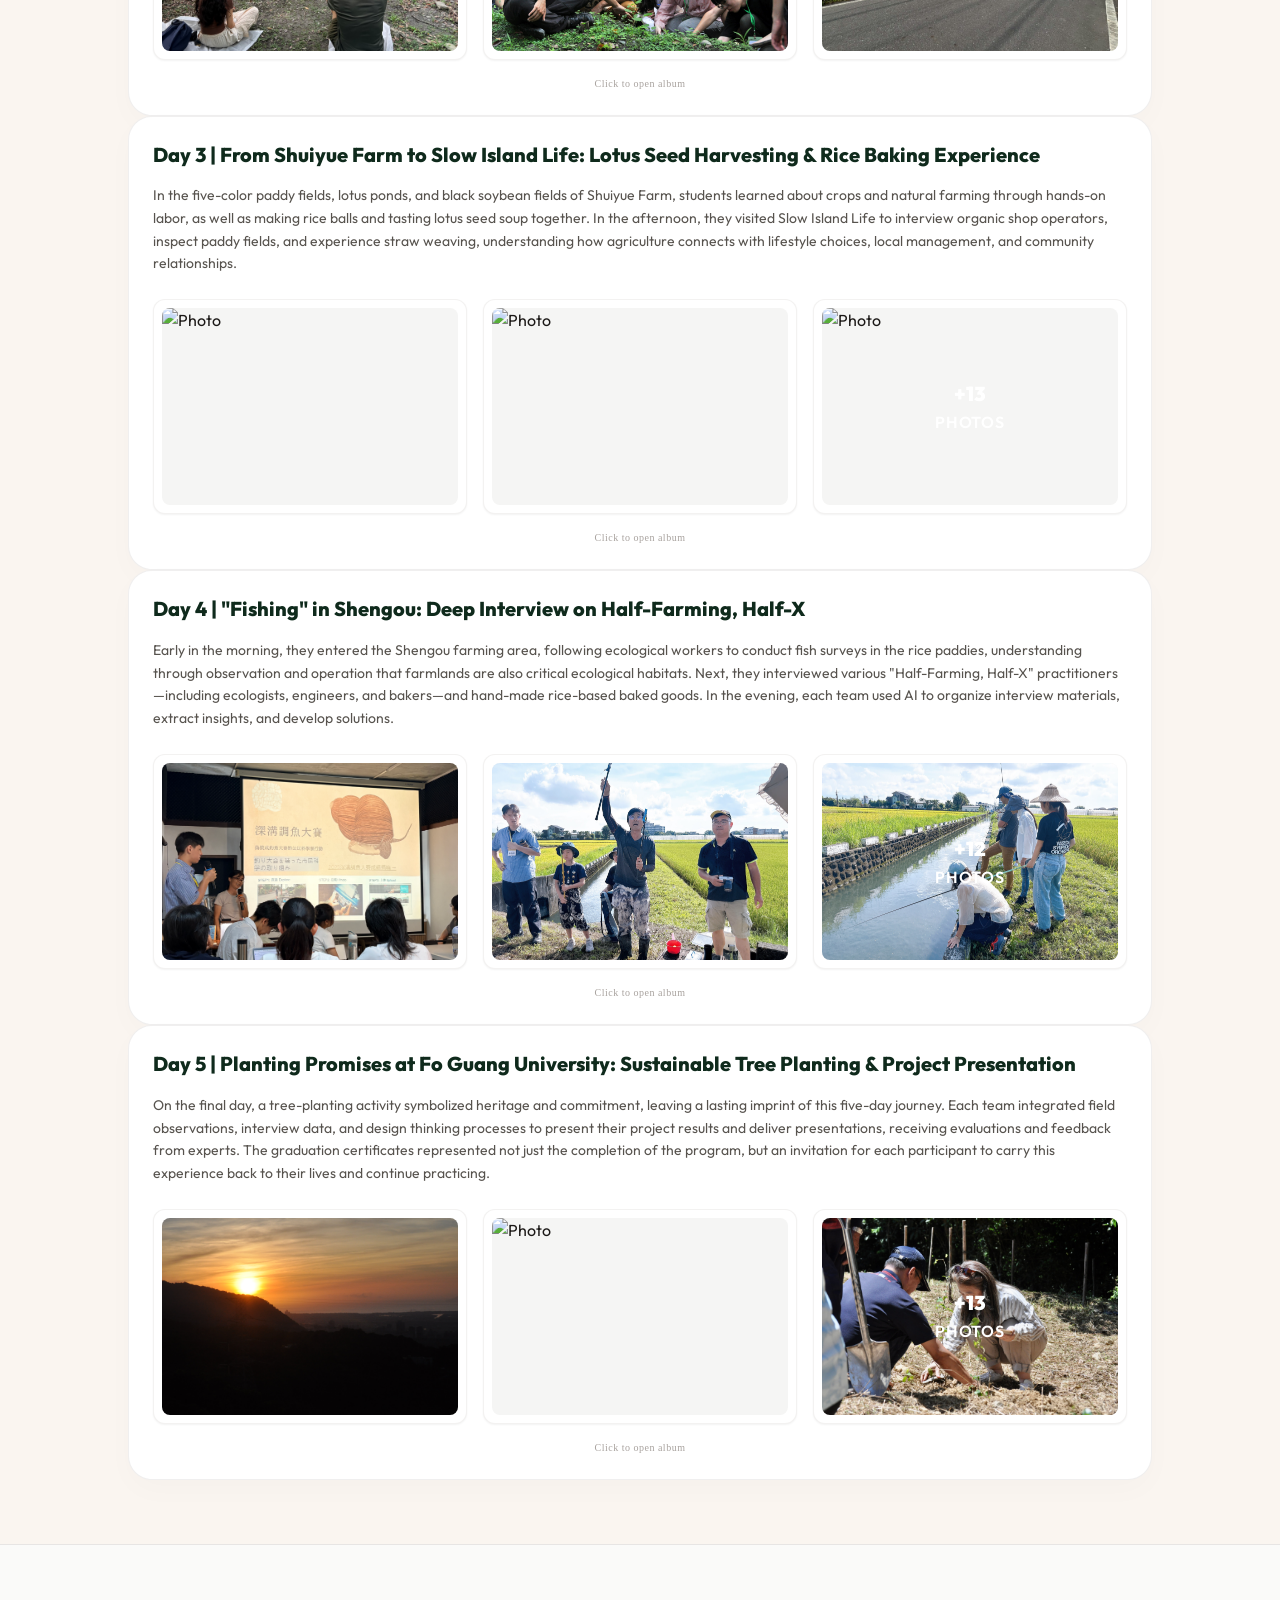
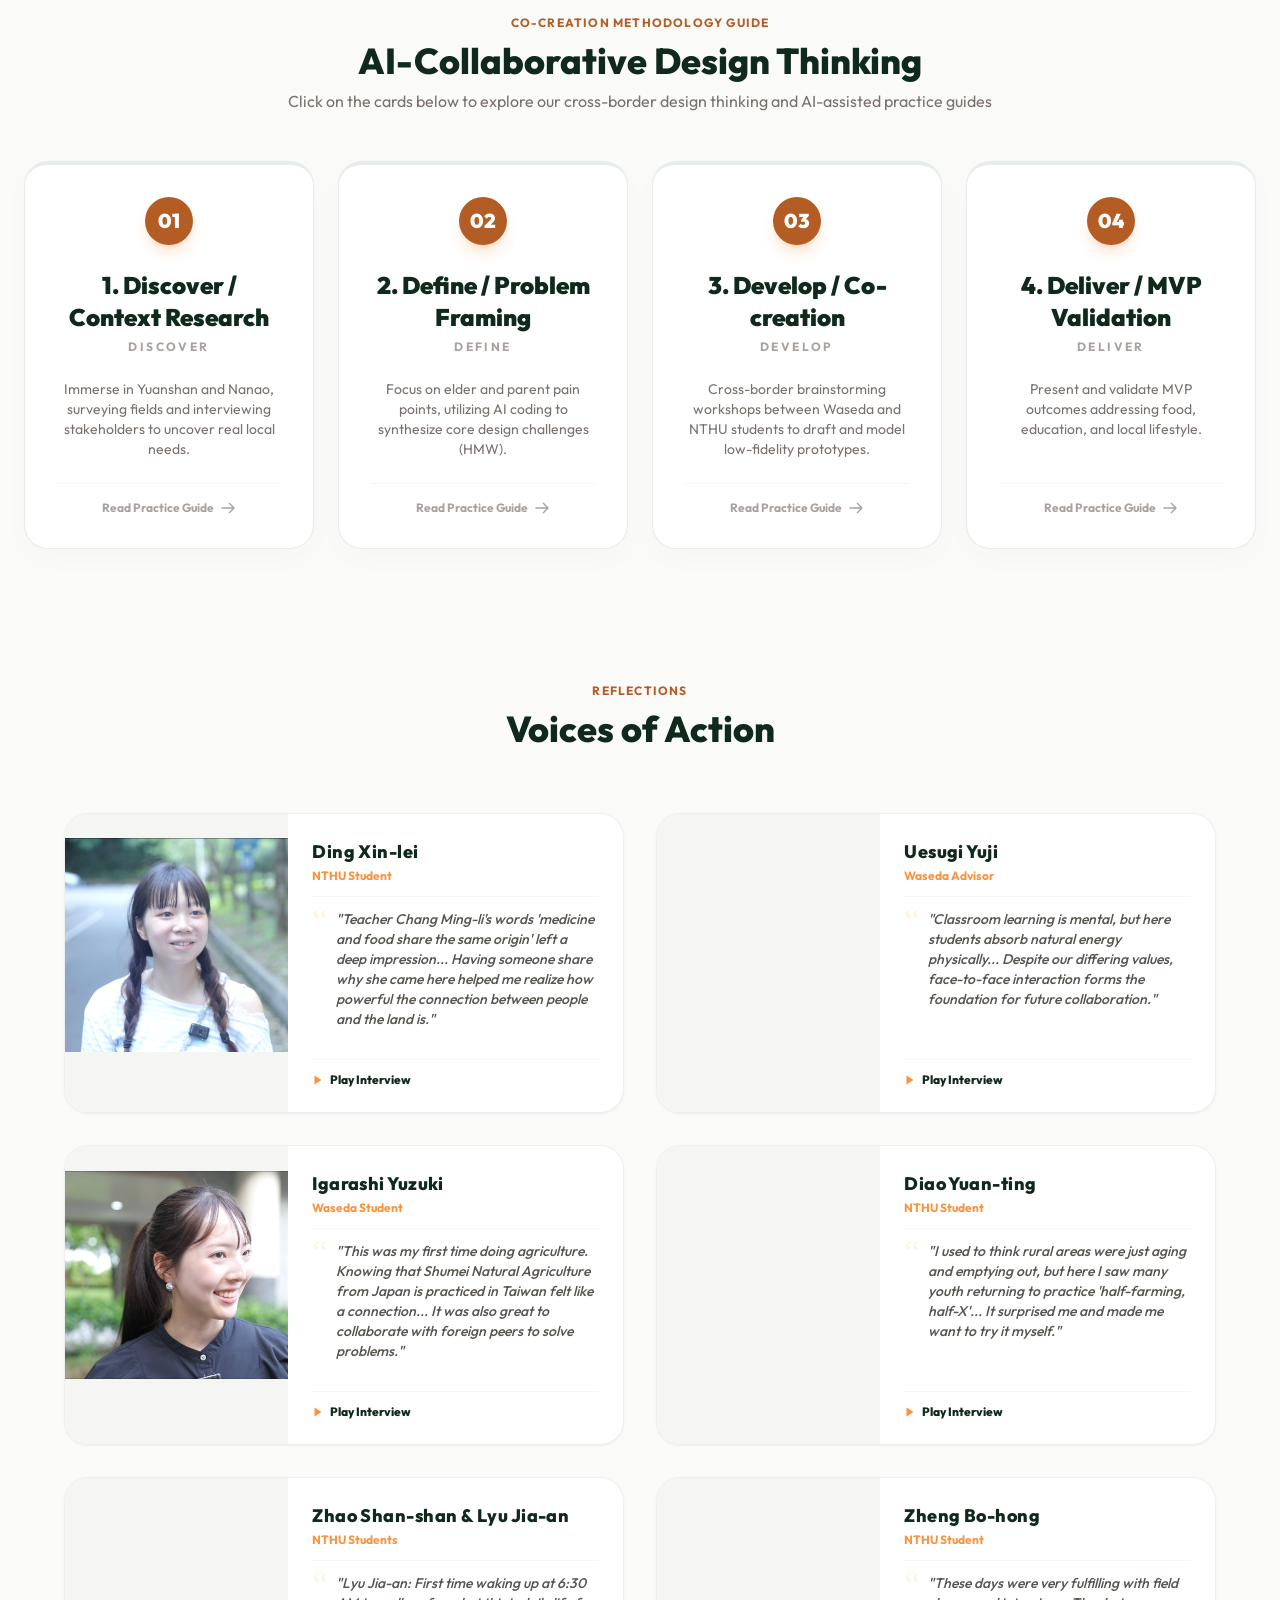
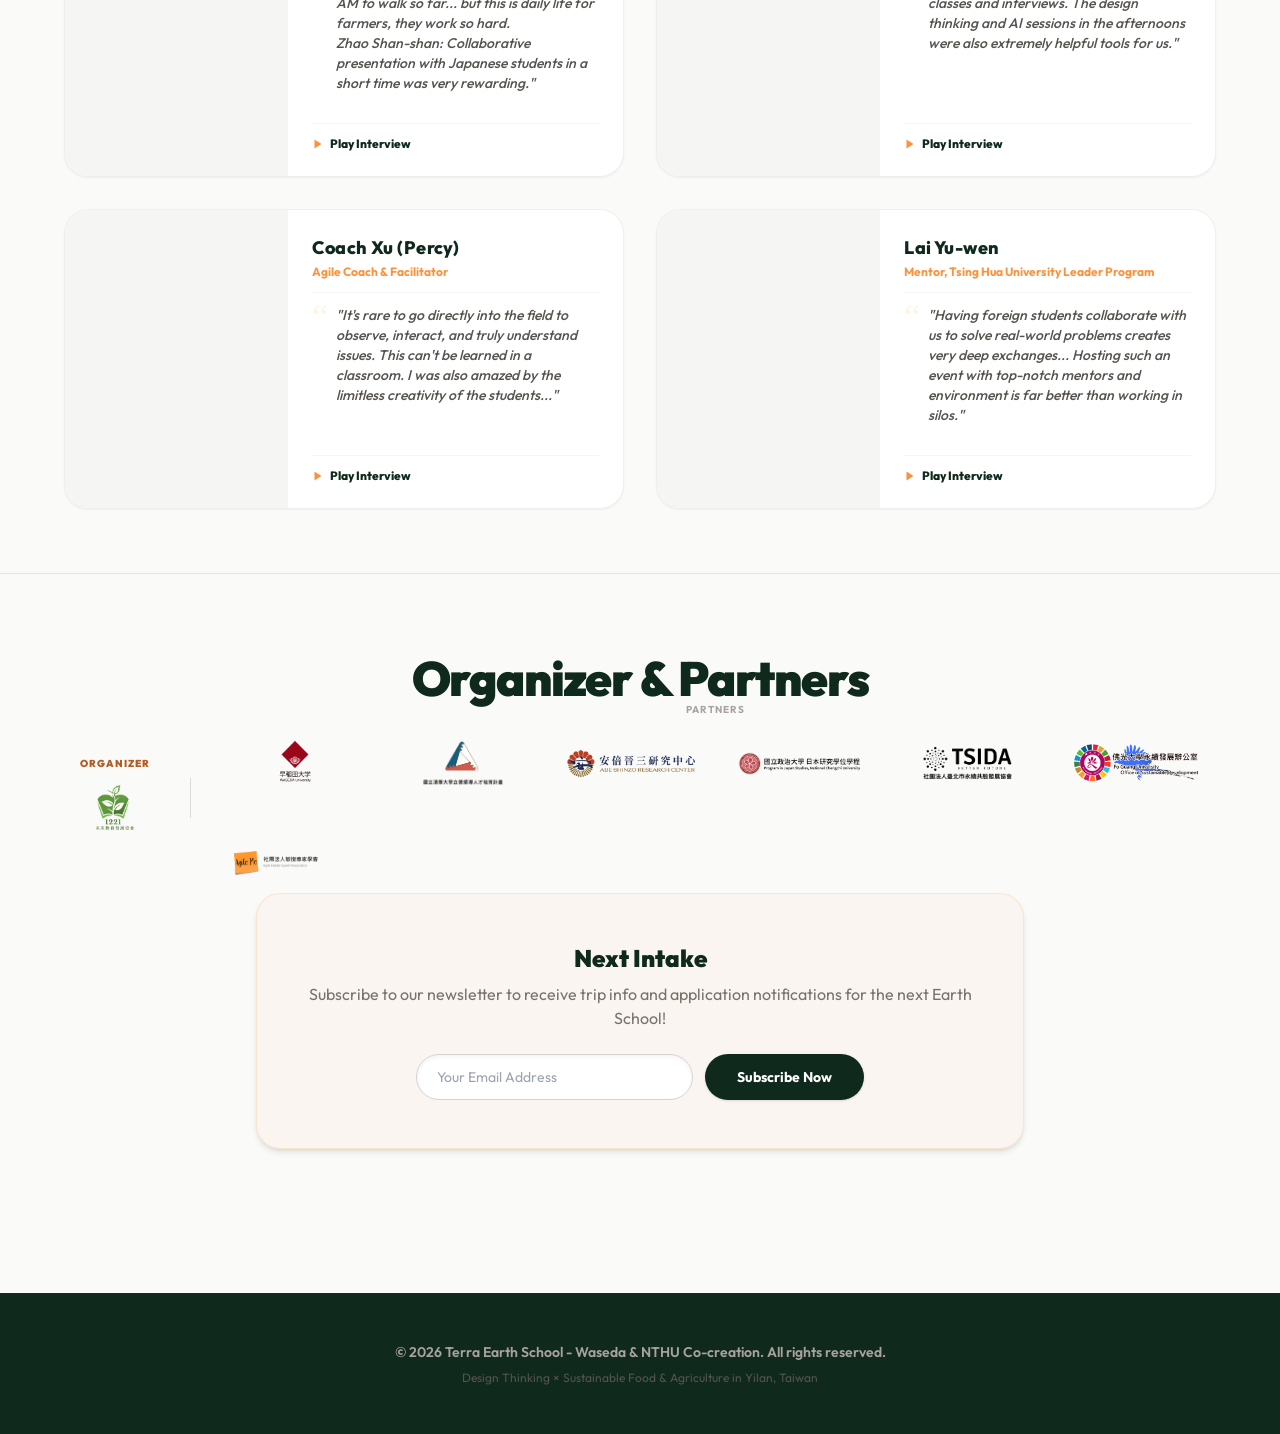
==== commit 35fe8d63: "feat: update Lai Yu-wen title to Tsing Hua University Leader Program Mentor across translation pages" ====
--- a/index-en.html
+++ b/index-en.html
@@ -956,7 +956,7 @@
           <div class="w-full sm:w-[60%] p-6 flex flex-col justify-between overflow-hidden">
             <div>
               <h3 class="font-extrabold text-base md:text-lg text-[#0F2A1C] tracking-wide group-hover:text-[#B35C24] transition-colors truncate">Lai Yu-wen</h3>
-              <span class="text-orange-400 text-xs font-bold mt-0.5 block truncate">Project Leader</span>
+              <span class="text-orange-400 text-xs font-bold mt-0.5 block truncate">Mentor, Tsing Hua University Leader Program</span>
             </div>
             <div class="flex-grow flex flex-col justify-start relative mt-3 pt-3 border-t border-stone-100 overflow-hidden">
               <span class="text-4xl text-orange-200/30 font-serif absolute top-1 left-0 select-none">“</span>
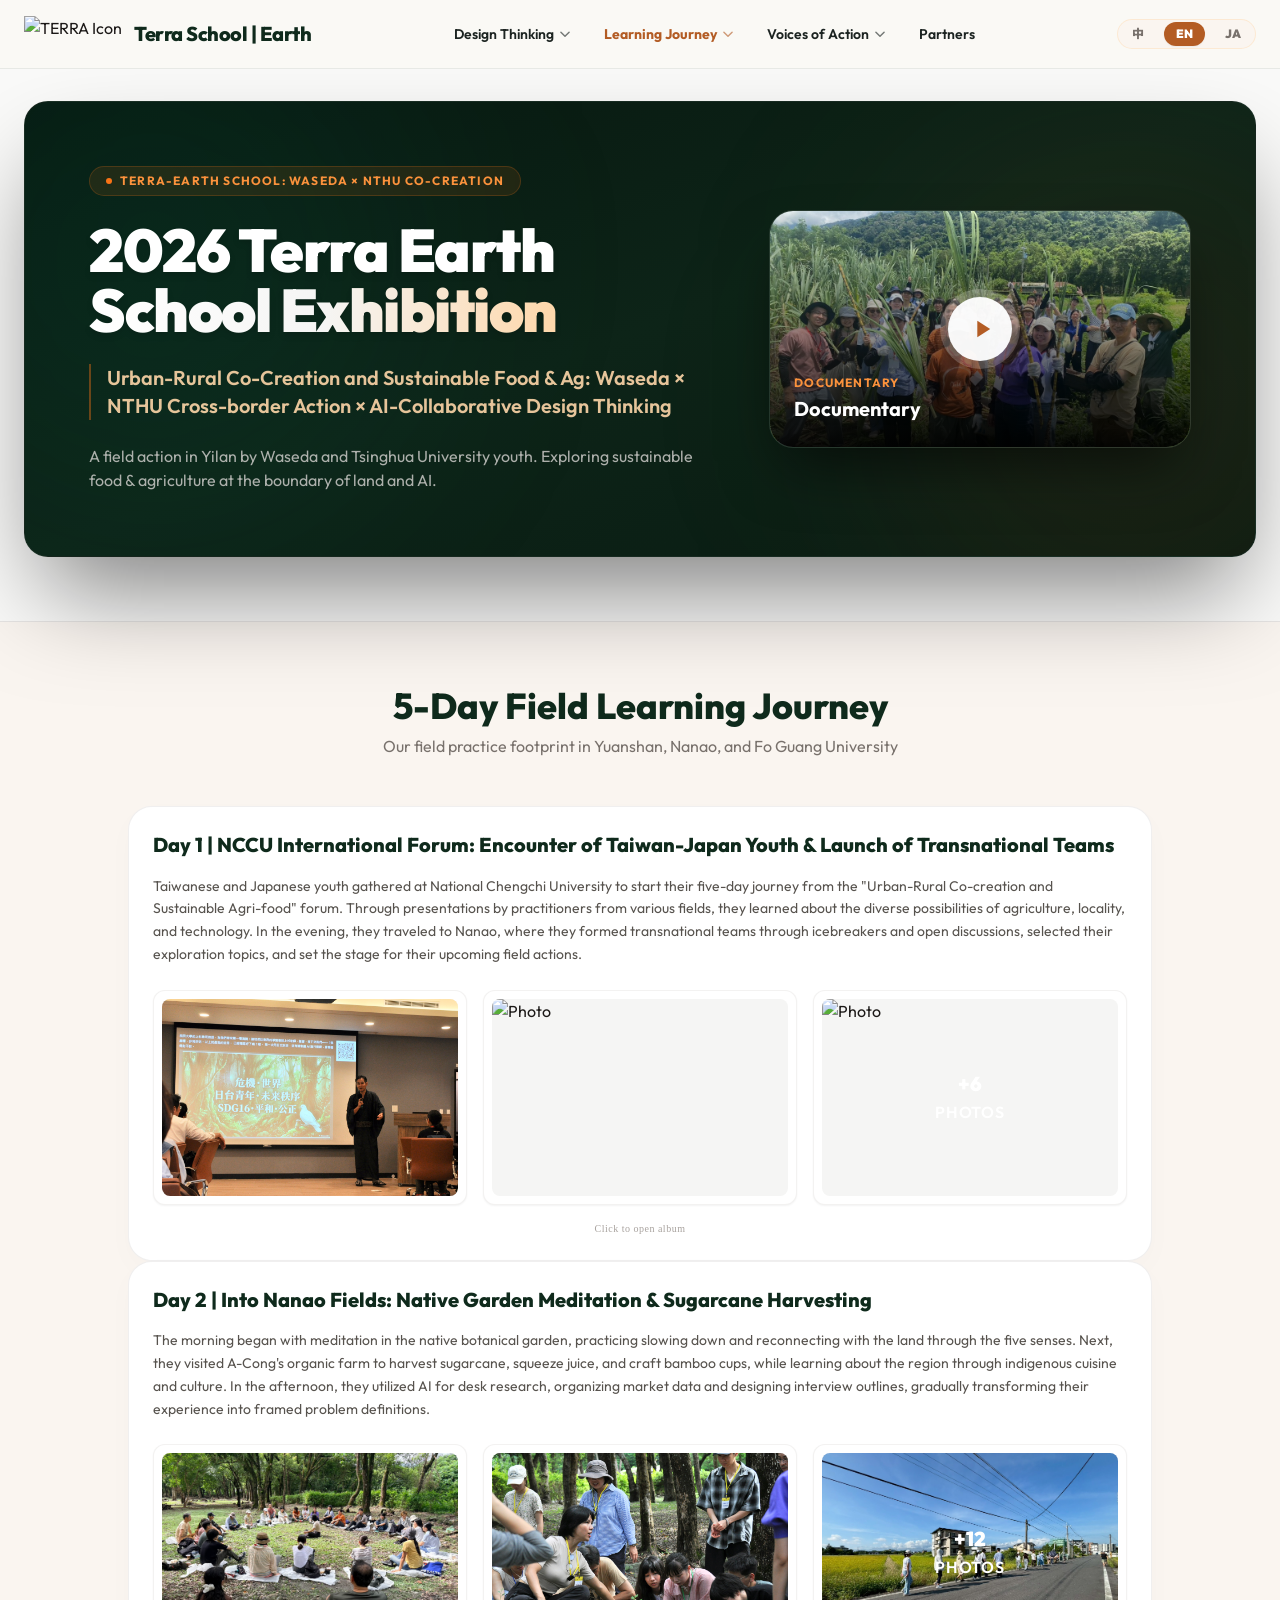
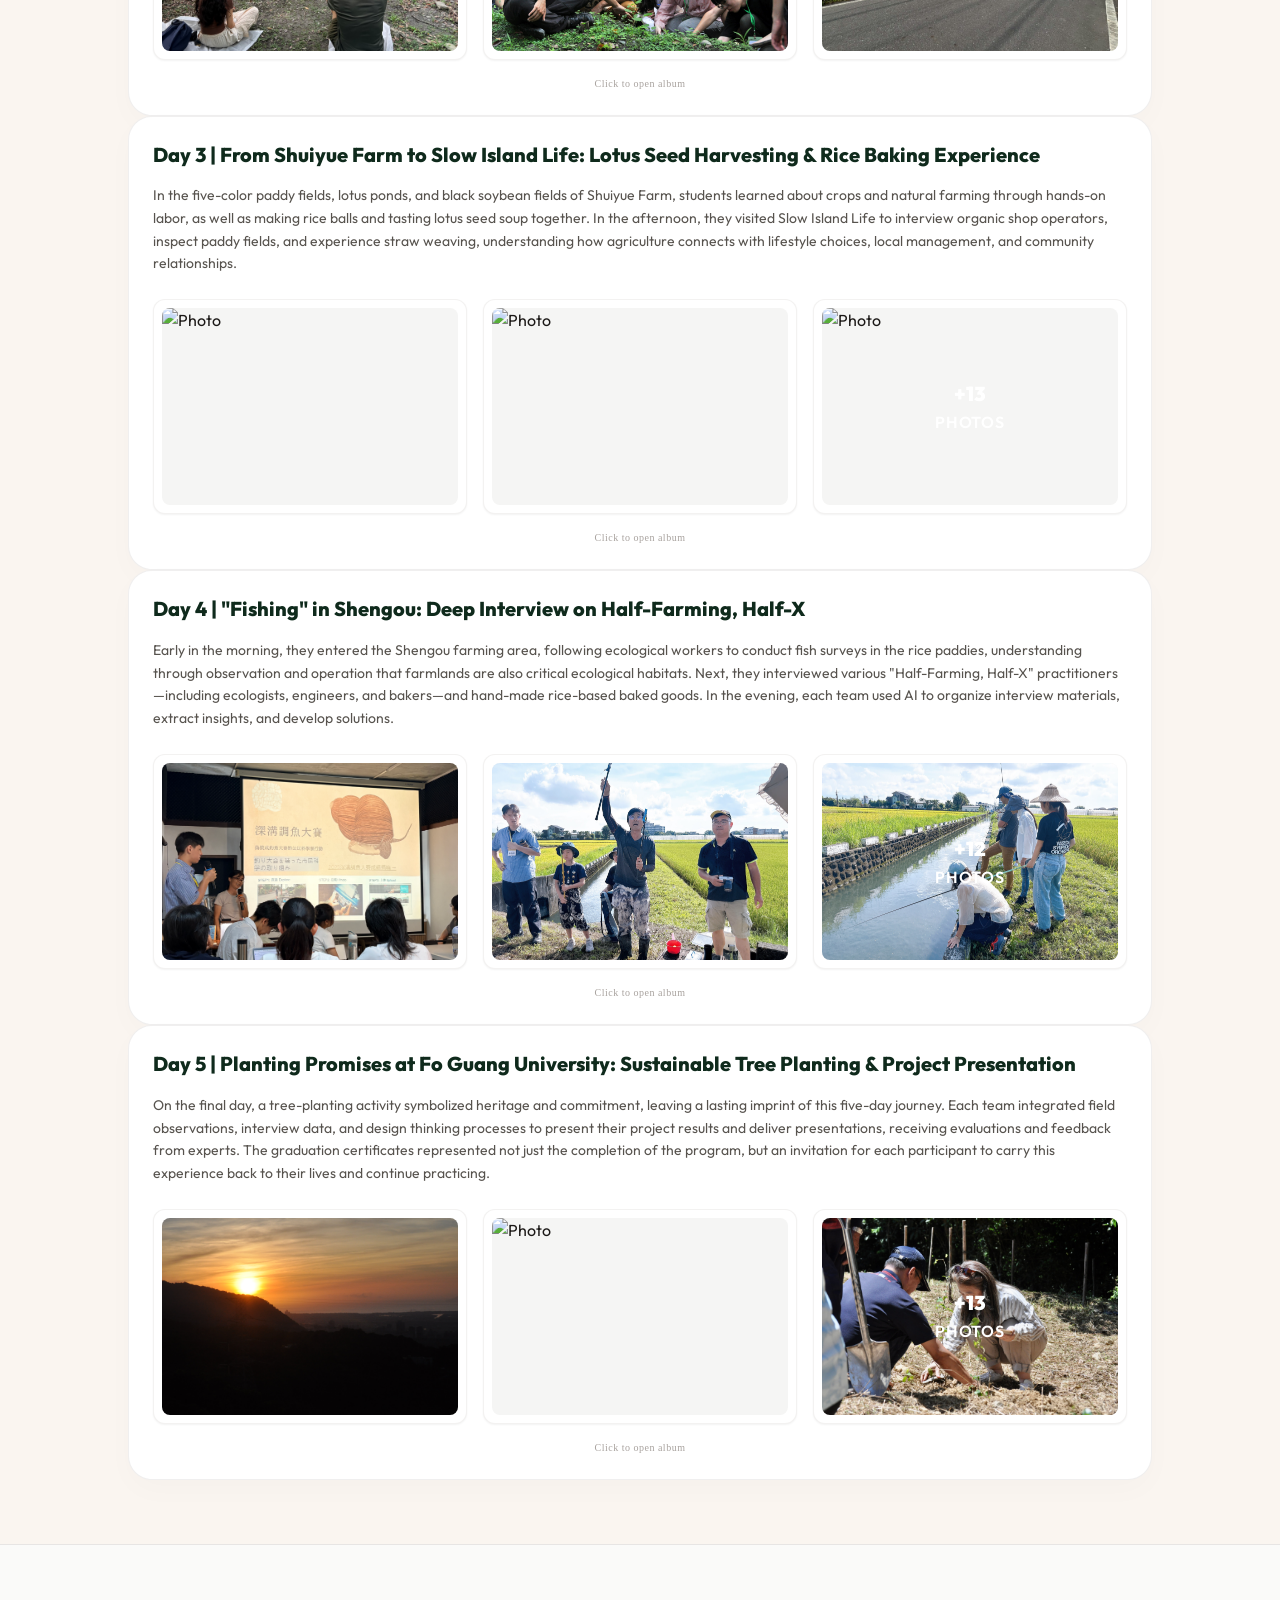
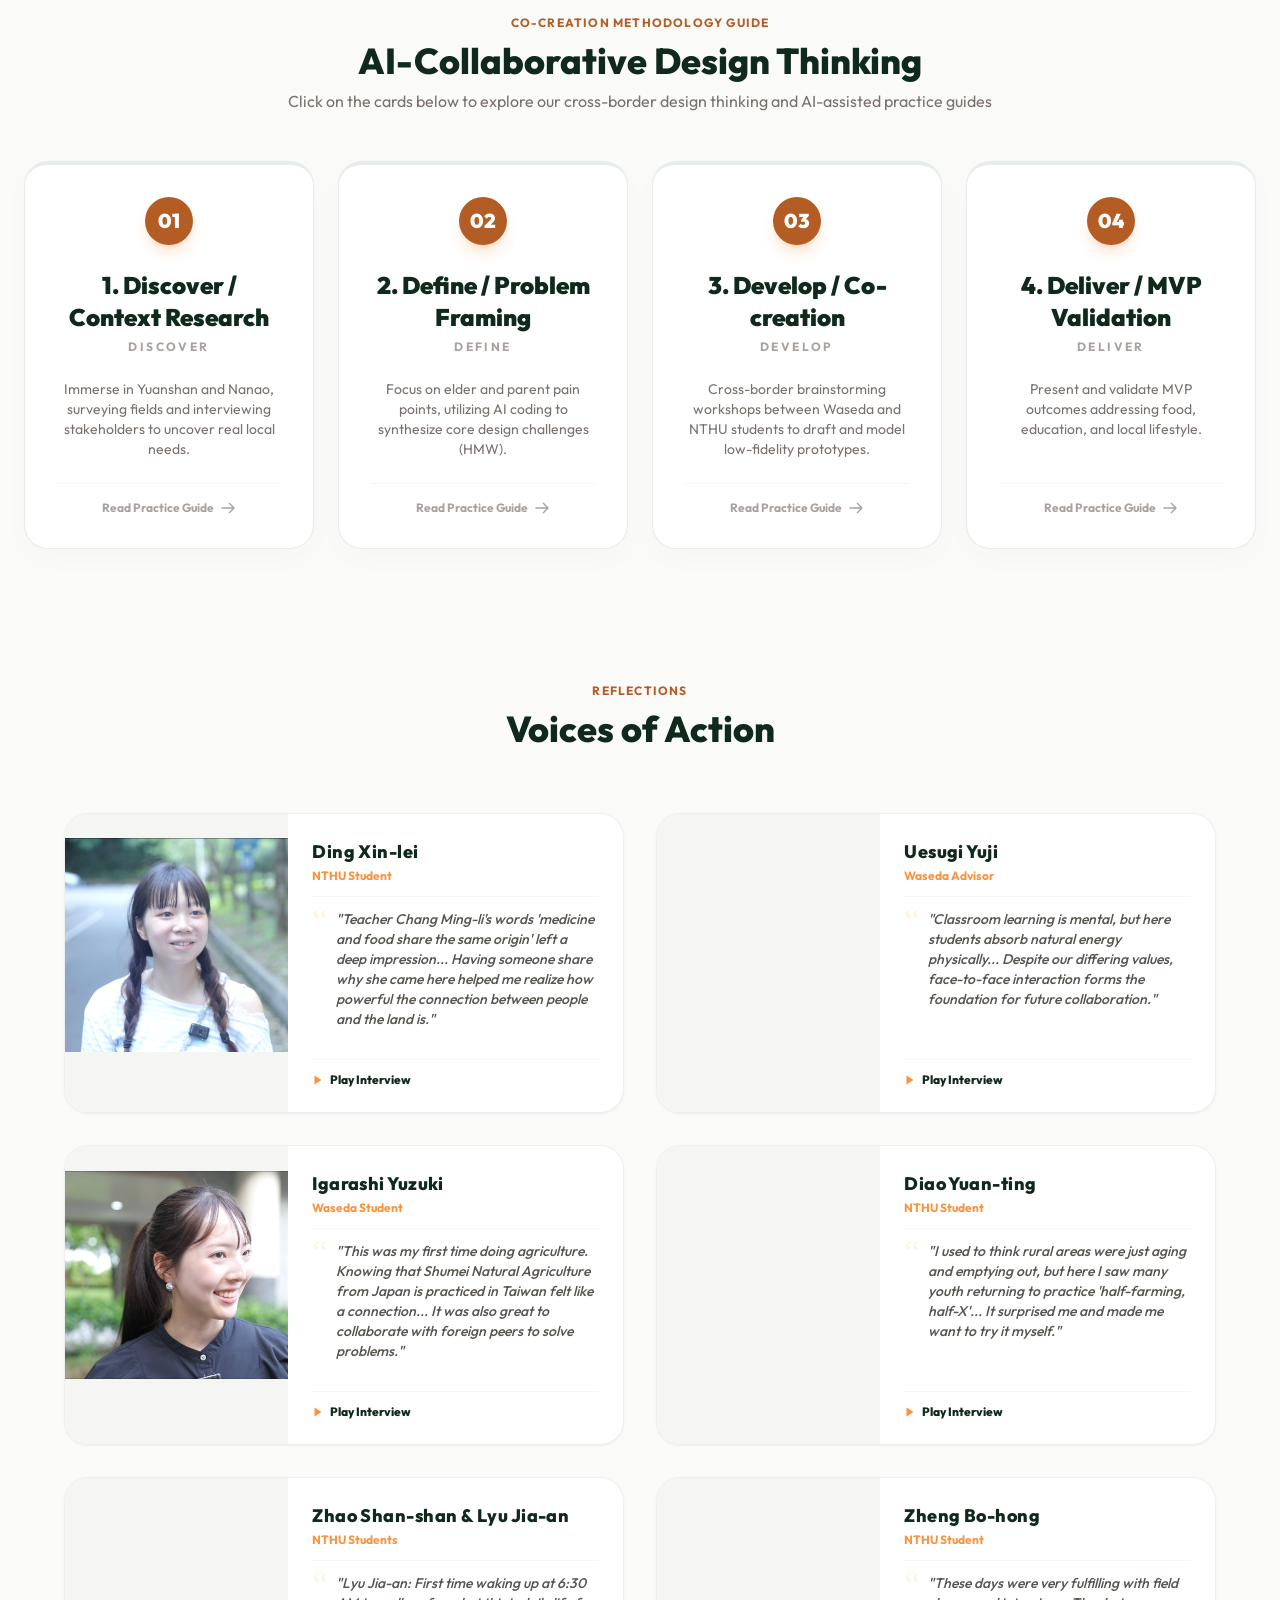
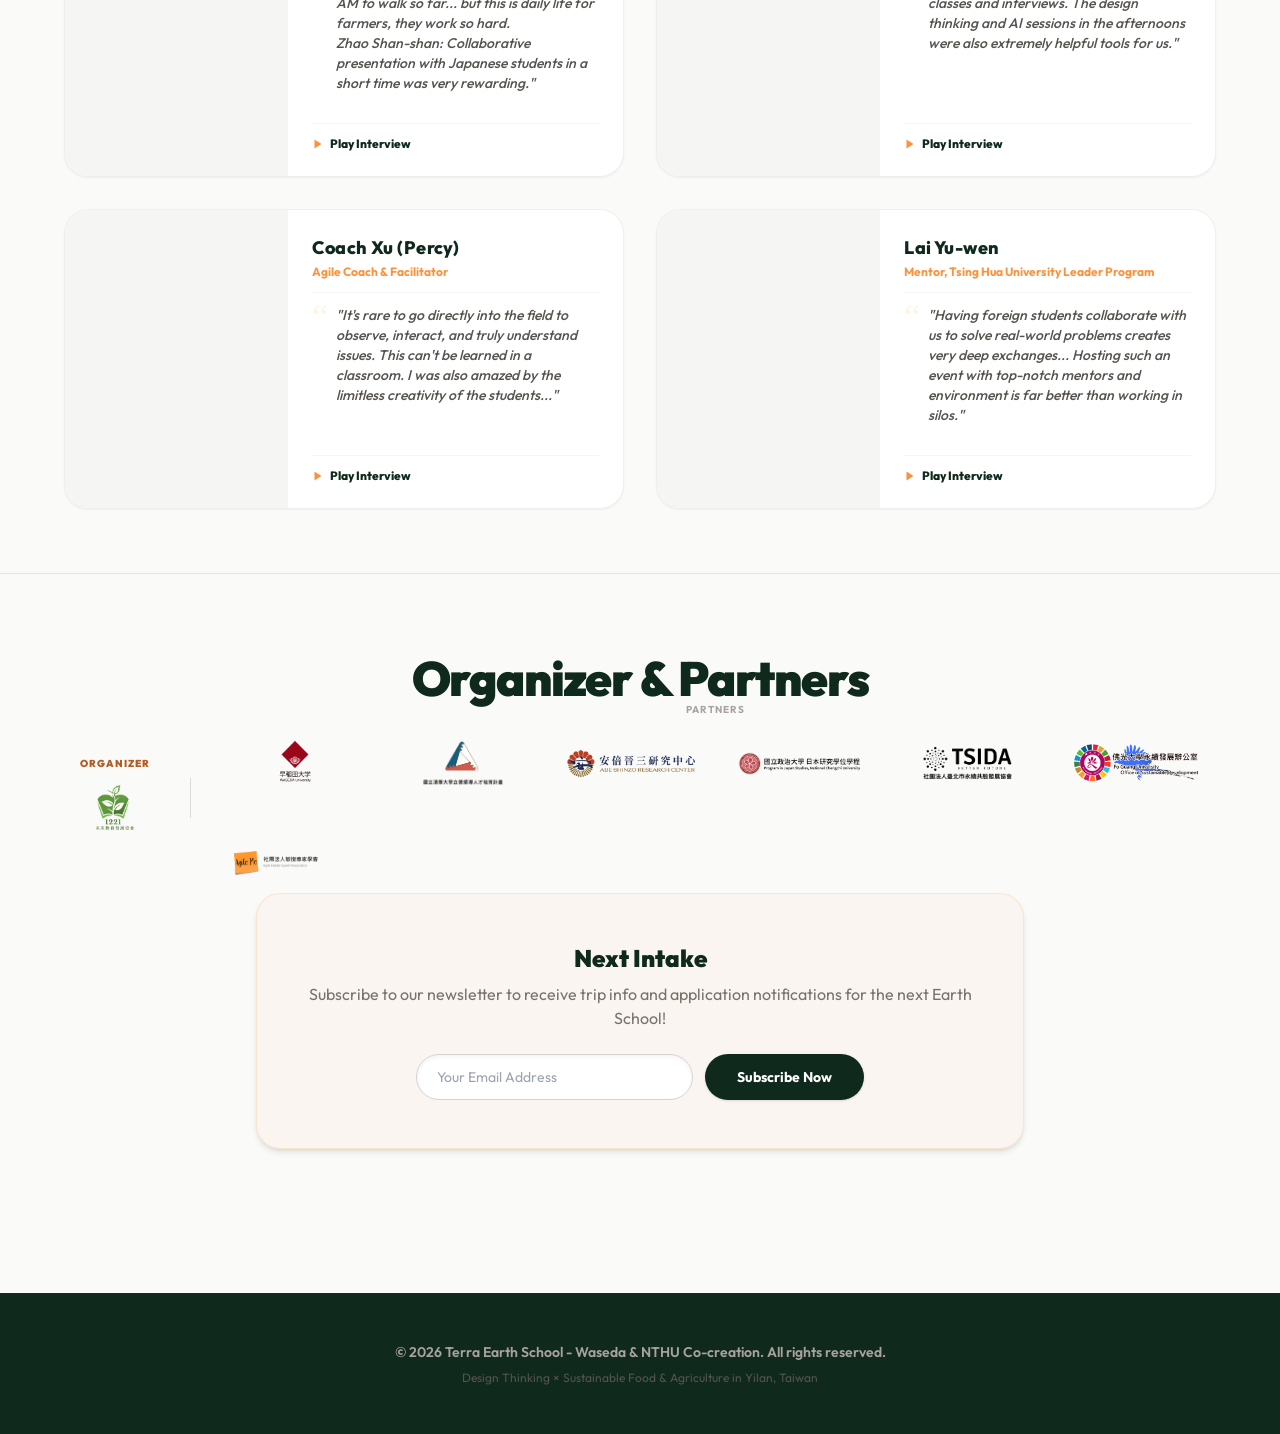
==== commit 94e577c9: "Implement dynamic Scrollspy highlighting for homepages (timeline, methodology, quotes, partners)" ====
--- a/index-en.html
+++ b/index-en.html
@@ -1405,6 +1405,41 @@
 
     // Persist Language Settings in LocalStorage
     localStorage.setItem('terra-lang', 'en');
+
+    // Navigation Scrollspy Highlight Controller
+    (function() {
+      const scrollspySections = ['timeline', 'methodology', 'quotes', 'partners'];
+      const scrollspyLinks = {};
+      scrollspySections.forEach(id => {
+        scrollspyLinks[id] = document.querySelector(`nav a[href$="#${id}"]`);
+      });
+
+      const observerOptions = {
+        root: null,
+        rootMargin: '-35% 0px -55% 0px',
+        threshold: 0
+      };
+
+      const observer = new IntersectionObserver((entries) => {
+        entries.forEach(entry => {
+          if (entry.isIntersecting) {
+            const id = entry.target.id;
+            // Deactivate all
+            Object.values(scrollspyLinks).forEach(link => {
+              if (link) link.classList.remove('text-[#B35C24]', 'font-bold');
+            });
+            // Activate active
+            const activeLink = scrollspyLinks[id];
+            if (activeLink) activeLink.classList.add('text-[#B35C24]', 'font-bold');
+          }
+        });
+      }, observerOptions);
+
+      scrollspySections.forEach(id => {
+        const section = document.getElementById(id);
+        if (section) observer.observe(section);
+      });
+    })();
   </script>
 
 
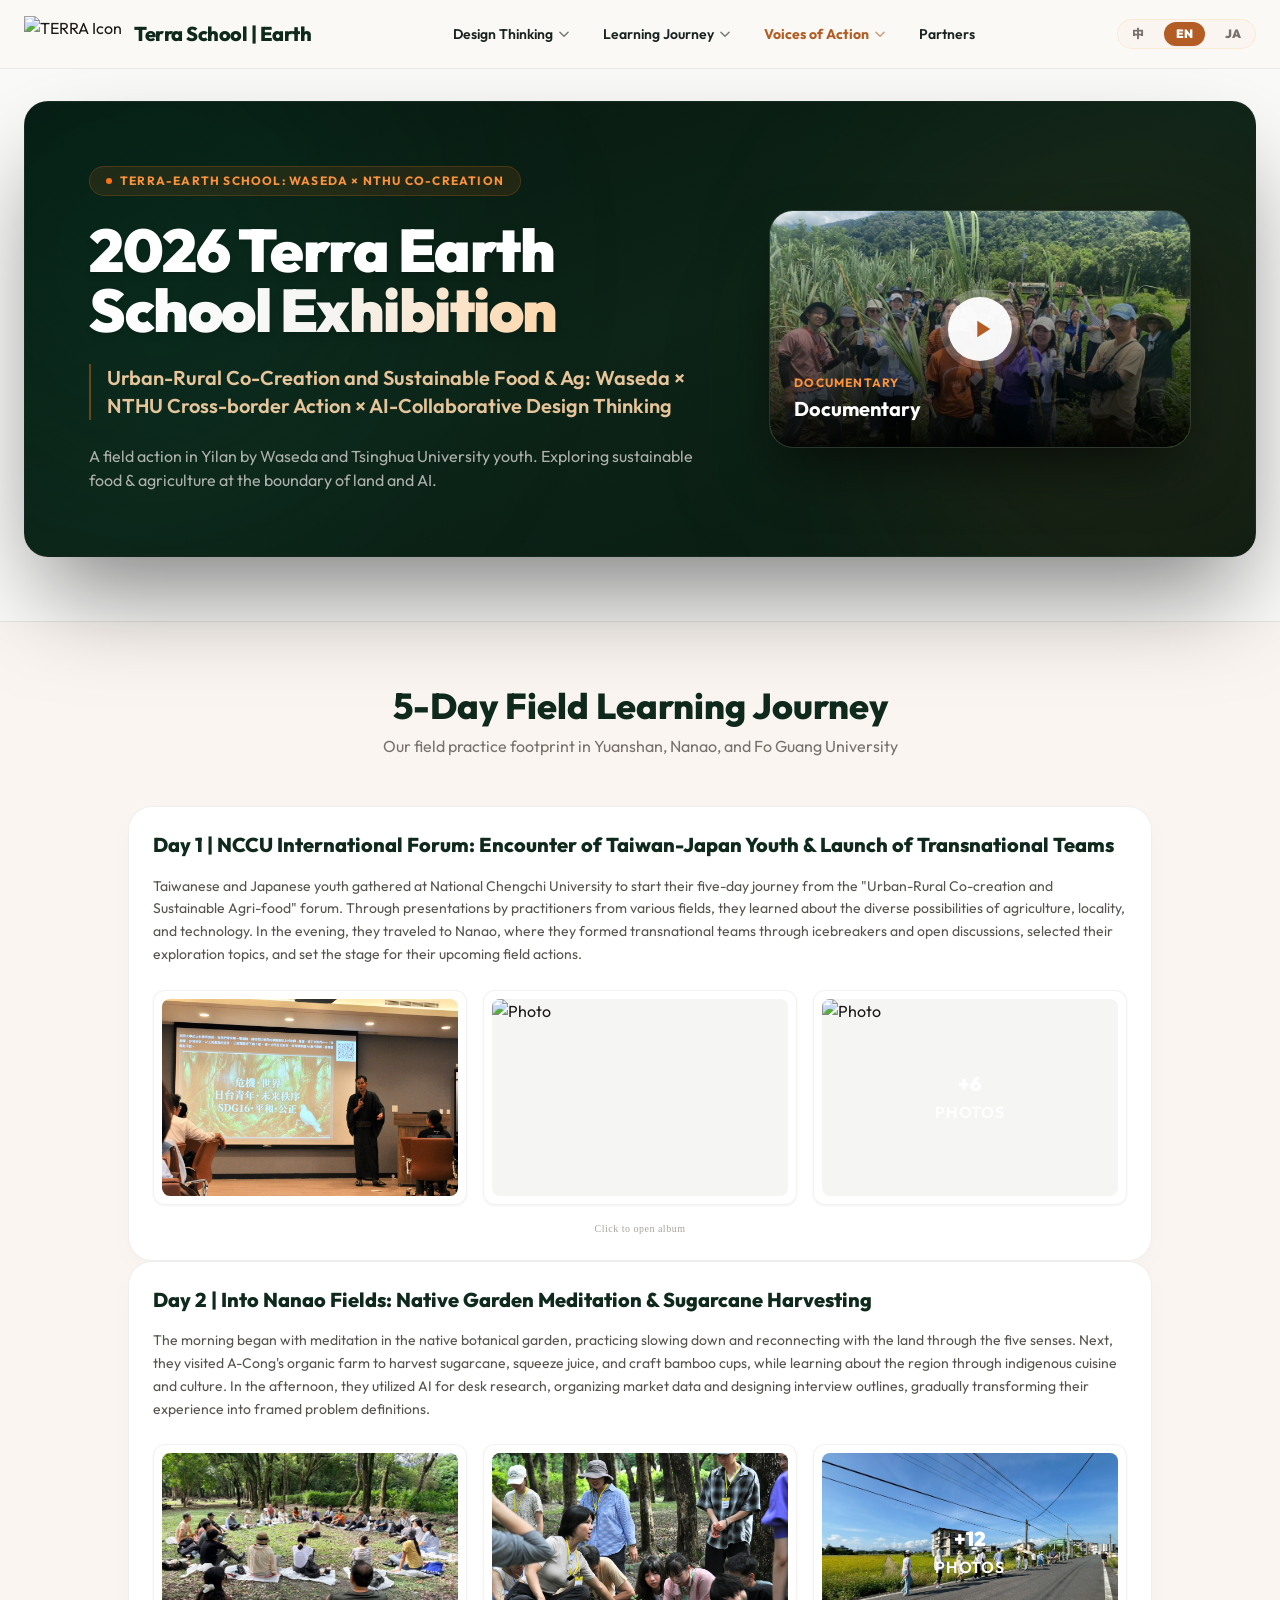
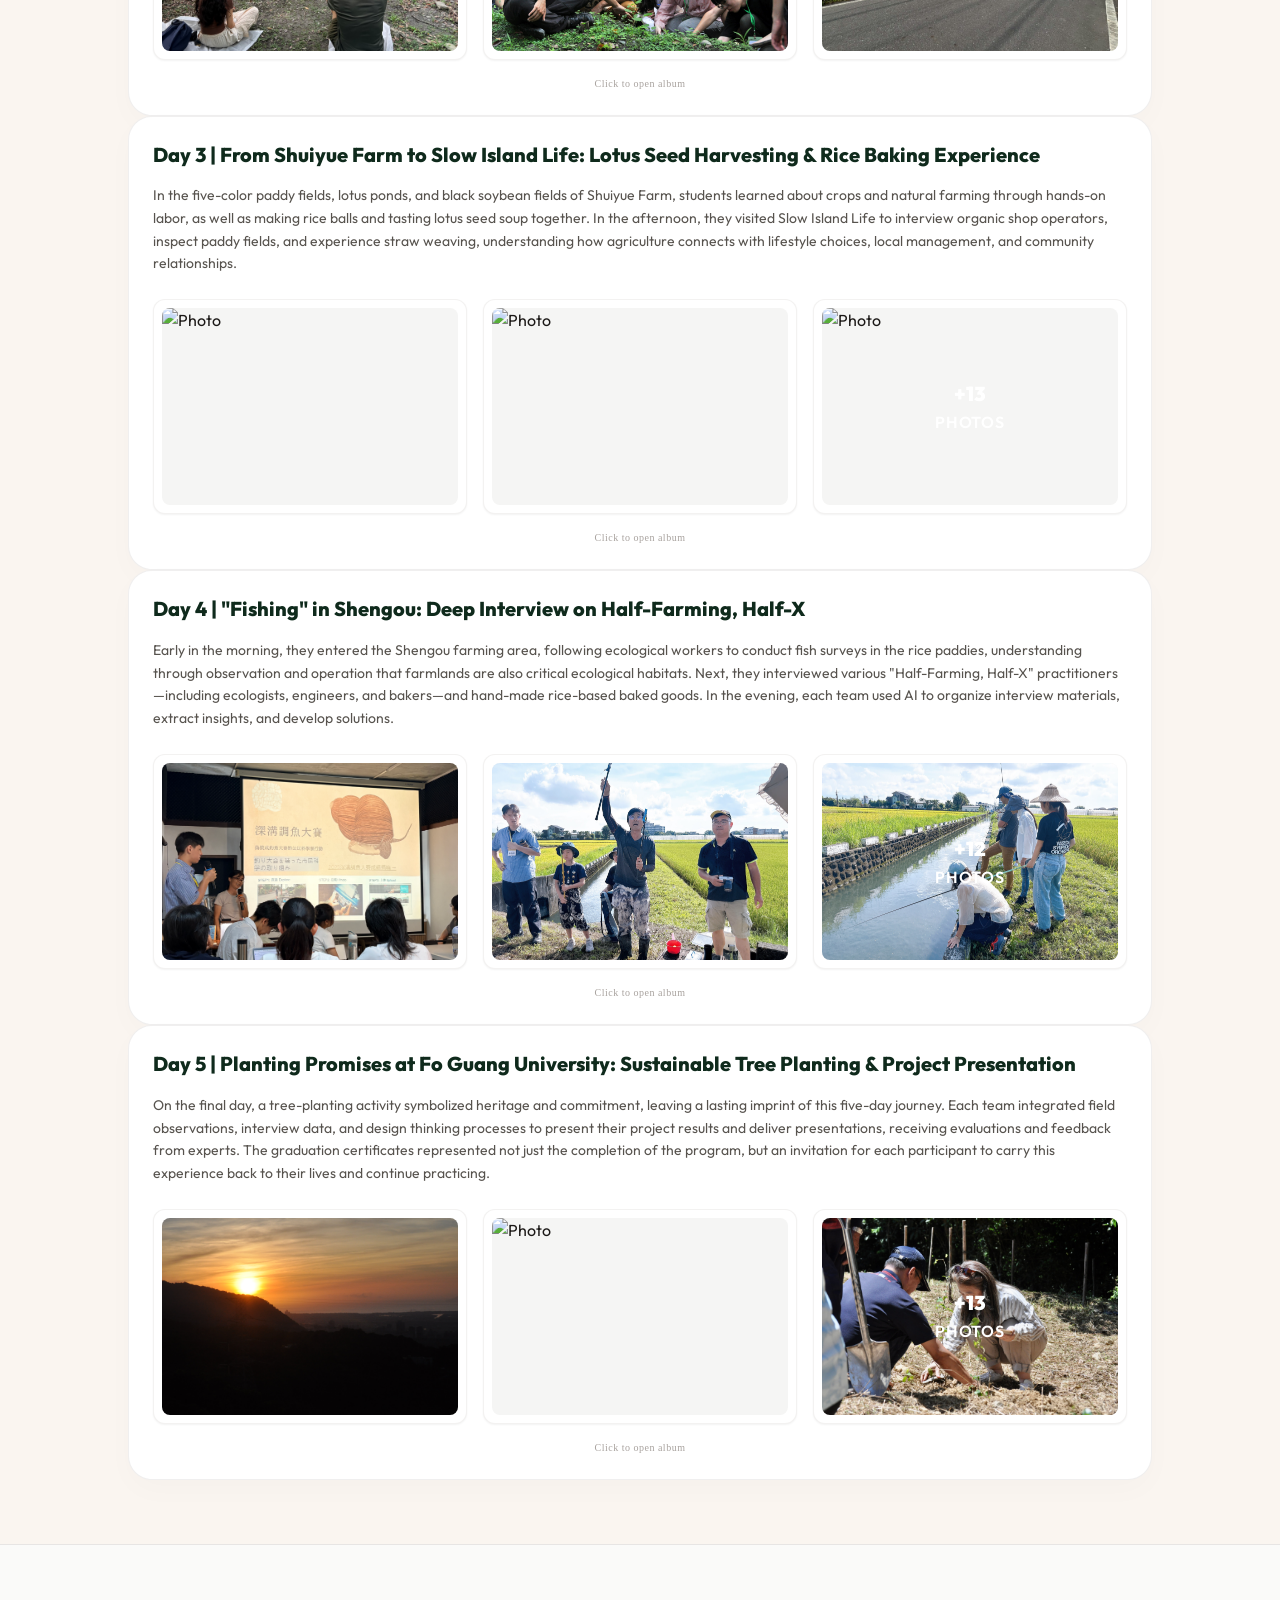
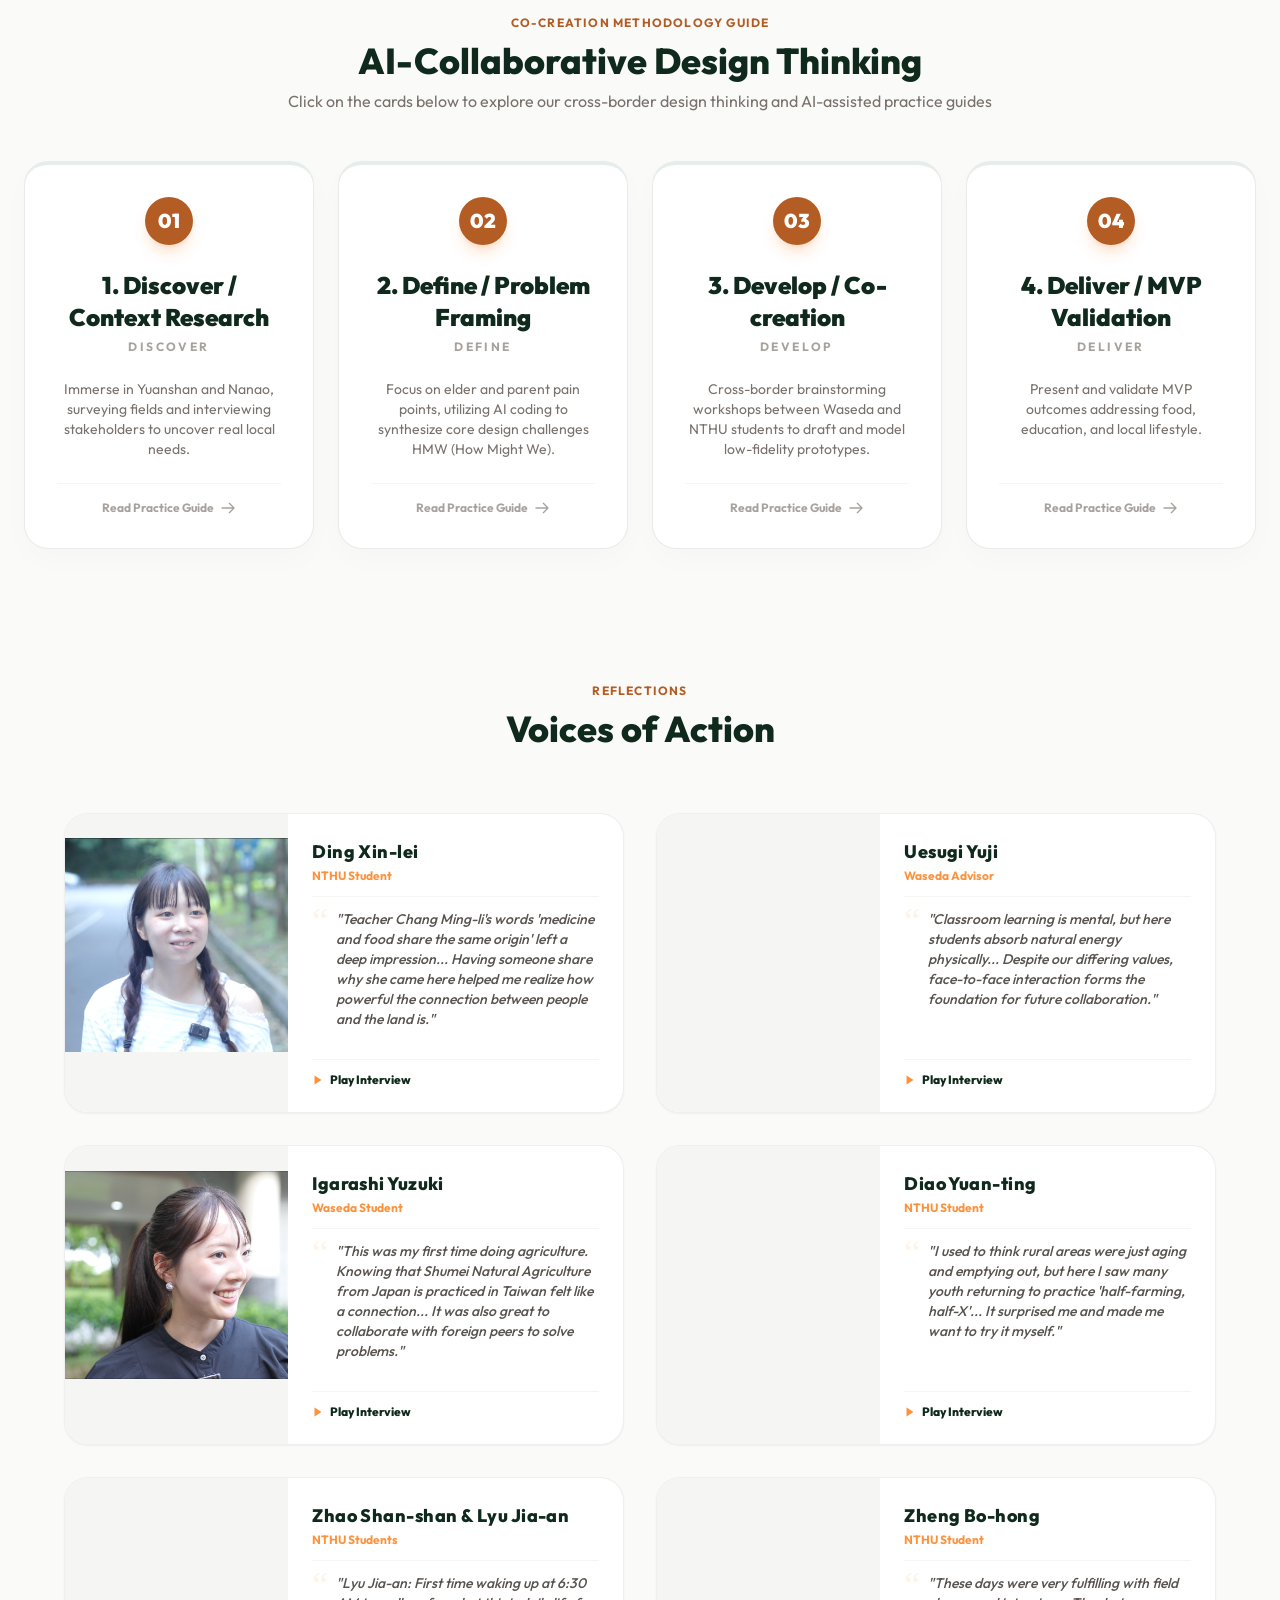
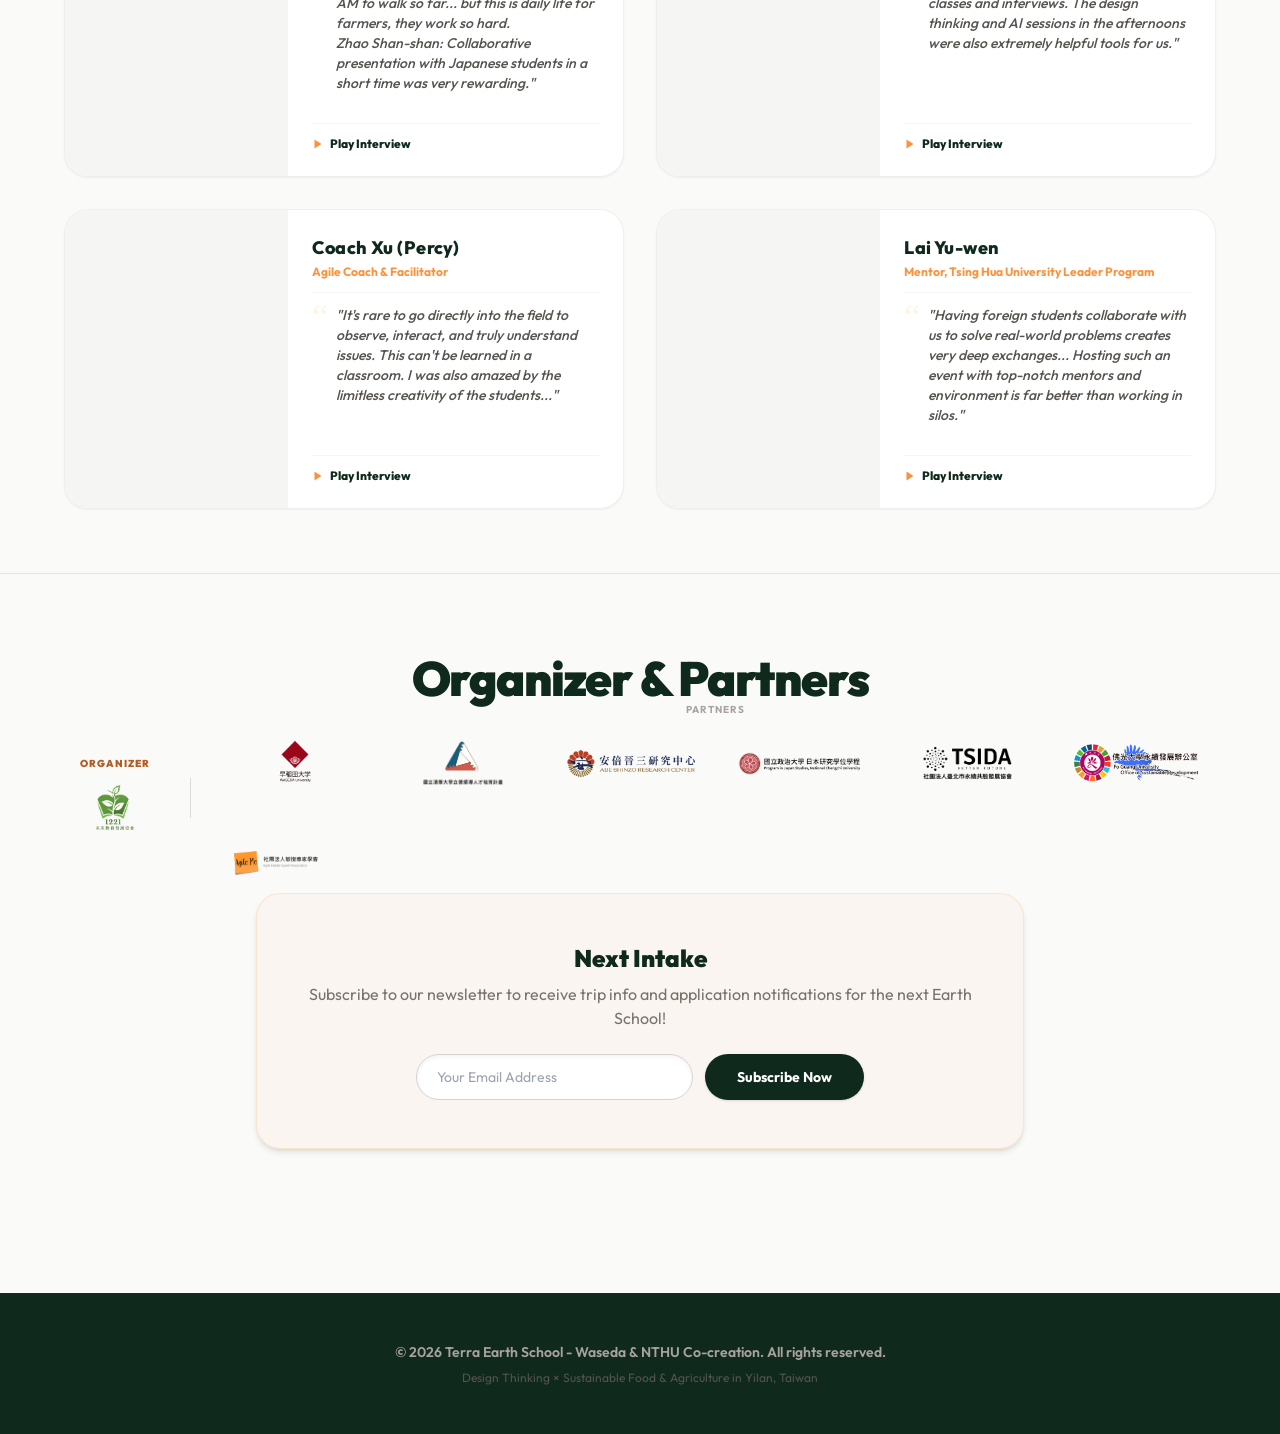
==== commit 55e22414: "Clarify HMW definition at its absolute first occurrence in the homepage Define cards" ====
--- a/index-en.html
+++ b/index-en.html
@@ -363,7 +363,7 @@
         <!-- Cards List Container -->
         <div class="flex flex-col gap-10 max-w-5xl mx-auto">
           <!-- Day 1 Card -->
-          <div class="bg-white p-6 sm:p-8 rounded-3xl border border-stone-200/60 shadow-[0_10px_30px_rgba(0,0,0,0.02)] hover:shadow-[0_20px_45px_rgba(0,0,0,0.05)] transition-all duration-300 flex flex-col w-full">
+          <div id="day1" class="scroll-mt-28 bg-white p-6 sm:p-8 rounded-3xl border border-stone-200/60 shadow-[0_10px_30px_rgba(0,0,0,0.02)] hover:shadow-[0_20px_45px_rgba(0,0,0,0.05)] transition-all duration-300 flex flex-col w-full">
             <!-- Title -->
             <h3 class="text-xl sm:text-2xl font-extrabold text-[#0F2A1C] leading-snug mb-4">
               Day 1 | NCCU International Forum: Encounter of Taiwan-Japan Youth & Launch of Transnational Teams
@@ -411,7 +411,7 @@
             </div>
           </div>
           <!-- Day 2 Card -->
-          <div class="bg-white p-6 sm:p-8 rounded-3xl border border-stone-200/60 shadow-[0_10px_30px_rgba(0,0,0,0.02)] hover:shadow-[0_20px_45px_rgba(0,0,0,0.05)] transition-all duration-300 flex flex-col w-full">
+          <div id="day2" class="scroll-mt-28 bg-white p-6 sm:p-8 rounded-3xl border border-stone-200/60 shadow-[0_10px_30px_rgba(0,0,0,0.02)] hover:shadow-[0_20px_45px_rgba(0,0,0,0.05)] transition-all duration-300 flex flex-col w-full">
             <!-- Title -->
             <h3 class="text-xl sm:text-2xl font-extrabold text-[#0F2A1C] leading-snug mb-4">
               Day 2 | Into Nanao Fields: Native Garden Meditation & Sugarcane Harvesting
@@ -459,7 +459,7 @@
             </div>
           </div>
           <!-- Day 3 Card -->
-          <div class="bg-white p-6 sm:p-8 rounded-3xl border border-stone-200/60 shadow-[0_10px_30px_rgba(0,0,0,0.02)] hover:shadow-[0_20px_45px_rgba(0,0,0,0.05)] transition-all duration-300 flex flex-col w-full">
+          <div id="day3" class="scroll-mt-28 bg-white p-6 sm:p-8 rounded-3xl border border-stone-200/60 shadow-[0_10px_30px_rgba(0,0,0,0.02)] hover:shadow-[0_20px_45px_rgba(0,0,0,0.05)] transition-all duration-300 flex flex-col w-full">
             <!-- Title -->
             <h3 class="text-xl sm:text-2xl font-extrabold text-[#0F2A1C] leading-snug mb-4">
               Day 3 | From Shuiyue Farm to Slow Island Life: Lotus Seed Harvesting & Rice Baking Experience
@@ -507,7 +507,7 @@
             </div>
           </div>
           <!-- Day 4 Card -->
-          <div class="bg-white p-6 sm:p-8 rounded-3xl border border-stone-200/60 shadow-[0_10px_30px_rgba(0,0,0,0.02)] hover:shadow-[0_20px_45px_rgba(0,0,0,0.05)] transition-all duration-300 flex flex-col w-full">
+          <div id="day4" class="scroll-mt-28 bg-white p-6 sm:p-8 rounded-3xl border border-stone-200/60 shadow-[0_10px_30px_rgba(0,0,0,0.02)] hover:shadow-[0_20px_45px_rgba(0,0,0,0.05)] transition-all duration-300 flex flex-col w-full">
             <!-- Title -->
             <h3 class="text-xl sm:text-2xl font-extrabold text-[#0F2A1C] leading-snug mb-4">
               Day 4 | "Fishing" in Shengou: Deep Interview on Half-Farming, Half-X
@@ -555,7 +555,7 @@
             </div>
           </div>
           <!-- Day 5 Card -->
-          <div class="bg-white p-6 sm:p-8 rounded-3xl border border-stone-200/60 shadow-[0_10px_30px_rgba(0,0,0,0.02)] hover:shadow-[0_20px_45px_rgba(0,0,0,0.05)] transition-all duration-300 flex flex-col w-full">
+          <div id="day5" class="scroll-mt-28 bg-white p-6 sm:p-8 rounded-3xl border border-stone-200/60 shadow-[0_10px_30px_rgba(0,0,0,0.02)] hover:shadow-[0_20px_45px_rgba(0,0,0,0.05)] transition-all duration-300 flex flex-col w-full">
             <!-- Title -->
             <h3 class="text-xl sm:text-2xl font-extrabold text-[#0F2A1C] leading-snug mb-4">
               Day 5 | Planting Promises at Fo Guang University: Sustainable Tree Planting & Project Presentation
@@ -655,7 +655,7 @@
             DEFINE
           </span>
           <p class="text-stone-500 text-xs md:text-sm leading-relaxed text-center flex-grow">
-            Focus on elder and parent pain points, utilizing AI coding to synthesize core design challenges (HMW).
+            Focus on elder and parent pain points, utilizing AI coding to synthesize core design challenges HMW (How Might We).
           </p>
           <div class="w-full border-t border-stone-100 mt-6 pt-4 flex items-center justify-center gap-1.5 text-xs font-bold text-stone-400 group-hover:text-[#B35C24] transition-all">
             <span>Read Practice Guide</span>
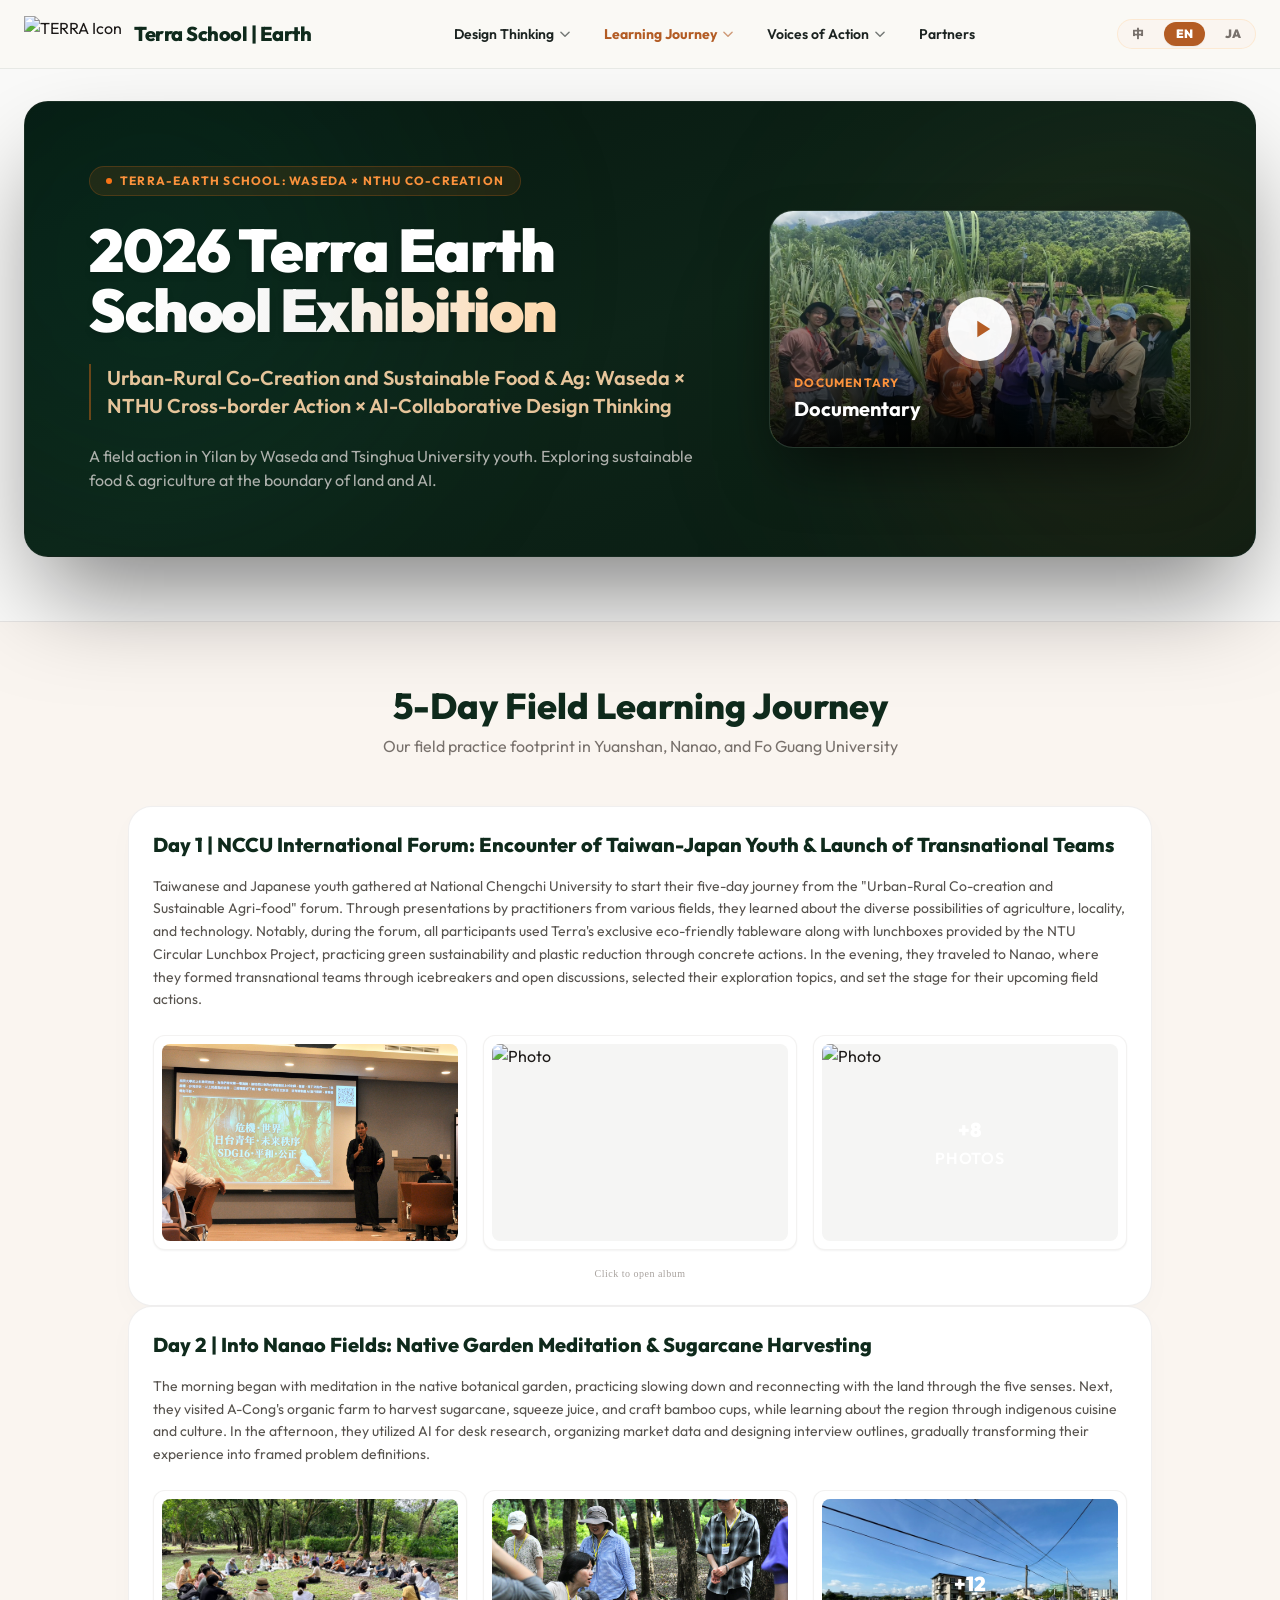
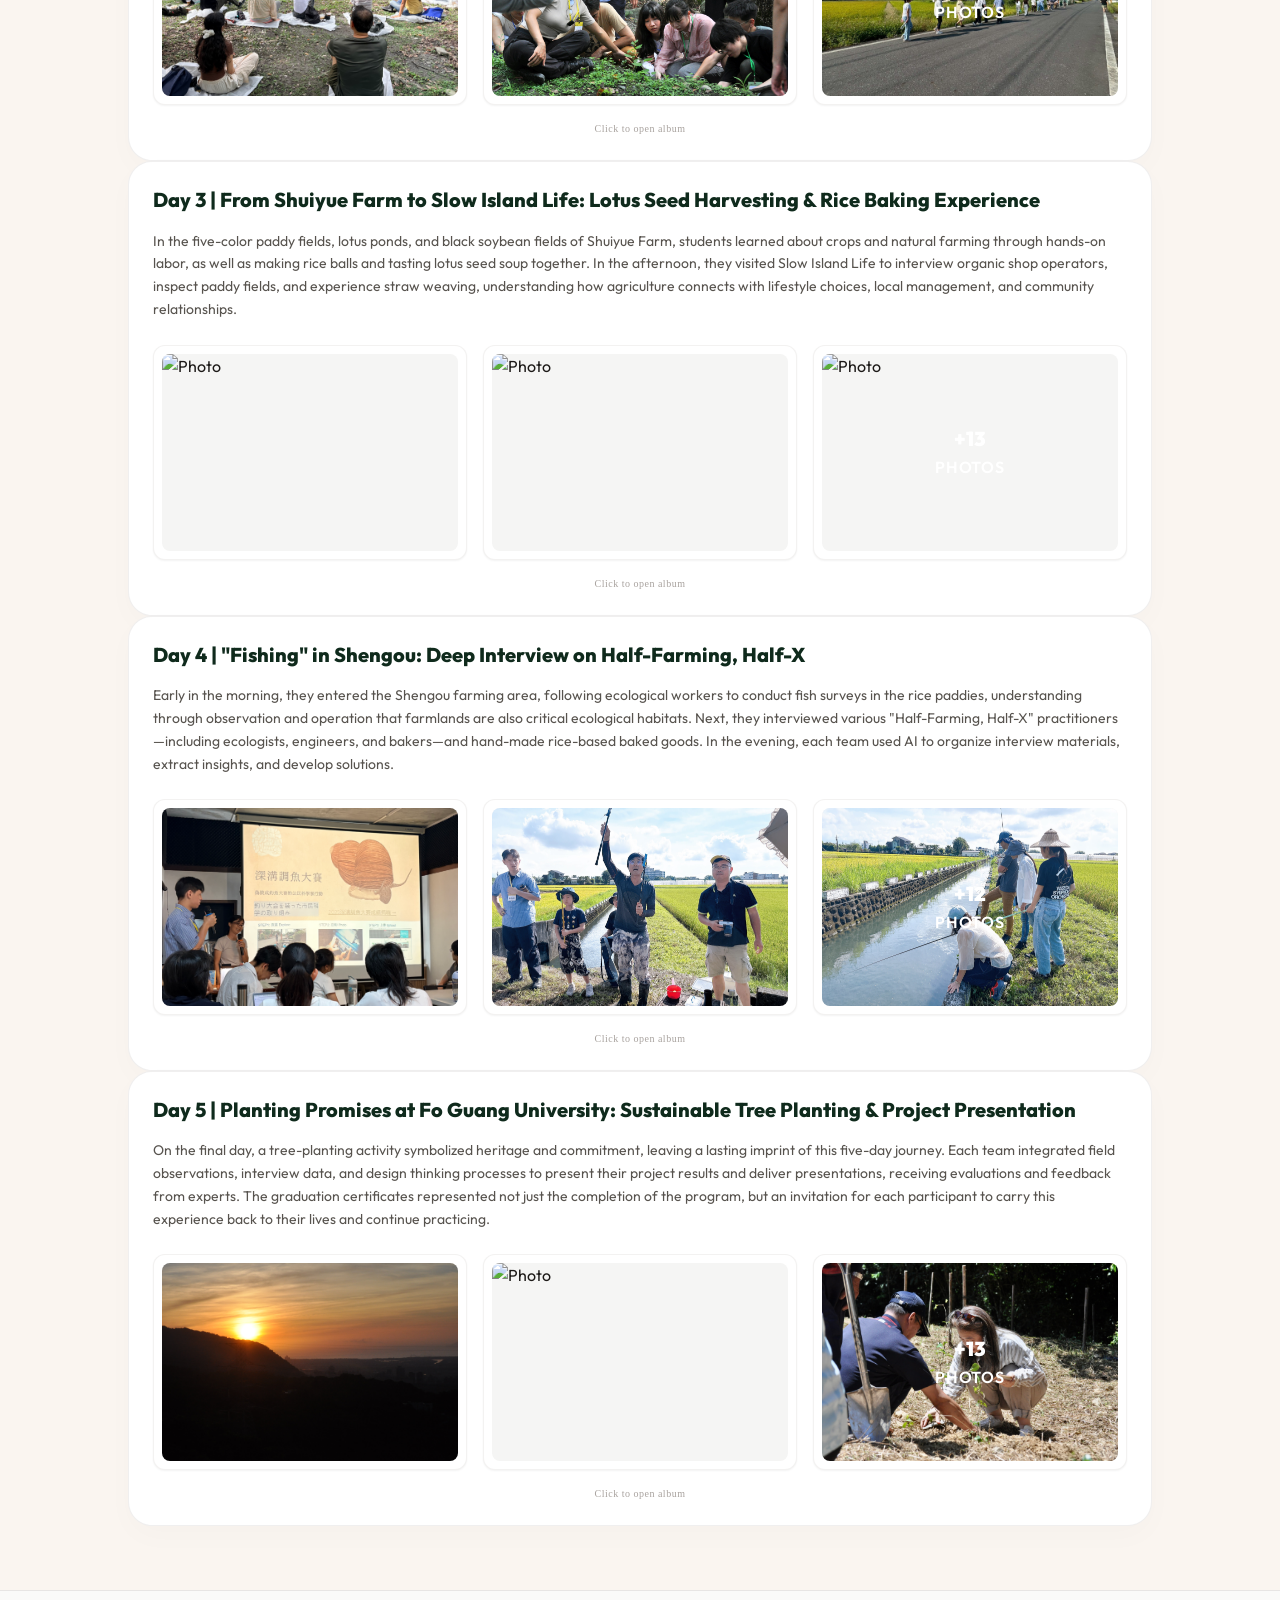
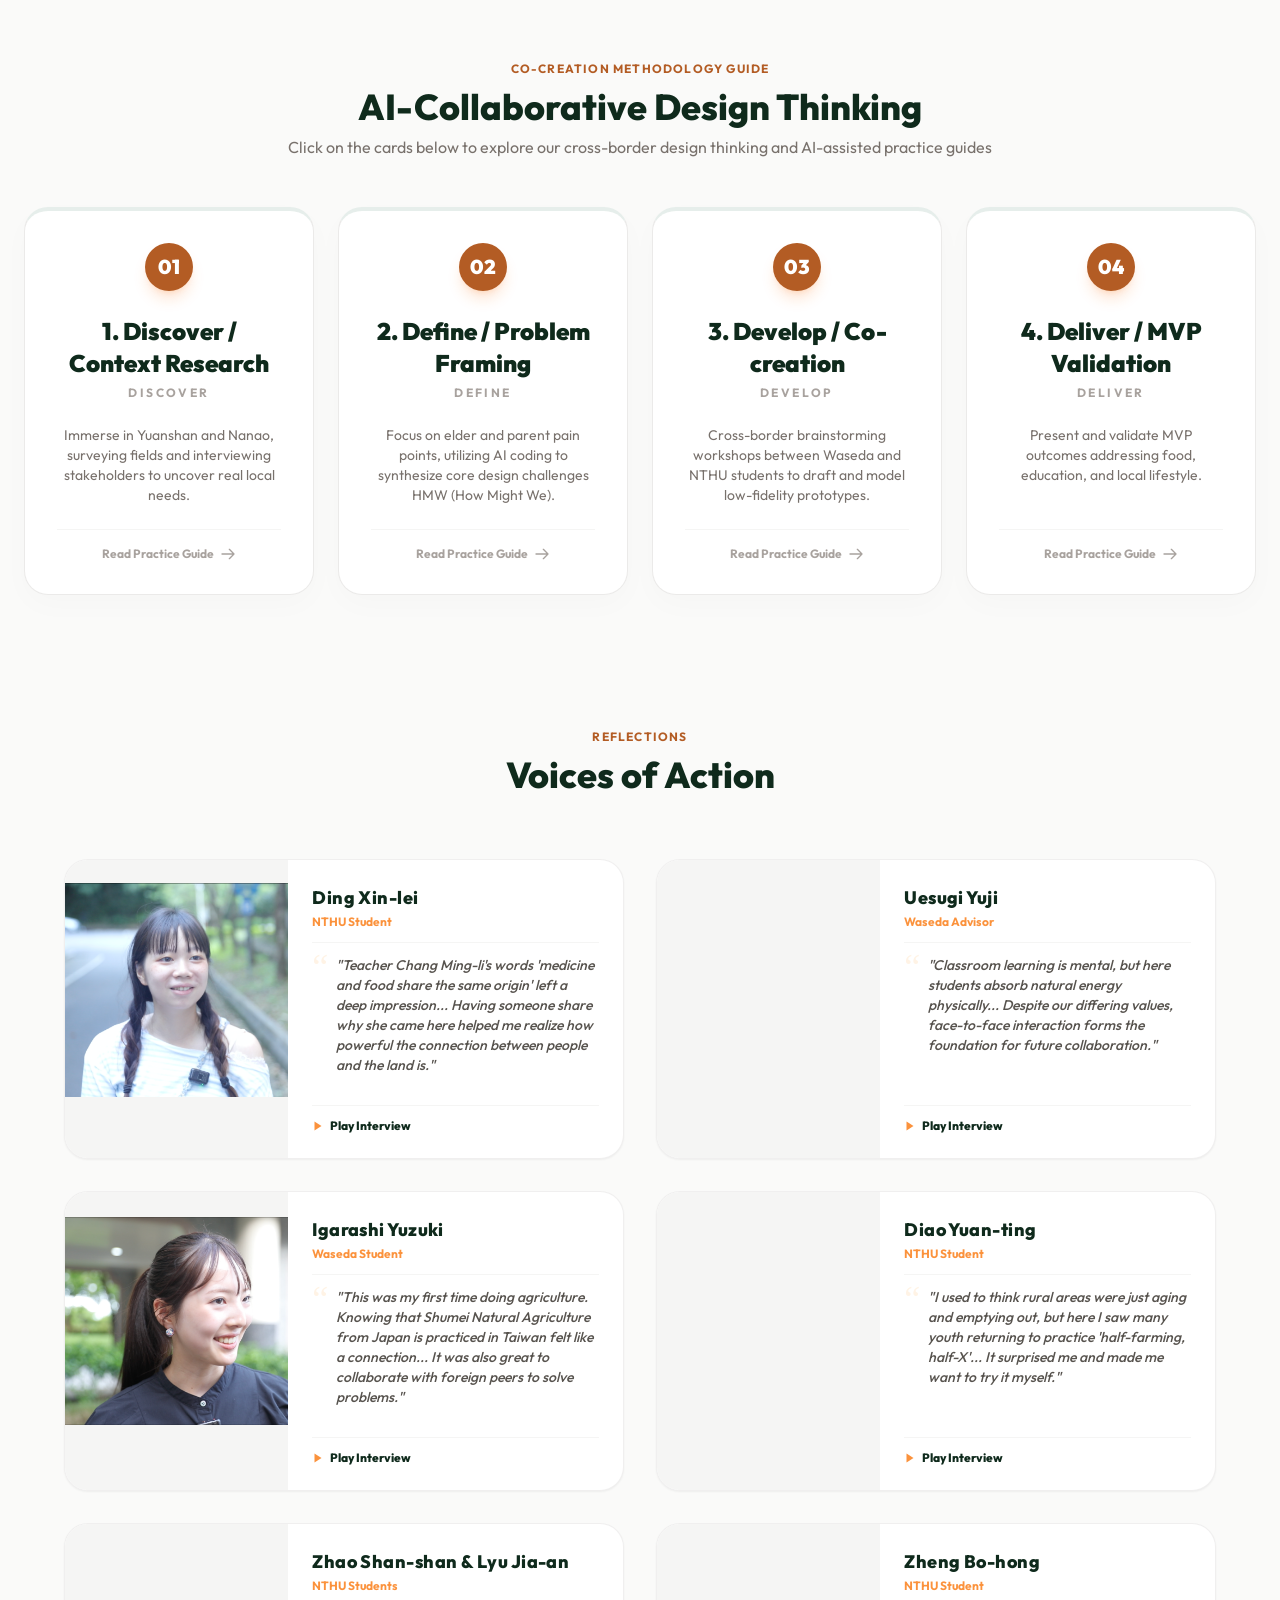
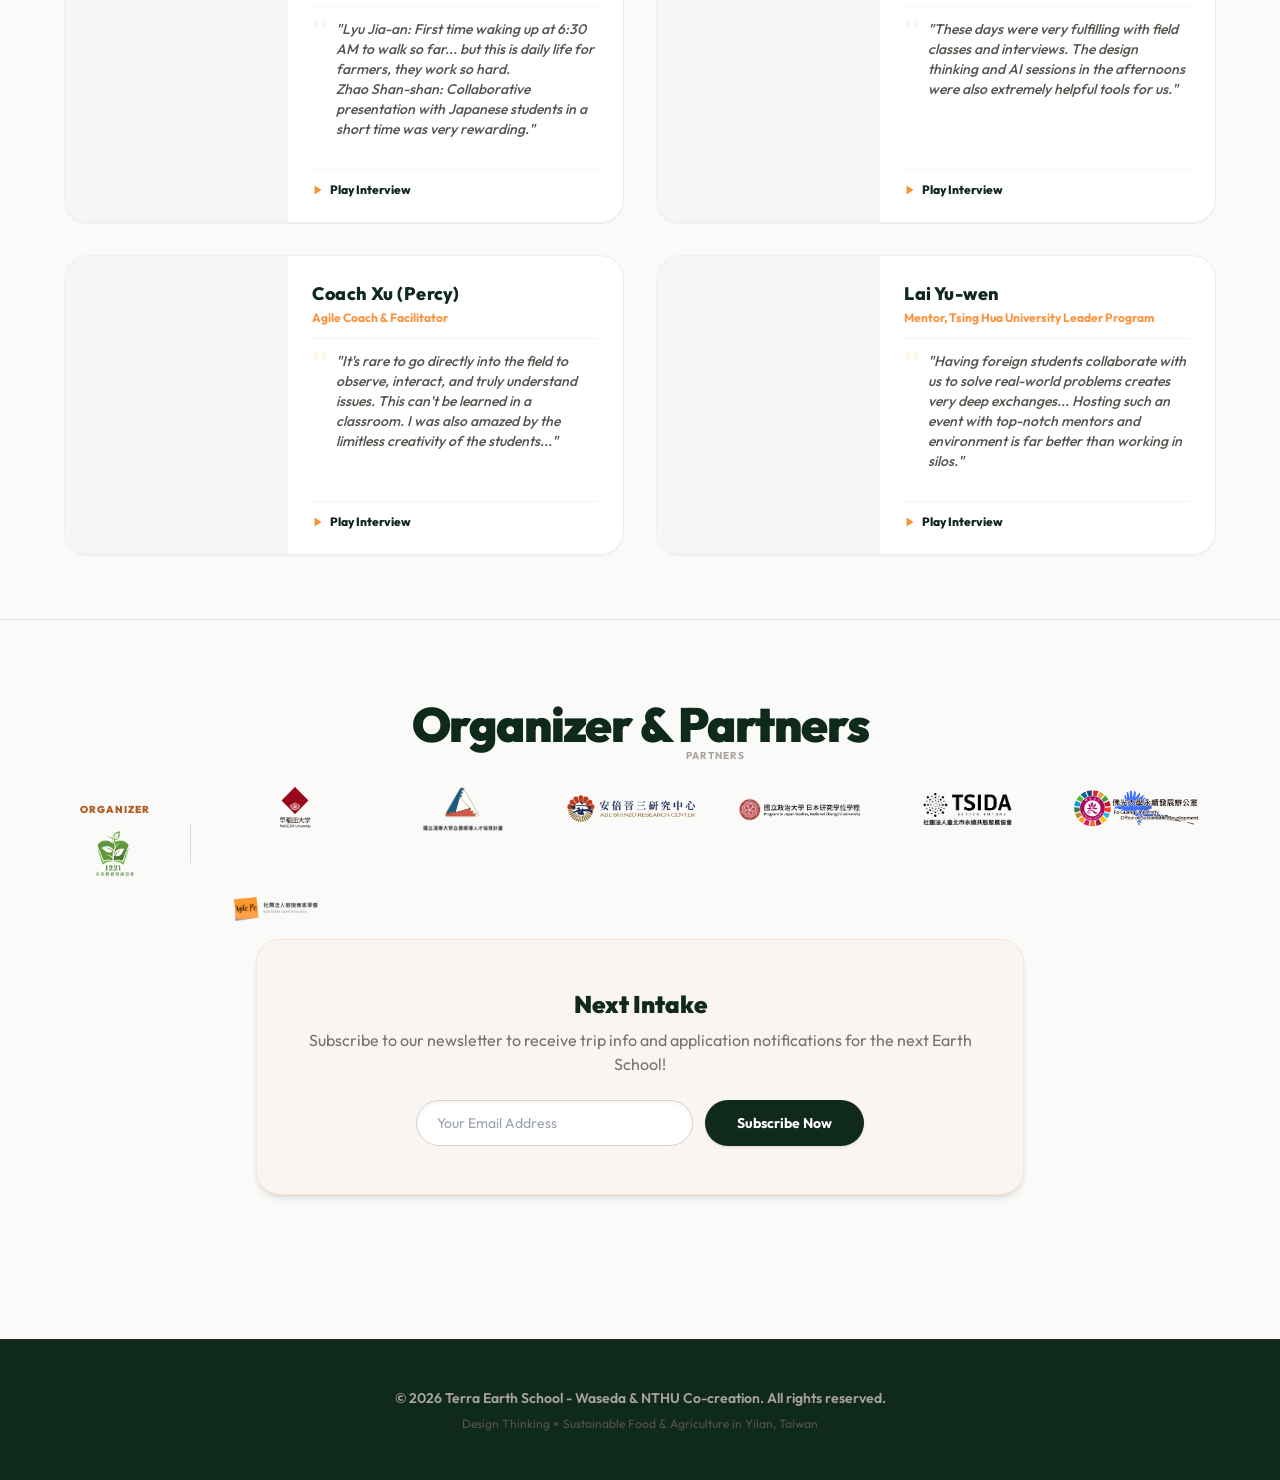
==== commit 5b1b1c8c: "Add eco-friendly lunchbox and tableware photos to Day 1, update text, and update gallery overlay cou" ====
--- a/index-en.html
+++ b/index-en.html
@@ -371,7 +371,7 @@
             
             <!-- Description -->
             <p class="text-stone-600 text-sm sm:text-base leading-relaxed mb-6">
-              Taiwanese and Japanese youth gathered at National Chengchi University to start their five-day journey from the "Urban-Rural Co-creation and Sustainable Agri-food" forum. Through presentations by practitioners from various fields, they learned about the diverse possibilities of agriculture, locality, and technology. In the evening, they traveled to Nanao, where they formed transnational teams through icebreakers and open discussions, selected their exploration topics, and set the stage for their upcoming field actions.
+              Taiwanese and Japanese youth gathered at National Chengchi University to start their five-day journey from the "Urban-Rural Co-creation and Sustainable Agri-food" forum. Through presentations by practitioners from various fields, they learned about the diverse possibilities of agriculture, locality, and technology. Notably, during the forum, all participants used Terra's exclusive eco-friendly tableware along with lunchboxes provided by the NTU Circular Lunchbox Project, practicing green sustainability and plastic reduction through concrete actions. In the evening, they traveled to Nanao, where they formed transnational teams through icebreakers and open discussions, selected their exploration topics, and set the stage for their upcoming field actions.
             </p>
 
             <!-- 3 Landscape Photo Grid (Strict Aspect Ratio Cards) -->
@@ -398,7 +398,7 @@
                   
                   <!-- Overlay for remaining photos -->
                   <div class="absolute inset-0 bg-stone-900/60 flex flex-col items-center justify-center text-white font-extrabold transition-opacity duration-300 group-hover:bg-stone-900/50 rounded-lg">
-                    <span class="text-xl font-black">+6</span>
+                    <span class="text-xl font-black">+8</span>
                     <span class="text-[9px] tracking-wider mt-0.5 opacity-80 uppercase font-semibold">Photos</span>
                   </div>
                   
@@ -1249,7 +1249,9 @@
             "assets/photos/day1/1-5.jpg",
             "assets/photos/day1/1-6.jpg",
             "assets/photos/day1/1-7.jpg",
-            "assets/photos/day1/1-8.jpg"
+            "assets/photos/day1/1-8.jpg",
+            "assets/photos/循環餐盒.jpg",
+            "assets/photos/環保餐具.jpg"
       ],
       "2": [
             "assets/photos/day2/2-1.jpg",
